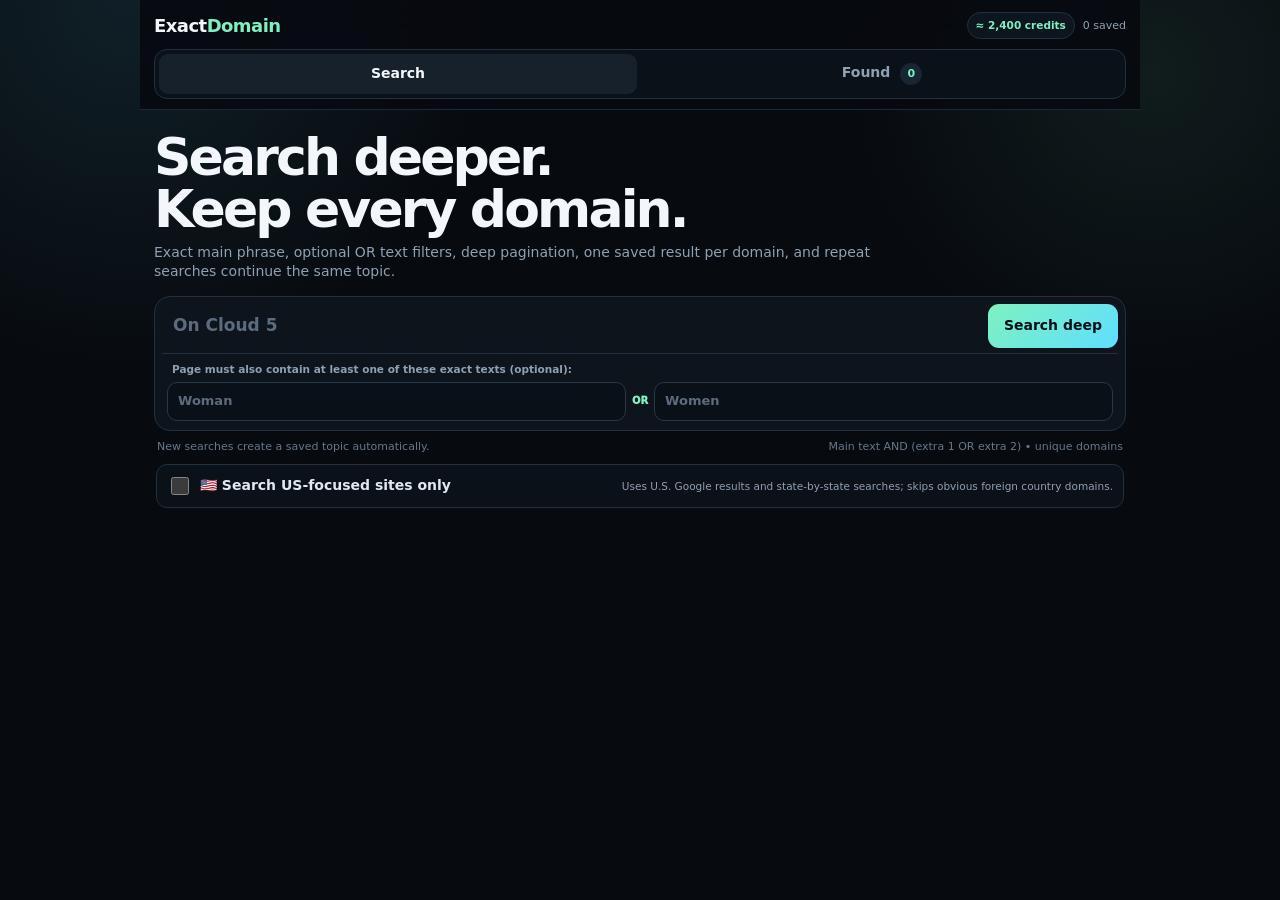
==== ExactDomain/index.html @ 281ec9a9 "Add per-domain workflow status and filters" ====
<!doctype html>
<html lang="en">
<head>
<meta charset="utf-8">
<meta name="viewport" content="width=device-width,initial-scale=1,viewport-fit=cover">
<meta name="color-scheme" content="dark">
<title>Exact Domain Search</title>
<style>
:root{
  --bg:#070a0f;--panel:#0d141c;--panel2:#101923;--line:#223140;
  --text:#f3f7fb;--muted:#8fa0b2;--muted2:#66788b;--mint:#7ff1c0;
  --cyan:#5edfff;--danger:#ff8797;--warn:#ffd37a;--radius:16px
}
*{box-sizing:border-box}
html{background:var(--bg)}
body{margin:0;min-height:100vh;color:var(--text);background:
  radial-gradient(circle at 10% 0,rgba(94,223,255,.10),transparent 26%),
  radial-gradient(circle at 90% 8%,rgba(127,241,192,.08),transparent 22%),var(--bg);
  font:14px/1.4 Inter,ui-sans-serif,system-ui,-apple-system,BlinkMacSystemFont,"Segoe UI",sans-serif}
button,input{font:inherit}
button{cursor:pointer}
.app{width:min(1000px,100%);margin:auto;min-height:100vh;padding-bottom:70px}
.topbar{position:sticky;top:0;z-index:30;background:rgba(7,10,15,.88);backdrop-filter:blur(16px);border-bottom:1px solid rgba(34,49,64,.8);padding:12px 14px 10px}
.brandrow{display:flex;align-items:center;justify-content:space-between;gap:12px;margin-bottom:10px}
.brand{font-weight:900;letter-spacing:-.03em;font-size:18px}.brand b{color:var(--mint)}
.nav{display:grid;grid-template-columns:1fr 1fr;gap:6px;background:#0b1118;border:1px solid var(--line);padding:4px;border-radius:13px}
.nav button{border:0;background:transparent;color:var(--muted);font-weight:800;padding:9px;border-radius:9px}
.nav button.active{background:#16212c;color:var(--text)}
.badge{display:inline-grid;place-items:center;min-width:22px;height:22px;padding:0 6px;border-radius:999px;background:#172632;color:var(--mint);font-size:11px;margin-left:5px}
.main{padding:16px 14px}
.panel{display:none}.panel.active{display:block}
.hero{margin:5px 0 14px}.hero h1{font-size:clamp(31px,8vw,52px);letter-spacing:-.055em;line-height:1;margin:0 0 8px}.hero p{color:var(--muted);margin:0;max-width:720px}
.searchbox{padding:7px;background:var(--panel);border:1px solid var(--line);border-radius:16px}
.mainSearchRow{display:grid;grid-template-columns:minmax(0,1fr) auto;gap:7px}
.searchbox input{border:0;outline:0;background:transparent;color:var(--text);min-width:0;padding:10px 11px;font-size:17px;font-weight:750}
.searchbox input::placeholder{color:#5c6c7e}
.orSearch{border-top:1px solid var(--line);margin-top:5px;padding:8px 5px 2px}
.orLabel{color:var(--muted);font-size:10.5px;font-weight:800;margin:0 5px 6px}
.orGrid{display:grid;grid-template-columns:minmax(0,1fr) auto minmax(0,1fr);gap:6px;align-items:center}
.orGrid input{background:#0a1017;border:1px solid #263848;border-radius:10px;padding:9px 10px;font-size:13px;font-weight:750}
.orWord{color:var(--mint);font-size:10px;font-weight:950;text-align:center}
.criteria{color:var(--mint);font-size:10.5px;font-weight:800;margin-top:2px;white-space:nowrap;overflow:hidden;text-overflow:ellipsis}
.primary{border:0;border-radius:11px;background:linear-gradient(135deg,var(--mint),var(--cyan));color:#061016;font-weight:900;padding:0 16px;min-height:43px}
.secondary{border:1px solid #2c4051;border-radius:10px;background:#101923;color:#dce7ef;font-weight:800;padding:9px 12px}
.danger{border-color:#5b3139;color:#ffb5c0}
.searchhint{display:flex;justify-content:space-between;gap:8px;align-items:center;color:var(--muted2);font-size:11px;padding:8px 3px 0;flex-wrap:wrap}
.countrySearch{display:flex;align-items:center;justify-content:space-between;gap:10px;flex-wrap:wrap;margin:10px 2px 0;padding:9px 10px;border:1px solid var(--line);background:rgba(13,20,28,.72);border-radius:11px}.countrySearch label{display:flex;align-items:center;gap:8px;font-weight:850;color:#dfe9f2}.countrySearch input{width:18px;height:18px;accent-color:var(--mint)}.countrySearch small{color:var(--muted);font-size:10.5px}
.filterbar{display:flex;align-items:center;justify-content:flex-end;gap:8px;margin:7px 0 9px;flex-wrap:wrap}.filterbar label{color:var(--muted);font-size:11px;font-weight:800}.filterbar select{border:1px solid #2c4051;background:#101923;color:#e7f0f7;border-radius:9px;padding:7px 28px 7px 9px;font-weight:850;max-width:210px}
.filterCheck{display:flex;align-items:center;gap:7px;border:1px solid #2c4051;background:#101923;color:#dfe9f2;border-radius:9px;padding:7px 9px;font-weight:850;font-size:11px}.filterCheck input{width:16px;height:16px;accent-color:var(--mint)}
.reviewBtns{display:flex;gap:4px;align-items:center}.reviewBtn{width:31px;height:31px;border:1px solid #294151;background:#0d151e;border-radius:8px;display:grid;place-items:center;font-size:15px;line-height:1;padding:0}.reviewBtn.good.active{background:#123527;border-color:#2b8f64}.reviewBtn.bad.active{background:#3a1820;border-color:#9b4556}.reviewBtn.clear{font-size:13px;color:var(--muted)}.articleMark{color:var(--warn);font-size:9px;font-weight:900;margin-left:5px}
.ratingRow{display:flex;gap:5px;align-items:center;margin-top:6px;min-width:0;flex-wrap:wrap}.ratingRow select{min-width:0;max-width:145px;border:1px solid #294151;background:#0a1118;color:#dce7ef;border-radius:8px;padding:5px 24px 5px 7px;font-size:10.5px;font-weight:800}.ratingRow select[data-outcome-domain]{max-width:118px}.ratingRow select[data-status-domain]{max-width:178px}.seedMark{color:var(--cyan);font-size:8.5px;font-weight:900;margin-left:5px}.manualMark{color:var(--warn);font-size:8.5px;font-weight:900;margin-left:5px}
.existing{color:var(--mint);font-weight:800}
.status{display:none;margin:14px 0 10px;border:1px solid var(--line);background:rgba(13,20,28,.88);border-radius:13px;padding:11px 12px}
.status.show{display:block}.statusline{display:flex;gap:9px;align-items:center;justify-content:space-between}.status strong{font-size:13px}.meta{color:var(--muted);font-size:11px;margin-top:4px}.spinner{width:13px;height:13px;border:2px solid #334758;border-top-color:var(--mint);border-radius:50%;animation:spin .8s linear infinite;display:inline-block;vertical-align:-2px;margin-right:6px}@keyframes spin{to{transform:rotate(360deg)}}
.toolbar{display:flex;gap:7px;align-items:center;justify-content:space-between;flex-wrap:wrap;margin:13px 0 8px}.topicTitle{min-width:0}.topicTitle strong{display:block;font-size:18px;white-space:nowrap;overflow:hidden;text-overflow:ellipsis;max-width:70vw}.topicTitle span{color:var(--muted);font-size:11px}.toolbuttons{display:flex;gap:6px}
.pager{display:flex;align-items:center;justify-content:space-between;gap:8px;margin:8px 0}.pager span{font-size:11px;color:var(--muted)}.pager button{border:1px solid var(--line);background:#0e1620;color:var(--text);border-radius:9px;padding:7px 10px;font-weight:800}.pager button:disabled{opacity:.35}
.results{display:grid;gap:6px}
.result{display:grid;grid-template-columns:31px minmax(0,1fr) auto;gap:9px;align-items:center;border:1px solid var(--line);background:linear-gradient(180deg,#101923,#0c131b);border-radius:12px;padding:8px 9px;min-height:58px}
.rank{width:29px;height:29px;border:1px solid #294151;border-radius:9px;display:grid;place-items:center;color:var(--mint);font-weight:900;font-size:11px;font-variant-numeric:tabular-nums}.resultMain{min-width:0}.domain{font-weight:900;color:#e5eef6;white-space:nowrap;overflow:hidden;text-overflow:ellipsis;font-size:13px}.rtitle{color:#94a7b8;white-space:nowrap;overflow:hidden;text-overflow:ellipsis;font-size:11.5px;margin-top:2px}.open{width:34px;height:34px;display:grid;place-items:center;border:1px solid #294151;border-radius:9px;color:var(--cyan);text-decoration:none;font-size:16px;font-weight:900}.newmark{color:var(--mint);font-size:9px;font-weight:900;margin-left:5px}
.empty{border:1px dashed var(--line);border-radius:13px;color:var(--muted);padding:25px;text-align:center;margin-top:10px}
.err{display:none;border:1px solid #593039;background:#1a1015;color:#ffc2cb;padding:12px;border-radius:12px;margin:10px 0}.err.show{display:block}
.foundHead{display:flex;justify-content:space-between;align-items:end;gap:12px;margin:5px 0 12px}.foundHead h2{font-size:29px;letter-spacing:-.04em;margin:0}.foundHead p{color:var(--muted);margin:3px 0 0;font-size:12px}
.topicList{display:grid;gap:7px;margin-bottom:16px}.topicRow{display:grid;grid-template-columns:minmax(0,1fr) auto;gap:10px;align-items:center;border:1px solid var(--line);background:var(--panel);border-radius:12px;padding:10px 11px}.topicQuery{font-weight:900;white-space:nowrap;overflow:hidden;text-overflow:ellipsis}.topicMeta{font-size:10.5px;color:var(--muted);margin-top:2px}.topicActions{display:flex;gap:6px}.topicActions button{border:1px solid #294151;background:#111b25;color:#dfe9f2;border-radius:9px;padding:7px 10px;font-weight:800}.topicActions .count{color:var(--mint);font-size:12px;min-width:34px;text-align:center;padding-top:8px;font-weight:900}
.foundViewer{border-top:1px solid var(--line);padding-top:11px}.foundViewer.hidden{display:none}
.storageNote{color:var(--muted2);font-size:10.5px;margin:18px 2px 0}.storageActions{display:flex;gap:6px;flex-wrap:wrap;margin-top:10px}.storageActions input{display:none}
.toast{position:fixed;left:50%;bottom:22px;transform:translateX(-50%) translateY(20px);opacity:0;pointer-events:none;background:#17232e;border:1px solid #2a4051;color:#eef6fb;padding:9px 13px;border-radius:999px;font-weight:800;font-size:11px;transition:.18s;z-index:99}.toast.show{opacity:1;transform:translateX(-50%) translateY(0)}
@media(max-width:640px){
  .main{padding:13px 10px}.topbar{padding:10px}.hero h1{font-size:35px}.hero p{font-size:12px}.mainSearchRow{grid-template-columns:1fr}.primary{width:100%}.orGrid{grid-template-columns:1fr auto 1fr}.orGrid input{min-width:0}.toolbar{align-items:flex-end}.toolbuttons{width:100%}.toolbuttons button{flex:1}.result{min-height:54px;padding:7px 8px}.foundHead{align-items:flex-start;flex-direction:column}.topicRow{padding:9px}.topicActions button{padding:6px 9px}.countrySearch{align-items:flex-start;flex-direction:column}.filterbar{justify-content:space-between}.filterbar select{flex:1;max-width:none}
}
</style>
</head>
<body>
<div class="app">
  <header class="topbar">
    <div class="brandrow"><div class="brand">Exact<b>Domain</b></div><div style="display:flex;align-items:center;gap:8px"><button id="creditCounter" type="button" title="Tap to adjust estimated Serper credits" style="border:1px solid var(--line);background:#0d151e;color:var(--mint);border-radius:999px;padding:5px 8px;font-size:10.5px;font-weight:900">≈ 2,400 credits</button><div id="globalCount" style="color:var(--muted);font-size:11px">0 saved</div></div></div>
    <nav class="nav">
      <button id="tabSearch" class="active" type="button">Search</button>
      <button id="tabFound" type="button">Found <span id="topicBadge" class="badge">0</span></button>
    </nav>
  </header>

  <main class="main">
    <section id="searchPanel" class="panel active">
      <div class="hero">
        <h1>Search deeper.<br>Keep every domain.</h1>
        <p>Exact main phrase, optional OR text filters, deep pagination, one saved result per domain, and repeat searches continue the same topic.</p>
      </div>

      <form id="searchForm" class="searchbox">
        <div class="mainSearchRow">
          <input id="query" type="text" autocomplete="off" spellcheck="false" placeholder="On Cloud 5" aria-label="Main exact text">
          <button id="searchBtn" class="primary" type="submit">Search deep</button>
        </div>
        <div class="orSearch">
          <div class="orLabel">Page must also contain at least one of these exact texts (optional):</div>
          <div class="orGrid">
            <input id="anyText1" type="text" autocomplete="off" spellcheck="false" placeholder="Woman" aria-label="Additional exact text 1">
            <span class="orWord">OR</span>
            <input id="anyText2" type="text" autocomplete="off" spellcheck="false" placeholder="Women" aria-label="Additional exact text 2">
          </div>
        </div>
      </form>
      <div class="searchhint">
        <span id="existingHint">New searches create a saved topic automatically.</span>
        <span>Main text AND (extra 1 OR extra 2) • unique domains</span>
      </div>
      <div class="countrySearch">
        <label><input id="usSearchOnly" type="checkbox"> 🇺🇸 Search US-focused sites only</label>
        <small>Uses U.S. Google results and state-by-state searches; skips obvious foreign country domains.</small>
      </div>

      <div id="status" class="status" aria-live="polite">
        <div class="statusline"><strong id="statusMain"><span class="spinner"></span>Searching…</strong><button id="stopBtn" class="secondary" type="button">Stop</button></div>
        <div id="statusMeta" class="meta"></div>
      </div>
      <div id="errorBox" class="err"></div>

      <div id="searchViewer" style="display:none">
        <div class="toolbar">
          <div class="topicTitle"><strong id="searchTopicTitle"></strong><span id="searchTopicMeta"></span></div>
          <div class="toolbuttons"><button id="searchPrev" class="secondary" type="button">← Prev</button><button id="searchNext" class="secondary" type="button">Next →</button></div>
        </div>
        <div class="pager"><span id="searchPageInfo"></span><span id="searchRunInfo"></span></div>
        <div class="filterbar">
          <label class="filterCheck"><input id="searchHideArticles" type="checkbox"> Hide article/blog pages</label>
          <label for="searchReviewFilter">Review</label><select id="searchReviewFilter"><option value="all">All</option><option value="green">✅ Green</option><option value="red">❌ Red</option><option value="unmarked">Unmarked</option></select>
          <label for="searchOutcomeFilter">Outcome</label><select id="searchOutcomeFilter"><option value="all">All outcomes</option><option value="approved">✅ Approved/refunded</option><option value="rejected">❌ Rejected/denied</option><option value="unrated">Unrated</option></select>
          <label for="searchDifficultyFilter">Rating</label><select id="searchDifficultyFilter"><option value="all">All ratings</option><option value="very_easy">Very Easy</option><option value="easy">Easy</option><option value="medium">Medium</option><option value="hard">Hard</option><option value="very_hard">Very Hard</option><option value="unrated">Unrated approved</option></select>
          <label for="searchStatusFilter">Status</label><select id="searchStatusFilter"><option value="all">All statuses</option><option value="waiting_refund">💸 Waiting for refund</option><option value="waiting_reply">💬 Waiting for reply</option><option value="waiting_delivery">📦 Waiting for delivery</option><option value="none">No status</option></select>
          <label for="searchCountryFilter">Country</label><select id="searchCountryFilter"><option value="all">All countries</option><option value="us">🇺🇸 US-focused</option><option value="us-tld">🇺🇸 .us only (strict)</option></select>
        </div>
        <div id="searchResults" class="results"></div>
      </div>
      <div id="searchEmpty" class="empty" style="display:none">No domains saved for this topic yet.</div>
    </section>

    <section id="foundPanel" class="panel">
      <div class="foundHead">
        <div><h2>Found</h2><p>Saved by search topic on this phone/browser.</p></div>
        <div class="storageActions">
          <button id="exportLinksBtn" class="secondary" type="button">Export all links CSV</button>
          <button id="exportBtn" class="secondary" type="button">Export backup</button>
          <label class="secondary" for="importFile" style="cursor:pointer">Import backup</label>
          <input id="importFile" type="file" accept="application/json,.json">
        </div>
      </div>
      <div id="topicList" class="topicList"></div>
      <div id="foundViewer" class="foundViewer hidden">
        <div class="toolbar">
          <div class="topicTitle"><strong id="foundTopicTitle"></strong><span id="foundTopicMeta"></span></div>
          <div class="toolbuttons"><button id="continueBtn" class="secondary" type="button">Continue search</button><button id="exportTopicBtn" class="secondary" type="button">Export CSV</button><button id="deleteTopicBtn" class="secondary danger" type="button">Delete</button></div>
        </div>
        <div class="filterbar">
          <label class="filterCheck"><input id="foundHideArticles" type="checkbox"> Hide article/blog pages</label>
          <label for="foundReviewFilter">Review</label><select id="foundReviewFilter"><option value="all">All</option><option value="green">✅ Green</option><option value="red">❌ Red</option><option value="unmarked">Unmarked</option></select>
          <label for="foundOutcomeFilter">Outcome</label><select id="foundOutcomeFilter"><option value="all">All outcomes</option><option value="approved">✅ Approved/refunded</option><option value="rejected">❌ Rejected/denied</option><option value="unrated">Unrated</option></select>
          <label for="foundDifficultyFilter">Rating</label><select id="foundDifficultyFilter"><option value="all">All ratings</option><option value="very_easy">Very Easy</option><option value="easy">Easy</option><option value="medium">Medium</option><option value="hard">Hard</option><option value="very_hard">Very Hard</option><option value="unrated">Unrated approved</option></select>
          <label for="foundStatusFilter">Status</label><select id="foundStatusFilter"><option value="all">All statuses</option><option value="waiting_refund">💸 Waiting for refund</option><option value="waiting_reply">💬 Waiting for reply</option><option value="waiting_delivery">📦 Waiting for delivery</option><option value="none">No status</option></select>
          <label for="foundCountryFilter">Country</label><select id="foundCountryFilter"><option value="all">All countries</option><option value="us">🇺🇸 US-focused</option><option value="us-tld">🇺🇸 .us only (strict)</option></select>
        </div>
        <div class="pager"><button id="foundPrev" type="button">← Prev</button><span id="foundPageInfo"></span><button id="foundNext" type="button">Next →</button></div>
        <div id="foundResults" class="results"></div>
      </div>
      <div class="storageNote">Your saved topics live in browser storage. “Export all links CSV” gives you a simple spreadsheet with each domain and its direct page link. Export a backup before clearing browser data or moving devices.</div>
    </section>
  </main>
</div>
<div id="toast" class="toast"></div>

<script>
(() => {
'use strict';

const API_KEY_STORAGE = 'exactDomainSearch.serperKey';
function getApiKey(){
  let key = (localStorage.getItem(API_KEY_STORAGE) || '').trim();
  if(!key){
    key = (prompt('Enter your Serper API key. It will be saved only in this browser.') || '').trim();
    if(!key) throw new Error('A Serper API key is required to search.');
    localStorage.setItem(API_KEY_STORAGE, key);
  }
  return key;
}
const SEARCH_URL = 'https://google.serper.dev/search';
const STORAGE_KEY = 'exactDomainSearch.v4';
const RESULTS_PER_VIEW = 100;
const REQUESTS_PER_RUN = 100;
const MAX_EMPTY_CALLS = 25;
const MAX_QUERY_LENGTH = 1200;
const COUNTRY_LANES = ['us','gb','ca','au','nz','ie','de','fr','nl','be','ch','at','se','no','dk','fi','es','it','pt','pl','cz','ro','gr','tr','ae','za','in','sg','my','ph','hk','tw','jp','kr','mx','br','ar','cl'];
const TLD_LANES = ['com','net','org','co','us','ca','uk','au','de','fr','nl','ie','nz','in','jp','sg','za','mx','br','es','it','se','no','dk','ch','at','be','pl','cz','pt','tr','ae','ph','my','hk','tw','kr','shop','store','io','ai','dev','app','me','biz','info'];
const US_STATES = ['Alabama','Alaska','Arizona','Arkansas','California','Colorado','Connecticut','Delaware','Florida','Georgia','Hawaii','Idaho','Illinois','Indiana','Iowa','Kansas','Kentucky','Louisiana','Maine','Maryland','Massachusetts','Michigan','Minnesota','Mississippi','Missouri','Montana','Nebraska','Nevada','New Hampshire','New Jersey','New Mexico','New York','North Carolina','North Dakota','Ohio','Oklahoma','Oregon','Pennsylvania','Rhode Island','South Carolina','South Dakota','Tennessee','Texas','Utah','Vermont','Virginia','Washington','West Virginia','Wisconsin','Wyoming','District of Columbia'];
const FOREIGN_CC = new Set(['ca','uk','au','nz','de','fr','nl','be','ch','at','se','no','dk','fi','es','it','pt','pl','cz','ro','gr','tr','ae','za','in','sg','my','ph','hk','tw','jp','kr','mx','br','ar','cl','cn','ru','ua','ie','is','il','sa','pk','bd','lk','vn','th','id','ng','gh','ke','ug']);

const $ = id => document.getElementById(id);
const els = {
  tabSearch:$('tabSearch'),tabFound:$('tabFound'),searchPanel:$('searchPanel'),foundPanel:$('foundPanel'),
  form:$('searchForm'),query:$('query'),anyText1:$('anyText1'),anyText2:$('anyText2'),searchBtn:$('searchBtn'),stopBtn:$('stopBtn'),status:$('status'),statusMain:$('statusMain'),statusMeta:$('statusMeta'),errorBox:$('errorBox'),existingHint:$('existingHint'),usSearchOnly:$('usSearchOnly'),
  searchViewer:$('searchViewer'),searchTopicTitle:$('searchTopicTitle'),searchTopicMeta:$('searchTopicMeta'),searchPageInfo:$('searchPageInfo'),searchRunInfo:$('searchRunInfo'),searchResults:$('searchResults'),searchPrev:$('searchPrev'),searchNext:$('searchNext'),searchEmpty:$('searchEmpty'),searchCountryFilter:$('searchCountryFilter'),searchHideArticles:$('searchHideArticles'),searchReviewFilter:$('searchReviewFilter'),searchOutcomeFilter:$('searchOutcomeFilter'),searchDifficultyFilter:$('searchDifficultyFilter'),searchStatusFilter:$('searchStatusFilter'),
  topicList:$('topicList'),topicBadge:$('topicBadge'),globalCount:$('globalCount'),foundViewer:$('foundViewer'),foundTopicTitle:$('foundTopicTitle'),foundTopicMeta:$('foundTopicMeta'),foundPageInfo:$('foundPageInfo'),foundResults:$('foundResults'),foundPrev:$('foundPrev'),foundNext:$('foundNext'),continueBtn:$('continueBtn'),exportTopicBtn:$('exportTopicBtn'),deleteTopicBtn:$('deleteTopicBtn'),foundCountryFilter:$('foundCountryFilter'),foundHideArticles:$('foundHideArticles'),foundReviewFilter:$('foundReviewFilter'),foundOutcomeFilter:$('foundOutcomeFilter'),foundDifficultyFilter:$('foundDifficultyFilter'),foundStatusFilter:$('foundStatusFilter'),
  exportLinksBtn:$('exportLinksBtn'),exportBtn:$('exportBtn'),importFile:$('importFile'),toast:$('toast'),creditCounter:$('creditCounter')
};

let db = loadDB();
let controller = null;
let stopped = false;
let currentTopicId = null;
let foundTopicId = null;
let searchPage = 1;
let foundPage = 1;
let newDomainsThisRun = new Set();
let countryFilter = db.settings?.countryFilter || 'all';
let hideArticles = !!db.settings?.hideArticles;
let reviewFilter = db.settings?.reviewFilter || 'all';
let outcomeFilter = db.settings?.outcomeFilter || 'all';
let difficultyFilter = db.settings?.difficultyFilter || 'all';
let statusFilter = db.settings?.statusFilter || 'all';

function emptyDB(){ return {version:4, topics:{}, settings:{countryFilter:'all',usSearchOnly:false,estimatedCredits:2400,hideArticles:false,reviewFilter:'all',reviews:{},outcomeFilter:'all',difficultyFilter:'all',domainRatings:{},domainStatuses:{},statusFilter:'all',notesSeedVersion:0,manualKnownSeedVersion:0}}; }
function loadDB(){
  try {
    const raw = localStorage.getItem(STORAGE_KEY);
    if (!raw) return emptyDB();
    const parsed = JSON.parse(raw);
    if (!parsed || typeof parsed !== 'object' || !parsed.topics) return emptyDB();
    parsed.settings = parsed.settings || {countryFilter:'all',usSearchOnly:false,estimatedCredits:2400};
    if(typeof parsed.settings.estimatedCredits!=='number' || !Number.isFinite(parsed.settings.estimatedCredits)) parsed.settings.estimatedCredits=2400;
    if(typeof parsed.settings.hideArticles!=='boolean') parsed.settings.hideArticles=false;
    if(!['all','green','red','unmarked'].includes(parsed.settings.reviewFilter)) parsed.settings.reviewFilter='all';
    if(!parsed.settings.reviews || typeof parsed.settings.reviews!=='object') parsed.settings.reviews={};
    if(!['all','approved','rejected','unrated'].includes(parsed.settings.outcomeFilter)) parsed.settings.outcomeFilter='all';
    if(!['all','very_easy','easy','medium','hard','very_hard','unrated'].includes(parsed.settings.difficultyFilter)) parsed.settings.difficultyFilter='all';
    if(!parsed.settings.domainRatings || typeof parsed.settings.domainRatings!=='object') parsed.settings.domainRatings={};
    if(!parsed.settings.domainStatuses || typeof parsed.settings.domainStatuses!=='object') parsed.settings.domainStatuses={};
    if(!['all','waiting_refund','waiting_reply','waiting_delivery','none'].includes(parsed.settings.statusFilter)) parsed.settings.statusFilter='all';
    for(const v of Object.values(parsed.settings.domainRatings)){ if(v?.difficulty==='super_easy') v.difficulty='very_easy'; }
    if(typeof parsed.settings.notesSeedVersion!=='number') parsed.settings.notesSeedVersion=0;
    if(typeof parsed.settings.manualKnownSeedVersion!=='number') parsed.settings.manualKnownSeedVersion=0;
    if(!['all','us','us-tld'].includes(parsed.settings.countryFilter)) parsed.settings.countryFilter='all';
    for (const t of Object.values(parsed.topics)) {
      if(t && !Array.isArray(t.anyTerms)) t.anyTerms=[];
      if(t && !t.state) t.state={cursor:0,usCursor:0,totalCalls:0,totalRuns:0,lastStrategy:'',lastPage:0,operatorRestricted:false};
      if(t?.state && typeof t.state.usCursor!=='number') t.state.usCursor=0;
    }
    return parsed;
  } catch { return emptyDB(); }
}
function updateCreditCounter(){
  db.settings=db.settings||{};
  if(typeof db.settings.estimatedCredits!=='number' || !Number.isFinite(db.settings.estimatedCredits)) db.settings.estimatedCredits=2400;
  const n=Math.max(0,Math.floor(db.settings.estimatedCredits));
  if(els.creditCounter) els.creditCounter.textContent=`≈ ${n.toLocaleString()} credits`;
}
function spendCredit(){
  db.settings=db.settings||{};
  if(typeof db.settings.estimatedCredits!=='number' || !Number.isFinite(db.settings.estimatedCredits)) db.settings.estimatedCredits=2400;
  db.settings.estimatedCredits=Math.max(0,db.settings.estimatedCredits-1);
  updateCreditCounter();
}
function saveDB(){
  try { localStorage.setItem(STORAGE_KEY, JSON.stringify(db)); }
  catch (e) { showError('Browser storage is full or unavailable. Export a backup, then remove old topics if needed.'); }
  updateGlobalCounts();
}
function normalizeQuery(q){ return q.trim().replace(/^['"]+|['"]+$/g,'').replace(/\s+/g,' ').toLocaleLowerCase(); }
function cleanTerm(v){ return String(v||'').trim().replace(/^['"]+|['"]+$/g,'').replace(/\s+/g,' '); }
function normalizeAnyTerms(terms=[]){ return [...new Set(terms.map(cleanTerm).filter(Boolean).map(v=>v.toLocaleLowerCase()))].sort(); }
function displayAnyTerms(topic){ return Array.isArray(topic?.anyTerms)?topic.anyTerms.filter(Boolean):[]; }
function topicIdFrom(q, terms=[]){
  const n = normalizeQuery(q);
  const extras = normalizeAnyTerms(terms);
  const key = extras.length ? `${n}\nOR:${extras.join('|')}` : n;
  let h = 2166136261;
  for (let i=0;i<key.length;i++){ h ^= key.charCodeAt(i); h = Math.imul(h,16777619); }
  return 't'+(h>>>0).toString(36);
}
function ensureTopic(query, anyTerms=[]){
  const clean = cleanTerm(query);
  const cleanedTerms=[]; const seenTerms=new Set(); for(const raw of anyTerms){ const v=cleanTerm(raw); const k=v.toLocaleLowerCase(); if(v&&!seenTerms.has(k)){seenTerms.add(k);cleanedTerms.push(v);} }
  const id = topicIdFrom(clean, cleanedTerms);
  if (!db.topics[id]) {
    db.topics[id] = {
      id, query:clean, normalized:normalizeQuery(clean), anyTerms:cleanedTerms, createdAt:Date.now(), updatedAt:Date.now(),
      results:[], state:{cursor:0,usCursor:0,totalCalls:0,totalRuns:0,lastStrategy:'',lastPage:0,operatorRestricted:false}
    };
    saveDB();
  } else if(!Array.isArray(db.topics[id].anyTerms)) {
    db.topics[id].anyTerms=cleanedTerms;
  }
  return db.topics[id];
}
function allTopics(){ return Object.values(db.topics).sort((a,b)=>(b.updatedAt||0)-(a.updatedAt||0)); }
function esc(v=''){ return String(v).replace(/[&<>'"]/g,c=>({'&':'&amp;','<':'&lt;','>':'&gt;',"'":'&#39;','"':'&quot;'}[c])); }
function fmtDate(ts){ if(!ts)return ''; try{return new Date(ts).toLocaleString([], {month:'short',day:'numeric',hour:'numeric',minute:'2-digit'});}catch{return '';} }
function toast(msg){ els.toast.textContent=msg; els.toast.classList.add('show'); clearTimeout(toast.t); toast.t=setTimeout(()=>els.toast.classList.remove('show'),1800); }
function showError(msg){ els.errorBox.textContent=msg; els.errorBox.classList.add('show'); }
function clearError(){ els.errorBox.classList.remove('show'); els.errorBox.textContent=''; }

const secondLevel = new Set([
  'co.uk','org.uk','me.uk','ac.uk','gov.uk','net.uk','sch.uk','ltd.uk','plc.uk',
  'com.au','net.au','org.au','edu.au','gov.au','asn.au','id.au',
  'co.nz','net.nz','org.nz','govt.nz','ac.nz','school.nz',
  'co.jp','ne.jp','or.jp','ac.jp','go.jp','co.kr','or.kr','go.kr','ac.kr',
  'com.br','net.br','org.br','com.mx','com.ar','com.tr','com.sg','com.my','com.hk','com.tw','com.cn','com.ph','com.pk',
  'co.in','firm.in','net.in','org.in','gen.in','ind.in','co.za','org.za','net.za','web.za','com.ng','com.gh','co.ke','co.ug',
  'com.ua','com.pl','com.de','com.fr','com.es','com.it','com.nl','co.il','com.sa','com.ae'
]);
function domainOf(url){
  try {
    let host = new URL(url).hostname.toLowerCase().replace(/^www\d*\./,'');
    if (!host) return '';
    if (/^\d+\.\d+\.\d+\.\d+$/.test(host) || host==='localhost') return host;
    const p=host.split('.').filter(Boolean); if(p.length<=2)return host;
    const l2=p.slice(-2).join('.'); if(secondLevel.has(l2)&&p.length>=3)return p.slice(-3).join('.');
    return p.slice(-2).join('.');
  } catch { return ''; }
}
function tldOf(domain){ const p=String(domain||'').toLowerCase().split('.').filter(Boolean); return p.length?p[p.length-1]:''; }
function isUSFocusedDomain(domain){
  const tld=tldOf(domain);
  if(!tld) return false;
  if(tld==='us') return true;
  // Keep generic/global domains (.com, .org, .net, .co, .io, etc.) and remove obvious foreign country-code domains.
  return !FOREIGN_CC.has(tld);
}
const DIFFICULTY_LABELS={super_easy:'Very Easy',very_easy:'Very Easy',easy:'Easy',medium:'Medium',hard:'Hard',very_hard:'Very Hard'};
const NOTE_SEED_RULES=[
  {a:['newbalance'],o:'rejected'},
  {a:['nordstrom'],o:'approved'},
  {a:['academy','academysports'],o:'rejected'},
  {a:['vivobarefoot'],o:'approved',d:'easy'},
  {a:['frontrunnerathletics'],o:'rejected'},
  {a:['dickssportinggoods'],o:'approved'},
  {a:['zappos'],o:'approved',d:'very_easy'},
  {a:['timberland'],o:'approved',d:'very_easy'},
  {a:['sunandski'],o:'approved',d:'easy'},
  {a:['adidas'],o:'approved'},
  {a:['amberjack'],o:'approved',d:'medium'},
  {a:['shiekh'],o:'approved',d:'hard'},
  {a:['champssports','champs'],o:'approved'},
  {a:['jdsports'],o:'approved'},
  {a:['nike'],o:'approved'},
  {a:['finishline'],o:'approved'},
  {a:['marathonsports'],o:'approved',d:'medium'},
  {a:['highcountryoutfitters'],o:'approved',d:'hard'},
  {x:['als.com'],o:'approved'},
  {a:['runninglab'],o:'rejected'},
  {a:['tylers'],o:'approved',d:'easy'},
  {a:['desmoinesshoes'],o:'approved',d:'hard'},
  {a:['footlocker'],o:'rejected'},
  {a:['scheels'],o:'approved',d:'medium'},
  {a:['shopbop'],o:'approved',d:'easy'},
  {a:['fleetfeet'],o:'approved',d:'medium'},
  {x:['on.com'],o:'rejected'},
  {a:['holabirdsports'],o:'approved',d:'easy'},
  {a:['backcountry'],o:'approved',d:'easy'},
  {a:['bloomingdales'],o:'approved',d:'very_easy'},
  {a:['halfmoonoutfitters','halfmoon'],o:'approved',d:'hard'},
  {a:['wholeearthprovision'],o:'rejected'},
  {a:['peterglenn'],o:'approved',d:'medium'},
  {a:['roadrunnersports'],o:'approved',d:'easy'},
  {a:['tradehome'],o:'rejected'},
  {a:['saintbernard'],o:'rejected'},
  {a:['englinsfinefootwear','englins'],o:'rejected'},
  {a:['peltzshoes'],o:'approved',d:'hard'},
  {a:['mastgeneralstore'],o:'approved',d:'easy'},
  {a:['backpackeroutdoors'],o:'rejected'},
  {a:['fwrd'],o:'approved',d:'very_easy'},
  {a:['lebos'],o:'approved',d:'medium'},
  {a:['shoptheshark'],o:'approved',d:'very_easy'},
  {a:['lukeslocker'],o:'approved',d:'very_easy'},
  {a:['freepeople'],o:'approved',d:'easy'}
];
function canonicalHost(domain){return String(domain||'').toLowerCase().replace(/^www\./,'').replace(/\.$/,'');}
function flatHost(domain){return canonicalHost(domain).replace(/[^a-z0-9]/g,'');}
function seedForDomain(domain){
  const host=canonicalHost(domain),flat=flatHost(domain);
  for(const r of NOTE_SEED_RULES){
    if(r.x?.includes(host)) return r;
    if(r.a?.some(a=>flat.includes(String(a).replace(/[^a-z0-9]/g,'')))) return r;
  }
  return null;
}
function domainRating(domain){
  db.settings=db.settings||{}; db.settings.domainRatings=db.settings.domainRatings||{};
  return db.settings.domainRatings[canonicalHost(domain)] || {outcome:'',difficulty:'',source:''};
}
function ensureSeedRatingForDomain(domain){
  db.settings=db.settings||{}; db.settings.domainRatings=db.settings.domainRatings||{};
  const key=canonicalHost(domain);
  if(Object.prototype.hasOwnProperty.call(db.settings.domainRatings,key)) return false;
  const seed=seedForDomain(domain); if(!seed)return false;
  db.settings.domainRatings[key]={outcome:seed.o||'',difficulty:seed.o==='approved'?(seed.d||''):'',source:'notes'};
  return true;
}
function applySeedRatings(){
  let n=0;
  for(const t of Object.values(db.topics||{})) for(const r of (t.results||[])) if(r?.domain&&ensureSeedRatingForDomain(r.domain))n++;
  if(n){db.settings.notesSeedVersion=1;saveDB();}
  return n;
}
function setDomainOutcome(domain,outcome){
  db.settings=db.settings||{}; db.settings.domainRatings=db.settings.domainRatings||{};
  const key=canonicalHost(domain),old=domainRating(domain);
  const valid=['','approved','rejected'].includes(outcome)?outcome:'';
  db.settings.domainRatings[key]={outcome:valid,difficulty:valid==='approved'?(old.difficulty||''):'',source:'manual'};
  saveDB();renderSearchTopic();renderFoundViewer();
}
function setDomainDifficulty(domain,difficulty){
  db.settings=db.settings||{}; db.settings.domainRatings=db.settings.domainRatings||{};
  const normalized=difficulty==='super_easy'?'very_easy':difficulty;
  const valid=['','very_easy','easy','medium','hard','very_hard'].includes(normalized)?normalized:'';
  const key=canonicalHost(domain),old=domainRating(domain);
  db.settings.domainRatings[key]={outcome:valid?'approved':(old.outcome||''),difficulty:valid,source:'manual'};
  saveDB();renderSearchTopic();renderFoundViewer();
}
const MANUAL_KNOWN_DOMAINS=[
  {domain:'timberland.com',url:'https://www.timberland.com/',name:'Timberland',outcome:'approved',difficulty:'very_easy'},
  {domain:'shoptheshark.com',url:'https://shoptheshark.com/',name:'ShopTheShark',outcome:'approved',difficulty:'very_easy'},
  {domain:'lukeslocker.com',url:'https://lukeslocker.com/',name:"Luke's Locker",outcome:'approved',difficulty:'very_easy'},
  {domain:'vivobarefoot.com',url:'https://www.vivobarefoot.com/us/',name:'Vivobarefoot',outcome:'approved',difficulty:'easy'},
  {domain:'sunandski.com',url:'https://www.sunandski.com/',name:'Sun & Ski Sports',outcome:'approved',difficulty:'easy'},
  {domain:'tylerstx.com',url:'https://www.tylerstx.com/',name:"TYLER'S",outcome:'approved',difficulty:'easy'},
  {domain:'backcountry.com',url:'https://www.backcountry.com/',name:'Backcountry',outcome:'approved',difficulty:'easy'},
  {domain:'mastgeneralstore.com',url:'https://www.mastgeneralstore.com/',name:'Mast General Store',outcome:'approved',difficulty:'easy'},
  {domain:'freepeople.com',url:'https://www.freepeople.com/',name:'Free People',outcome:'approved',difficulty:'easy'},
  {domain:'amberjack.shop',url:'https://www.amberjack.shop/',name:'Amberjack',outcome:'approved',difficulty:'medium'},
  {domain:'lebos.com',url:'https://lebos.com/',name:"Lebo's",outcome:'approved',difficulty:'medium'},
  {domain:'shiekh.com',url:'https://www.shiekh.com/',name:'Shiekh',outcome:'approved',difficulty:'hard'},
  {domain:'highcountryoutfitters.com',url:'https://highcountryoutfitters.com/',name:'High Country Outfitters',outcome:'approved',difficulty:'hard'},
  {domain:'peltzshoes.com',url:'https://www.peltzshoes.com/',name:'Peltz Shoes',outcome:'approved',difficulty:'hard'},
  {domain:'adidas.com',url:'https://www.adidas.com/us/',name:'Adidas',outcome:'approved',difficulty:''},
  {domain:'champssports.com',url:'https://www.champssports.com/',name:'Champs Sports',outcome:'approved',difficulty:''},
  {domain:'nike.com',url:'https://www.nike.com/',name:'Nike',outcome:'approved',difficulty:''},
  {domain:'newbalance.com',url:'https://www.newbalance.com/',name:'New Balance',outcome:'rejected',difficulty:''},
  {domain:'academy.com',url:'https://www.academy.com/',name:'Academy Sports + Outdoors',outcome:'rejected',difficulty:''},
  {domain:'frontrunnerathletics.com',url:'https://frontrunnerathletics.com/',name:'Front Runner Athletics',outcome:'rejected',difficulty:''},
  {domain:'runninglabstore.com',url:'https://runninglabstore.com/',name:'Running Lab',outcome:'rejected',difficulty:''},
  {domain:'wholeearthprovision.com',url:'https://www.wholeearthprovision.com/',name:'Whole Earth Provision',outcome:'rejected',difficulty:''},
  {domain:'saintbernard.com',url:'https://www.saintbernard.com/',name:'Saint Bernard',outcome:'rejected',difficulty:''},
  {domain:'backpackeroutdoors.com',url:'https://backpackeroutdoors.com/',name:'Backpacker Outdoors',outcome:'rejected',difficulty:''}
];
function injectManualKnownDomains(){
  let added=0;
  for(const topic of Object.values(db.topics||{})){
    if(normalizeQuery(topic?.query||'')!=='on cloud 6') continue;
    topic.results=Array.isArray(topic.results)?topic.results:[];
    const byDomain=new Map(topic.results.map(r=>[canonicalHost(r.domain),r]));
    for(const item of MANUAL_KNOWN_DOMAINS){
      const key=canonicalHost(item.domain);
      if(!byDomain.has(key)){
        const row={domain:key,url:item.url,title:item.name+' — manually added from notes',snippet:'Known domain from your notes. Search has not surfaced a matching page yet.',foundAt:Date.now(),sourceGl:'manual',usFocused:true,manualKnown:true};
        topic.results.push(row);byDomain.set(key,row);added++;
      }
      db.settings=db.settings||{};db.settings.domainRatings=db.settings.domainRatings||{};
      db.settings.domainRatings[key]={outcome:item.outcome||'',difficulty:item.outcome==='approved'?(item.difficulty||''):'',source:'notes'};
    }
    topic.updatedAt=Date.now();
  }
  db.settings=db.settings||{};db.settings.manualKnownSeedVersion=1;saveDB();return added;
}
function domainStatus(domain){
  db.settings=db.settings||{};db.settings.domainStatuses=db.settings.domainStatuses||{};
  return db.settings.domainStatuses[canonicalHost(domain)]||'';
}
function setDomainStatus(domain,status){
  db.settings=db.settings||{};db.settings.domainStatuses=db.settings.domainStatuses||{};
  const valid=['','waiting_refund','waiting_reply','waiting_delivery'].includes(status)?status:'';
  const key=canonicalHost(domain);
  if(valid) db.settings.domainStatuses[key]=valid; else delete db.settings.domainStatuses[key];
  saveDB();renderSearchTopic();renderFoundViewer();
}
function isArticleLike(r){
  const url=String(r?.url||'').toLowerCase();
  const title=String(r?.title||'').toLowerCase();
  const snippet=String(r?.snippet||'').toLowerCase();
  const pathSignals=[
    '/blog/','/blogs/','/news/','/article/','/articles/','/story/','/stories/','/magazine/',
    '/journal/','/editorial/','/press/','/features/','/feature/','/learn/','/guides/','/guide/',
    '/reviews/','/review/','/insights/','/advice/','/tips/'
  ];
  if(pathSignals.some(s=>url.includes(s))) return true;
  if(/\/20\d{2}\/(0?[1-9]|1[0-2])\//.test(url)) return true;
  const text=title+' '+snippet;
  const phraseSignals=[
    'how to ','what is ','why ','guide to ','buying guide','review:',' review ','reviews of ',
    'best ','top 10','top 5','news','article','story','editorial','we tested','our picks',
    'everything you need to know','explained'
  ];
  return phraseSignals.some(s=>text.includes(s));
}
function reviewStatus(domain){ return db.settings?.reviews?.[domain] || ''; }
function setReviewStatus(domain,status){
  db.settings=db.settings||{}; db.settings.reviews=db.settings.reviews||{};
  if(status) db.settings.reviews[domain]=status; else delete db.settings.reviews[domain];
  saveDB(); renderSearchTopic(); renderFoundViewer();
}
function filteredResults(topic){
  let rows=[...(topic?.results||[])];
  if(countryFilter==='us-tld') rows=rows.filter(r=>tldOf(r.domain)==='us');
  else if(countryFilter==='us') rows=rows.filter(r=>r.usFocused===true || (r.usFocused!==false && isUSFocusedDomain(r.domain)));
  if(hideArticles) rows=rows.filter(r=>!isArticleLike(r));
  if(reviewFilter==='green') rows=rows.filter(r=>reviewStatus(r.domain)==='green');
  else if(reviewFilter==='red') rows=rows.filter(r=>reviewStatus(r.domain)==='red');
  else if(reviewFilter==='unmarked') rows=rows.filter(r=>!reviewStatus(r.domain));
  if(outcomeFilter==='approved') rows=rows.filter(r=>domainRating(r.domain).outcome==='approved');
  else if(outcomeFilter==='rejected') rows=rows.filter(r=>domainRating(r.domain).outcome==='rejected');
  else if(outcomeFilter==='unrated') rows=rows.filter(r=>!domainRating(r.domain).outcome);
  if(difficultyFilter!=='all'){
    rows=rows.filter(r=>{
      const x=domainRating(r.domain);
      if(x.outcome!=='approved')return false;
      if(difficultyFilter==='unrated') return !x.difficulty;
      if(difficultyFilter==='very_easy') return x.difficulty==='very_easy'||x.difficulty==='super_easy';
      return x.difficulty===difficultyFilter;
    });
  }
  if(statusFilter==='waiting_refund') rows=rows.filter(r=>domainStatus(r.domain)==='waiting_refund');
  else if(statusFilter==='waiting_reply') rows=rows.filter(r=>domainStatus(r.domain)==='waiting_reply');
  else if(statusFilter==='waiting_delivery') rows=rows.filter(r=>domainStatus(r.domain)==='waiting_delivery');
  else if(statusFilter==='none') rows=rows.filter(r=>!domainStatus(r.domain));
  return rows;
}
function quoted(q){ return `"${q.replace(/"/g,'')}"`; }
function criteriaText(topic){ const terms=displayAnyTerms(topic); return terms.length ? `${terms.map(t=>`"${t}"`).join(' OR ')}` : ''; }
function queryBaseFor(topic, rawCursor=0){
  const terms=displayAnyTerms(topic);
  if(!terms.length) return {base:quoted(topic.query), term:'', laneCursor:rawCursor};
  const term=terms[rawCursor % terms.length];
  const laneCursor=Math.floor(rawCursor / terms.length);
  return {base:`${quoted(topic.query)} ${quoted(term)}`, term, laneCursor};
}
function exclusionSlice(topic, seed, maxDomains=10, maxChars=650){
  const domains = topic.results.map(r=>r.domain).filter(Boolean);
  if (!domains.length) return '';
  const chosen=[]; let chars=0;
  const start = seed % domains.length;
  for(let i=0;i<domains.length && chosen.length<maxDomains;i++){
    const d=domains[(start+i)%domains.length];
    const token=` -site:${d}`;
    if(chars+token.length>maxChars)break;
    chosen.push(token); chars+=token.length;
  }
  return chosen.join('');
}
function buildPlan(topic, usOnly=false){
  const rawCursor = usOnly ? (topic.state.usCursor || 0) : (topic.state.cursor || 0);
  const qb=queryBaseFor(topic, rawCursor);
  const c = qb.laneCursor;
  const base = qb.base;
  const termSuffix = qb.term ? ` • ${qb.term}` : '';
  const operatorRestricted = !!topic.state.operatorRestricted;

  if(usOnly){
    // First exhaust deep U.S. Google pages, then fan out state-by-state without foreign country lanes.
    if(c < 30) return {q:base,page:c+1,gl:'us',label:`US exact page ${c+1}${termSuffix}`,usesOperators:false,usFocused:true};
    const n=c-30;
    const state=US_STATES[Math.floor(n/5)%US_STATES.length];
    const page=1+(n%5);
    return {q:`${base} "${state}"`,page,gl:'us',label:`US • ${state} • page ${page}${termSuffix}`,usesOperators:false,usFocused:true};
  }

  // First 20 calls are straightforward Google pages for the quoted phrase.
  if (c < 20) return {q:base,page:c+1,gl:'us',label:`US exact page ${c+1}${termSuffix}`,usesOperators:false};

  const n = c - 20;
  const mode = n % 4;
  const cycle = Math.floor(n / 4);
  const gl = COUNTRY_LANES[cycle % COUNTRY_LANES.length];
  const depth = 1 + (Math.floor(cycle / COUNTRY_LANES.length) % 10);

  // Different Google country indexes surface different corners of the web.
  if (mode === 0 || operatorRestricted) {
    return {q:base,page:depth,gl,label:`${gl.toUpperCase()} exact page ${depth}${termSuffix}`,usesOperators:false};
  }

  // TLD lanes help surface sites that are buried behind the same large domains.
  if (mode === 1) {
    const tld = TLD_LANES[cycle % TLD_LANES.length];
    const tldDepth = 1 + (Math.floor(cycle / TLD_LANES.length) % 8);
    return {q:`${base} site:.${tld}`,page:tldDepth,gl,label:`.${tld} page ${tldDepth}${termSuffix}`,usesOperators:true};
  }

  // Re-query while excluding a rotating handful of domains we already saved.
  if (mode === 2 && topic.results.length) {
    const ex = exclusionSlice(topic, cycle*13, 10, 650);
    let q = base + ex;
    if(q.length > MAX_QUERY_LENGTH) q = base;
    return {q,page:1 + (cycle % 3),gl,label:`new-domain sweep ${cycle+1}${termSuffix}`,usesOperators:!!ex};
  }

  // A second locale pass keeps progress moving even if operators are limited.
  const gl2 = COUNTRY_LANES[(cycle*7 + 3) % COUNTRY_LANES.length];
  return {q:base,page:1 + ((cycle*3) % 10),gl:gl2,label:`${gl2.toUpperCase()} alternate page${termSuffix}`,usesOperators:false};
}

async function searchAPI(body, signal){
  let res;
  try {
    res = await fetch(SEARCH_URL,{method:'POST',mode:'cors',headers:{'X-API-KEY':getApiKey(),'Content-Type':'application/json'},body:JSON.stringify(body),signal});
  } catch(e){ if(e.name==='AbortError')throw e; throw new Error('Your browser could not reach Serper. Check internet access and try again.'); }
  const txt=await res.text(); let data={}; try{data=txt?JSON.parse(txt):{};}catch{data={raw:txt};}
  if(!res.ok) throw new Error(data.message||data.error||data.raw||`Serper HTTP ${res.status}`);
  spendCredit();
  return data;
}

function addOrganic(topic, organic, plan, usOnly=false){
  const known = new Set(topic.results.map(r=>r.domain));
  let added=0;
  for(const item of organic){
    if(!item || !item.link)continue;
    const domain=domainOf(item.link); if(!domain)continue;
    if(known.has(domain)){
      const existing=topic.results.find(r=>r.domain===domain);
      if(existing?.manualKnown){
        existing.url=item.link;existing.title=item.title||existing.title||'';existing.snippet=item.snippet||existing.snippet||'';
        existing.sourceGl=plan?.gl||existing.sourceGl||'';existing.usFocused=isUSFocusedDomain(domain);
        existing.manualKnown=false;existing.foundAt=Date.now();topic.updatedAt=Date.now();
      }
      continue;
    }
    const usFocused=isUSFocusedDomain(domain);
    if(usOnly && !usFocused) continue;
    known.add(domain);
    topic.results.push({domain,url:item.link,title:item.title||'',snippet:item.snippet||'',foundAt:Date.now(),sourceGl:plan?.gl||'',usFocused});
    ensureSeedRatingForDomain(domain);
    newDomainsThisRun.add(domain); added++;
  }
  if(added){ topic.updatedAt=Date.now(); }
  return added;
}

async function runSearch(query, anyTerms=[]){
  clearError();
  const topic=ensureTopic(query, anyTerms); currentTopicId=topic.id; foundTopicId=topic.id; searchPage=1; newDomainsThisRun=new Set();
  els.query.value=topic.query; els.anyText1.value=topic.anyTerms?.[0]||''; els.anyText2.value=topic.anyTerms?.[1]||''; renderSearchTopic(); renderTopics(); updateExistingHint();
  if(controller)controller.abort(); controller=new AbortController(); stopped=false;
  topic.state.totalRuns=(topic.state.totalRuns||0)+1; saveDB();
  els.status.classList.add('show'); els.searchBtn.disabled=true; els.searchBtn.textContent='Searching…'; els.statusMain.innerHTML='<span class="spinner"></span>Deep searching';
  const usOnly=!!els.usSearchOnly.checked;
  db.settings=db.settings||{}; db.settings.usSearchOnly=usOnly; saveDB();
  let emptyCalls=0, calls=0, addedTotal=0, skippedPatterns=0;
  try {
    while(!stopped && calls<REQUESTS_PER_RUN && emptyCalls<MAX_EMPTY_CALLS){
      const plan=buildPlan(topic,usOnly);
      els.statusMeta.textContent=`${topic.results.length} domains saved • request ${calls+1}/${REQUESTS_PER_RUN} • ${plan.label}`;
      let data;
      try {
        // Serper free accounts reject many operator-style queries when num > 10.
        // Keep num at 10 and omit unsupported "verbatim" tbs flags.
        data=await searchAPI({q:plan.q,gl:plan.gl||'us',hl:'en',num:10,page:plan.page,autocorrect:false},controller.signal);
      } catch(e) {
        const msg=String(e.message||e);
        if(plan.usesOperators && /query pattern not allowed/i.test(msg)){
          topic.state.operatorRestricted=true;
          if(usOnly) topic.state.usCursor=(topic.state.usCursor||0)+1; else topic.state.cursor=(topic.state.cursor||0)+1;
          skippedPatterns++;
          saveDB();
          continue;
        }
        throw e;
      }
      calls++; topic.state.totalCalls=(topic.state.totalCalls||0)+1; topic.state.lastStrategy=plan.label; topic.state.lastPage=plan.page; if(usOnly) topic.state.usCursor=(topic.state.usCursor||0)+1; else topic.state.cursor=(topic.state.cursor||0)+1;
      const organic=Array.isArray(data.organic)?data.organic:[];
      const added=addOrganic(topic,organic,plan,usOnly); addedTotal+=added;
      emptyCalls = organic.length===0 ? emptyCalls+1 : 0;
      topic.updatedAt=Date.now(); saveDB(); renderSearchTopic(); renderTopics();
      els.statusMeta.textContent=`${topic.results.length} domains saved • +${addedTotal} this run • ${calls}/${REQUESTS_PER_RUN} requests${usOnly?' • 🇺🇸 US-focused':''}${skippedPatterns?` • ${skippedPatterns} restricted patterns skipped`:''}`;
      await new Promise(r=>setTimeout(r,110));
    }
    if(stopped) els.statusMain.textContent='Stopped';
    else if(calls>=REQUESTS_PER_RUN) els.statusMain.textContent='Search pass finished — run again to go deeper';
    else if(emptyCalls>=MAX_EMPTY_CALLS) els.statusMain.textContent='Paused after many empty pages — run again to continue';
    else els.statusMain.textContent='Search pass finished';
    els.statusMeta.textContent=`${topic.results.length} unique domains saved • +${addedTotal} new • ${calls} Serper request${calls===1?'':'s'} this pass`;
    if(addedTotal) toast(`+${addedTotal} new domain${addedTotal===1?'':'s'}`);
  } catch(e){
    if(e.name==='AbortError' && stopped){ els.statusMain.textContent='Stopped'; }
    else if(e.name!=='AbortError'){
      els.statusMain.textContent='Search error';
      let msg=e.message||String(e);
      if(/query pattern not allowed/i.test(msg)) msg='Serper rejected this query pattern on the free account. This fixed version uses 10 results per request; try the search again.';
      showError(msg);
    }
  } finally {
    els.searchBtn.disabled=false; els.searchBtn.textContent=topic.results.length?'Search 100 more pages':'Search deep'; saveDB(); renderSearchTopic(); renderTopics();
  }
}

function renderResultList(container, topic, page, pageInfoEl, prevBtn, nextBtn){
  container.innerHTML='';
  if(!topic || !topic.results.length){ pageInfoEl.textContent='0 results'; prevBtn.disabled=true; nextBtn.disabled=true; return 1; }
  const rows=filteredResults(topic);
  if(!rows.length){
    pageInfoEl.textContent=`0 matching results • ${topic.results.length} total`; prevBtn.disabled=true; nextBtn.disabled=true;
    container.innerHTML='<div class="empty">No domains match the current filters.</div>'; return 1;
  }
  const pages=Math.max(1,Math.ceil(rows.length/RESULTS_PER_VIEW)); page=Math.min(Math.max(1,page),pages);
  const start=(page-1)*RESULTS_PER_VIEW, slice=rows.slice(start,start+RESULTS_PER_VIEW);
  container.innerHTML=slice.map((r,i)=>{ const review=reviewStatus(r.domain); const article=isArticleLike(r); return `<article class="result">
    <div class="rank">${start+i+1}</div>
    <div class="resultMain"><div class="domain">${esc(r.domain)}${newDomainsThisRun.has(r.domain)?'<span class="newmark">NEW</span>':''}${article?'<span class="articleMark">ARTICLE?</span>':''}${domainRating(r.domain).source==='notes'?'<span class="seedMark">FROM NOTES</span>':''}${r.manualKnown?'<span class="manualMark">MANUAL</span>':''}</div><div class="rtitle">${esc(r.title||r.url)}</div>
      <div class="ratingRow">
        <select data-outcome-domain="${esc(r.domain)}" aria-label="Outcome for ${esc(r.domain)}">
          <option value="" ${domainRating(r.domain).outcome===''?'selected':''}>— Outcome</option>
          <option value="approved" ${domainRating(r.domain).outcome==='approved'?'selected':''}>✅ Approved</option>
          <option value="rejected" ${domainRating(r.domain).outcome==='rejected'?'selected':''}>❌ Rejected</option>
        </select>
        <select data-difficulty-domain="${esc(r.domain)}" aria-label="Difficulty rating for ${esc(r.domain)}">
          <option value="" ${domainRating(r.domain).difficulty===''?'selected':''}>— Rating</option>
          <option value="very_easy" ${['very_easy','super_easy'].includes(domainRating(r.domain).difficulty)?'selected':''}>Very Easy</option>
          <option value="easy" ${domainRating(r.domain).difficulty==='easy'?'selected':''}>Easy</option>
          <option value="medium" ${domainRating(r.domain).difficulty==='medium'?'selected':''}>Medium</option>
          <option value="hard" ${domainRating(r.domain).difficulty==='hard'?'selected':''}>Hard</option>
          <option value="very_hard" ${domainRating(r.domain).difficulty==='very_hard'?'selected':''}>Very Hard</option>
        </select>
        <select data-status-domain="${esc(r.domain)}" aria-label="Current status for ${esc(r.domain)}">
          <option value="" ${domainStatus(r.domain)===''?'selected':''}>— Status</option>
          <option value="waiting_refund" ${domainStatus(r.domain)==='waiting_refund'?'selected':''}>💸 Waiting refund</option>
          <option value="waiting_reply" ${domainStatus(r.domain)==='waiting_reply'?'selected':''}>💬 Waiting reply</option>
          <option value="waiting_delivery" ${domainStatus(r.domain)==='waiting_delivery'?'selected':''}>📦 Waiting delivery</option>
        </select>
      </div>
    </div>
    <div class="reviewBtns">
      <button type="button" class="reviewBtn good ${review==='green'?'active':''}" data-review="green" data-domain="${esc(r.domain)}" title="Mark good">✓</button>
      <button type="button" class="reviewBtn bad ${review==='red'?'active':''}" data-review="red" data-domain="${esc(r.domain)}" title="Mark bad">✕</button>
      <button type="button" class="reviewBtn clear" data-review="" data-domain="${esc(r.domain)}" title="Clear mark">•</button>
      <a class="open" href="${esc(r.url)}" target="_blank" rel="noopener noreferrer" aria-label="Open ${esc(r.domain)}">↗</a>
    </div>
  </article>`;}).join('');
  container.querySelectorAll('[data-review]').forEach(btn=>btn.addEventListener('click',()=>setReviewStatus(btn.dataset.domain,btn.dataset.review)));
  container.querySelectorAll('[data-outcome-domain]').forEach(sel=>sel.addEventListener('change',()=>setDomainOutcome(sel.dataset.outcomeDomain,sel.value)));
  container.querySelectorAll('[data-difficulty-domain]').forEach(sel=>sel.addEventListener('change',()=>setDomainDifficulty(sel.dataset.difficultyDomain,sel.value)));
  container.querySelectorAll('[data-status-domain]').forEach(sel=>sel.addEventListener('change',()=>setDomainStatus(sel.dataset.statusDomain,sel.value)));
  const anyFilter=countryFilter!=='all'||hideArticles||reviewFilter!=='all'||outcomeFilter!=='all'||difficultyFilter!=='all'||statusFilter!=='all';
  const suffix=anyFilter?` • ${topic.results.length} total`:'';
  pageInfoEl.textContent=`${start+1}–${Math.min(start+RESULTS_PER_VIEW,rows.length)} of ${rows.length}${suffix} • page ${page}/${pages}`;
  prevBtn.disabled=page<=1; nextBtn.disabled=page>=pages; return page;
}
function renderSearchTopic(){
  const topic=db.topics[currentTopicId];
  if(!topic){els.searchViewer.style.display='none';els.searchEmpty.style.display='none';return;}
  els.searchViewer.style.display='block'; els.searchEmpty.style.display=topic.results.length?'none':'block';
  const shown=filteredResults(topic).length;
  els.searchTopicTitle.textContent=topic.query; const cText=criteriaText(topic); els.searchTopicMeta.textContent=(cText?`Must also contain: ${cText} • `:'')+`${countryFilter==='all'?topic.results.length:`${shown} shown • ${topic.results.length} total`} domains • ${topic.state.totalCalls||0} lifetime API requests • last ${fmtDate(topic.updatedAt)}`;
  els.searchRunInfo.textContent=newDomainsThisRun.size?`+${newDomainsThisRun.size} new this run`:'';
  searchPage=renderResultList(els.searchResults,topic,searchPage,els.searchPageInfo,els.searchPrev,els.searchNext);
  els.searchBtn.textContent=topic.results.length?'Search 100 more pages':'Search deep';
}
function renderFoundViewer(){
  const topic=db.topics[foundTopicId];
  if(!topic){els.foundViewer.classList.add('hidden');return;}
  const shown=filteredResults(topic).length;
  els.foundViewer.classList.remove('hidden'); els.foundTopicTitle.textContent=topic.query; const cText=criteriaText(topic); els.foundTopicMeta.textContent=(cText?`Must also contain: ${cText} • `:'')+`${countryFilter==='all'?topic.results.length:`${shown} shown • ${topic.results.length} total`} domains • ${topic.state.totalCalls||0} API requests • updated ${fmtDate(topic.updatedAt)}`;
  foundPage=renderResultList(els.foundResults,topic,foundPage,els.foundPageInfo,els.foundPrev,els.foundNext);
}
function renderTopics(){
  const topics=allTopics();
  if(!topics.length){ els.topicList.innerHTML='<div class="empty">Your saved search topics will appear here.</div>'; els.foundViewer.classList.add('hidden'); updateGlobalCounts(); return; }
  els.topicList.innerHTML=topics.map(t=>{ const c=criteriaText(t); return `<div class="topicRow" data-id="${esc(t.id)}">
    <div><div class="topicQuery">${esc(t.query)}</div>${c?`<div class="criteria">+ ${esc(c)}</div>`:''}<div class="topicMeta">${t.results.length} domains • ${t.state.totalCalls||0} searches • ${fmtDate(t.updatedAt)}</div></div>
    <div class="topicActions"><span class="count">${t.results.length}</span><button type="button" data-open="${esc(t.id)}">Open</button></div>
  </div>`;}).join('');
  els.topicList.querySelectorAll('[data-open]').forEach(b=>b.addEventListener('click',()=>{foundTopicId=b.dataset.open;foundPage=1;renderFoundViewer();}));
  if(!foundTopicId || !db.topics[foundTopicId]) foundTopicId=topics[0].id;
  renderFoundViewer(); updateGlobalCounts();
}
function updateGlobalCounts(){
  const topics=allTopics(); const total=topics.reduce((s,t)=>s+t.results.length,0);
  els.topicBadge.textContent=topics.length; els.globalCount.textContent=`${total} saved`;
}
function updateExistingHint(){
  const q=els.query.value.trim(); if(!q){els.existingHint.textContent='New searches create a saved topic automatically.';els.existingHint.className='';return;}
  const terms=[els.anyText1.value,els.anyText2.value].map(cleanTerm).filter(Boolean);
  const id=topicIdFrom(q,terms); const t=db.topics[id];
  if(t){ els.existingHint.textContent=`Saved topic: ${t.results.length} domains. Searching again will continue it.`; els.existingHint.className='existing'; }
  else { els.existingHint.textContent=terms.length?'New filtered topic. Results must match the main text AND at least one OR field.':'New topic. Results will be saved automatically.'; els.existingHint.className=''; }
}
function switchTab(which){
  const search=which==='search'; els.tabSearch.classList.toggle('active',search);els.tabFound.classList.toggle('active',!search);els.searchPanel.classList.toggle('active',search);els.foundPanel.classList.toggle('active',!search); if(!search)renderTopics();
}

els.tabSearch.addEventListener('click',()=>switchTab('search'));
els.tabFound.addEventListener('click',()=>switchTab('found'));
els.query.addEventListener('input',updateExistingHint);
els.anyText1.addEventListener('input',updateExistingHint);
els.anyText2.addEventListener('input',updateExistingHint);
els.form.addEventListener('submit',e=>{e.preventDefault();const q=els.query.value.trim();if(!q){els.query.focus();return;}const terms=[els.anyText1.value,els.anyText2.value].map(cleanTerm).filter(Boolean);runSearch(q,terms);});
els.stopBtn.addEventListener('click',()=>{stopped=true;if(controller)controller.abort();});
els.searchPrev.addEventListener('click',()=>{searchPage--;renderSearchTopic();scrollTo({top:0,behavior:'smooth'});});
els.searchNext.addEventListener('click',()=>{searchPage++;renderSearchTopic();scrollTo({top:0,behavior:'smooth'});});
els.foundPrev.addEventListener('click',()=>{foundPage--;renderFoundViewer();});
els.foundNext.addEventListener('click',()=>{foundPage++;renderFoundViewer();});
els.continueBtn.addEventListener('click',()=>{const t=db.topics[foundTopicId];if(!t)return;els.query.value=t.query;els.anyText1.value=t.anyTerms?.[0]||'';els.anyText2.value=t.anyTerms?.[1]||'';currentTopicId=t.id;searchPage=1;switchTab('search');updateExistingHint();renderSearchTopic();runSearch(t.query,t.anyTerms||[]);});
els.deleteTopicBtn.addEventListener('click',()=>{const t=db.topics[foundTopicId];if(!t)return;if(!confirm(`Delete saved topic “${t.query}” and all ${t.results.length} domains?`))return;delete db.topics[foundTopicId];if(currentTopicId===foundTopicId)currentTopicId=null;foundTopicId=null;saveDB();renderTopics();renderSearchTopic();toast('Topic deleted');});

function setCountryFilter(value){
  countryFilter=['all','us','us-tld'].includes(value)?value:'all';
  db.settings=db.settings||{}; db.settings.countryFilter=countryFilter; saveDB();
  els.searchCountryFilter.value=countryFilter; els.foundCountryFilter.value=countryFilter;
  searchPage=1; foundPage=1; renderSearchTopic(); renderFoundViewer();
}
els.searchCountryFilter.addEventListener('change',()=>setCountryFilter(els.searchCountryFilter.value));
els.foundCountryFilter.addEventListener('change',()=>setCountryFilter(els.foundCountryFilter.value));
function setArticleFilter(v){
  hideArticles=!!v; db.settings=db.settings||{}; db.settings.hideArticles=hideArticles; saveDB();
  els.searchHideArticles.checked=hideArticles; els.foundHideArticles.checked=hideArticles;
  searchPage=1; foundPage=1; renderSearchTopic(); renderFoundViewer();
}
function setReviewFilter(v){
  reviewFilter=['all','green','red','unmarked'].includes(v)?v:'all';
  db.settings=db.settings||{}; db.settings.reviewFilter=reviewFilter; saveDB();
  els.searchReviewFilter.value=reviewFilter; els.foundReviewFilter.value=reviewFilter;
  searchPage=1; foundPage=1; renderSearchTopic(); renderFoundViewer();
}
els.searchHideArticles.addEventListener('change',()=>setArticleFilter(els.searchHideArticles.checked));
els.foundHideArticles.addEventListener('change',()=>setArticleFilter(els.foundHideArticles.checked));
els.searchReviewFilter.addEventListener('change',()=>setReviewFilter(els.searchReviewFilter.value));
els.foundReviewFilter.addEventListener('change',()=>setReviewFilter(els.foundReviewFilter.value));
function setOutcomeFilter(v){
  outcomeFilter=['all','approved','rejected','unrated'].includes(v)?v:'all';
  db.settings=db.settings||{};db.settings.outcomeFilter=outcomeFilter;saveDB();
  els.searchOutcomeFilter.value=outcomeFilter;els.foundOutcomeFilter.value=outcomeFilter;
  searchPage=1;foundPage=1;renderSearchTopic();renderFoundViewer();
}
function setDifficultyFilter(v){
  difficultyFilter=['all','very_easy','easy','medium','hard','very_hard','unrated'].includes(v)?v:'all';
  db.settings=db.settings||{};db.settings.difficultyFilter=difficultyFilter;saveDB();
  els.searchDifficultyFilter.value=difficultyFilter;els.foundDifficultyFilter.value=difficultyFilter;
  searchPage=1;foundPage=1;renderSearchTopic();renderFoundViewer();
}
els.searchOutcomeFilter.addEventListener('change',()=>setOutcomeFilter(els.searchOutcomeFilter.value));
els.foundOutcomeFilter.addEventListener('change',()=>setOutcomeFilter(els.foundOutcomeFilter.value));
els.searchDifficultyFilter.addEventListener('change',()=>setDifficultyFilter(els.searchDifficultyFilter.value));
els.foundDifficultyFilter.addEventListener('change',()=>setDifficultyFilter(els.foundDifficultyFilter.value));
function setStatusFilter(v){
  statusFilter=['all','waiting_refund','waiting_reply','waiting_delivery','none'].includes(v)?v:'all';
  db.settings=db.settings||{};db.settings.statusFilter=statusFilter;saveDB();
  els.searchStatusFilter.value=statusFilter;els.foundStatusFilter.value=statusFilter;
  searchPage=1;foundPage=1;renderSearchTopic();renderFoundViewer();
}
els.searchStatusFilter.addEventListener('change',()=>setStatusFilter(els.searchStatusFilter.value));
els.foundStatusFilter.addEventListener('change',()=>setStatusFilter(els.foundStatusFilter.value));
els.usSearchOnly.addEventListener('change',()=>{db.settings=db.settings||{};db.settings.usSearchOnly=els.usSearchOnly.checked;saveDB();});
els.creditCounter.addEventListener('click',()=>{
  const current=Math.max(0,Math.floor(db.settings?.estimatedCredits ?? 2400));
  const raw=prompt('Estimated Serper credits remaining. Enter a new number if you checked your Serper dashboard:', String(current));
  if(raw===null)return;
  const n=Number(raw.replace(/,/g,'').trim());
  if(!Number.isFinite(n)||n<0){alert('Enter a valid number of credits.');return;}
  db.settings=db.settings||{};db.settings.estimatedCredits=Math.floor(n);saveDB();updateCreditCounter();toast('Credit estimate updated');
});

function csvCell(v){ const s=String(v??''); return /[",\n\r]/.test(s)?`"${s.replace(/"/g,'""')}"`:s; }
function safeFilePart(v){ return String(v||'search').toLowerCase().replace(/[^a-z0-9]+/g,'-').replace(/^-+|-+$/g,'').slice(0,50)||'search'; }
function exportLinksCSV(topics, filename){
  const lines=[['Search topic','Must also contain (OR)','Domain','Review','Outcome','Rating','Status','Article-like','Direct page link'].map(csvCell).join(',')];
  for(const t of topics){
    const crit=displayAnyTerms(t).join(' OR ');
    for(const r of (t.results||[])){const dr=domainRating(r.domain);lines.push([t.query,crit,r.domain,reviewStatus(r.domain)||'',dr.outcome||'',DIFFICULTY_LABELS[dr.difficulty]||'',domainStatus(r.domain)||'',isArticleLike(r)?'yes':'',r.url].map(csvCell).join(','));}
  }
  const bom='\ufeff'; const blob=new Blob([bom+lines.join('\r\n')],{type:'text/csv;charset=utf-8'});
  const url=URL.createObjectURL(blob),a=document.createElement('a');a.href=url;a.download=filename;document.body.appendChild(a);a.click();a.remove();setTimeout(()=>URL.revokeObjectURL(url),1200);
}
els.exportLinksBtn.addEventListener('click',()=>{ const topics=allTopics(); if(!topics.length){toast('No saved domains to export');return;} exportLinksCSV(topics,`exact-domain-all-links-${new Date().toISOString().slice(0,10)}.csv`); });
els.exportTopicBtn.addEventListener('click',()=>{ const t=db.topics[foundTopicId]; if(!t){toast('Open a topic first');return;} exportLinksCSV([t],`exact-domain-${safeFilePart(t.query)}-links.csv`); });

els.exportBtn.addEventListener('click',()=>{
  const blob=new Blob([JSON.stringify(db,null,2)],{type:'application/json'});const url=URL.createObjectURL(blob);const a=document.createElement('a');a.href=url;a.download=`exact-domain-search-backup-${new Date().toISOString().slice(0,10)}.json`;document.body.appendChild(a);a.click();a.remove();setTimeout(()=>URL.revokeObjectURL(url),1000);
});
els.importFile.addEventListener('change',async()=>{
  const f=els.importFile.files?.[0];if(!f)return;
  try{
    const incoming=JSON.parse(await f.text());if(!incoming?.topics)throw new Error('Invalid backup');
    for(const t of Object.values(incoming.topics)){
      if(!t?.query)continue;const local=ensureTopic(t.query,t.anyTerms||[]);const known=new Set(local.results.map(r=>r.domain));
      for(const r of (t.results||[])){if(r?.domain&&!known.has(r.domain)){local.results.push(r);known.add(r.domain);}}
      local.updatedAt=Math.max(local.updatedAt||0,t.updatedAt||0,Date.now());local.state.totalCalls=Math.max(local.state.totalCalls||0,t.state?.totalCalls||0);local.state.cursor=Math.max(local.state.cursor||0,t.state?.cursor||0);local.state.usCursor=Math.max(local.state.usCursor||0,t.state?.usCursor||0);
    }
    saveDB();renderTopics();toast('Backup imported');
  }catch(e){alert('Could not import that backup: '+(e.message||e));}
  els.importFile.value='';
});

try{navigator.storage?.persist?.();}catch{}
els.searchCountryFilter.value=countryFilter; els.foundCountryFilter.value=countryFilter; els.usSearchOnly.checked=!!db.settings?.usSearchOnly;
els.searchHideArticles.checked=hideArticles; els.foundHideArticles.checked=hideArticles; els.searchReviewFilter.value=reviewFilter; els.foundReviewFilter.value=reviewFilter;
els.searchOutcomeFilter.value=outcomeFilter; els.foundOutcomeFilter.value=outcomeFilter; els.searchDifficultyFilter.value=difficultyFilter; els.foundDifficultyFilter.value=difficultyFilter; els.searchStatusFilter.value=statusFilter; els.foundStatusFilter.value=statusFilter;
applySeedRatings();
injectManualKnownDomains();
saveDB();
renderTopics();updateGlobalCounts();updateExistingHint();updateCreditCounter();
})();
</script>
</body>
</html>
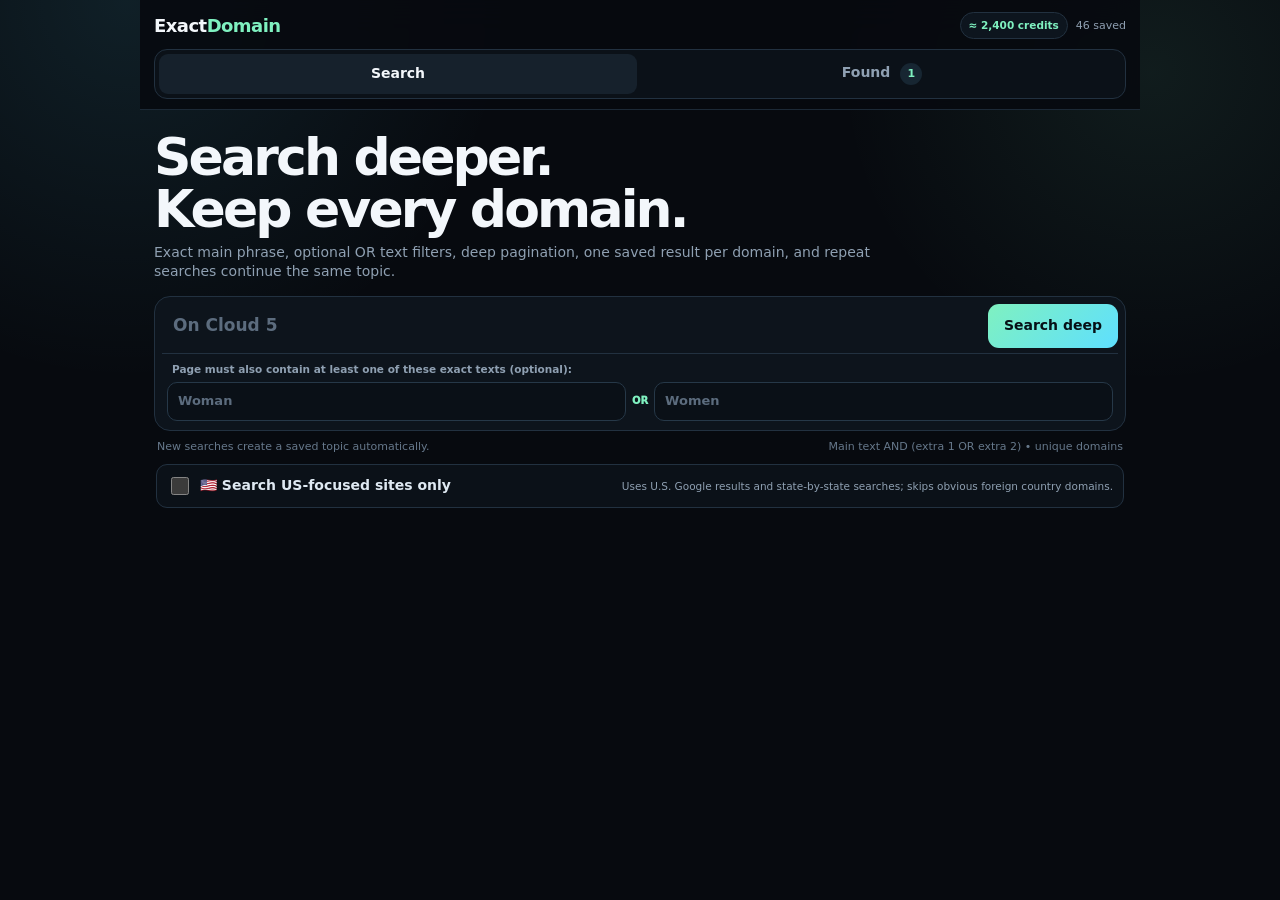
==== commit 3a00d453: "Restore historical order notes and recovery data" ====
--- a/ExactDomain/index.html
+++ b/ExactDomain/index.html
@@ -48,7 +48,8 @@
 .filterbar{display:flex;align-items:center;justify-content:flex-end;gap:8px;margin:7px 0 9px;flex-wrap:wrap}.filterbar label{color:var(--muted);font-size:11px;font-weight:800}.filterbar select{border:1px solid #2c4051;background:#101923;color:#e7f0f7;border-radius:9px;padding:7px 28px 7px 9px;font-weight:850;max-width:210px}
 .filterCheck{display:flex;align-items:center;gap:7px;border:1px solid #2c4051;background:#101923;color:#dfe9f2;border-radius:9px;padding:7px 9px;font-weight:850;font-size:11px}.filterCheck input{width:16px;height:16px;accent-color:var(--mint)}
 .reviewBtns{display:flex;gap:4px;align-items:center}.reviewBtn{width:31px;height:31px;border:1px solid #294151;background:#0d151e;border-radius:8px;display:grid;place-items:center;font-size:15px;line-height:1;padding:0}.reviewBtn.good.active{background:#123527;border-color:#2b8f64}.reviewBtn.bad.active{background:#3a1820;border-color:#9b4556}.reviewBtn.clear{font-size:13px;color:var(--muted)}.articleMark{color:var(--warn);font-size:9px;font-weight:900;margin-left:5px}
-.ratingRow{display:flex;gap:5px;align-items:center;margin-top:6px;min-width:0;flex-wrap:wrap}.ratingRow select{min-width:0;max-width:145px;border:1px solid #294151;background:#0a1118;color:#dce7ef;border-radius:8px;padding:5px 24px 5px 7px;font-size:10.5px;font-weight:800}.ratingRow select[data-outcome-domain]{max-width:118px}.ratingRow select[data-status-domain]{max-width:178px}.seedMark{color:var(--cyan);font-size:8.5px;font-weight:900;margin-left:5px}.manualMark{color:var(--warn);font-size:8.5px;font-weight:900;margin-left:5px}
+.ratingRow{display:flex;gap:5px;align-items:center;margin-top:6px;min-width:0;flex-wrap:wrap}.ratingRow select{min-width:0;max-width:145px;border:1px solid #294151;background:#0a1118;color:#dce7ef;border-radius:8px;padding:5px 24px 5px 7px;font-size:10.5px;font-weight:800}.ratingRow select[data-outcome-domain]{max-width:118px}.ratingRow select[data-status-domain]{max-width:190px}.seedMark{color:var(--cyan);font-size:8.5px;font-weight:900;margin-left:5px}.manualMark{color:var(--warn);font-size:8.5px;font-weight:900;margin-left:5px}
+.purchaseDetails{display:grid;grid-template-columns:minmax(0,1fr) minmax(0,.8fr);gap:5px;margin-top:5px}.purchaseDetails.hidden{display:none}.purchaseDetails input,.purchaseDetails textarea{width:100%;border:1px solid #294151;background:#081018;color:#e7f0f7;border-radius:8px;padding:6px 7px;font-size:10.5px;font-weight:750;outline:none}.purchaseDetails input:focus,.purchaseDetails textarea:focus{border-color:var(--cyan)}.purchaseDetails textarea{grid-column:1/-1;min-height:54px;resize:vertical;font-family:inherit;line-height:1.35}.purchaseDetails input::placeholder,.purchaseDetails textarea::placeholder{color:#637689}
 .existing{color:var(--mint);font-weight:800}
 .status{display:none;margin:14px 0 10px;border:1px solid var(--line);background:rgba(13,20,28,.88);border-radius:13px;padding:11px 12px}
 .status.show{display:block}.statusline{display:flex;gap:9px;align-items:center;justify-content:space-between}.status strong{font-size:13px}.meta{color:var(--muted);font-size:11px;margin-top:4px}.spinner{width:13px;height:13px;border:2px solid #334758;border-top-color:var(--mint);border-radius:50%;animation:spin .8s linear infinite;display:inline-block;vertical-align:-2px;margin-right:6px}@keyframes spin{to{transform:rotate(360deg)}}
@@ -126,7 +127,7 @@
           <label for="searchReviewFilter">Review</label><select id="searchReviewFilter"><option value="all">All</option><option value="green">✅ Green</option><option value="red">❌ Red</option><option value="unmarked">Unmarked</option></select>
           <label for="searchOutcomeFilter">Outcome</label><select id="searchOutcomeFilter"><option value="all">All outcomes</option><option value="approved">✅ Approved/refunded</option><option value="rejected">❌ Rejected/denied</option><option value="unrated">Unrated</option></select>
           <label for="searchDifficultyFilter">Rating</label><select id="searchDifficultyFilter"><option value="all">All ratings</option><option value="very_easy">Very Easy</option><option value="easy">Easy</option><option value="medium">Medium</option><option value="hard">Hard</option><option value="very_hard">Very Hard</option><option value="unrated">Unrated approved</option></select>
-          <label for="searchStatusFilter">Status</label><select id="searchStatusFilter"><option value="all">All statuses</option><option value="waiting_refund">💸 Waiting for refund</option><option value="waiting_reply">💬 Waiting for reply</option><option value="waiting_delivery">📦 Waiting for delivery</option><option value="none">No status</option></select>
+          <label for="searchStatusFilter">Status</label><select id="searchStatusFilter"><option value="all">All statuses</option><option value="waiting_refund">💸 Waiting for refund</option><option value="waiting_reply">💬 Waiting for reply</option><option value="waiting_delivery">📦 Purchased / waiting delivery</option><option value="none">No status</option></select>
           <label for="searchCountryFilter">Country</label><select id="searchCountryFilter"><option value="all">All countries</option><option value="us">🇺🇸 US-focused</option><option value="us-tld">🇺🇸 .us only (strict)</option></select>
         </div>
         <div id="searchResults" class="results"></div>
@@ -155,7 +156,7 @@
           <label for="foundReviewFilter">Review</label><select id="foundReviewFilter"><option value="all">All</option><option value="green">✅ Green</option><option value="red">❌ Red</option><option value="unmarked">Unmarked</option></select>
           <label for="foundOutcomeFilter">Outcome</label><select id="foundOutcomeFilter"><option value="all">All outcomes</option><option value="approved">✅ Approved/refunded</option><option value="rejected">❌ Rejected/denied</option><option value="unrated">Unrated</option></select>
           <label for="foundDifficultyFilter">Rating</label><select id="foundDifficultyFilter"><option value="all">All ratings</option><option value="very_easy">Very Easy</option><option value="easy">Easy</option><option value="medium">Medium</option><option value="hard">Hard</option><option value="very_hard">Very Hard</option><option value="unrated">Unrated approved</option></select>
-          <label for="foundStatusFilter">Status</label><select id="foundStatusFilter"><option value="all">All statuses</option><option value="waiting_refund">💸 Waiting for refund</option><option value="waiting_reply">💬 Waiting for reply</option><option value="waiting_delivery">📦 Waiting for delivery</option><option value="none">No status</option></select>
+          <label for="foundStatusFilter">Status</label><select id="foundStatusFilter"><option value="all">All statuses</option><option value="waiting_refund">💸 Waiting for refund</option><option value="waiting_reply">💬 Waiting for reply</option><option value="waiting_delivery">📦 Purchased / waiting delivery</option><option value="none">No status</option></select>
           <label for="foundCountryFilter">Country</label><select id="foundCountryFilter"><option value="all">All countries</option><option value="us">🇺🇸 US-focused</option><option value="us-tld">🇺🇸 .us only (strict)</option></select>
         </div>
         <div class="pager"><button id="foundPrev" type="button">← Prev</button><span id="foundPageInfo"></span><button id="foundNext" type="button">Next →</button></div>
@@ -216,7 +217,7 @@
 let difficultyFilter = db.settings?.difficultyFilter || 'all';
 let statusFilter = db.settings?.statusFilter || 'all';
 
-function emptyDB(){ return {version:4, topics:{}, settings:{countryFilter:'all',usSearchOnly:false,estimatedCredits:2400,hideArticles:false,reviewFilter:'all',reviews:{},outcomeFilter:'all',difficultyFilter:'all',domainRatings:{},domainStatuses:{},statusFilter:'all',notesSeedVersion:0,manualKnownSeedVersion:0}}; }
+function emptyDB(){ return {version:4, topics:{}, settings:{countryFilter:'all',usSearchOnly:false,estimatedCredits:2400,hideArticles:false,reviewFilter:'all',reviews:{},outcomeFilter:'all',difficultyFilter:'all',domainRatings:{},domainStatuses:{},domainDetails:{},statusFilter:'all',notesSeedVersion:0,manualKnownSeedVersion:0,notesRecoveryVersion:0}}; }
 function loadDB(){
   try {
     const raw = localStorage.getItem(STORAGE_KEY);
@@ -232,10 +233,12 @@
     if(!['all','very_easy','easy','medium','hard','very_hard','unrated'].includes(parsed.settings.difficultyFilter)) parsed.settings.difficultyFilter='all';
     if(!parsed.settings.domainRatings || typeof parsed.settings.domainRatings!=='object') parsed.settings.domainRatings={};
     if(!parsed.settings.domainStatuses || typeof parsed.settings.domainStatuses!=='object') parsed.settings.domainStatuses={};
+    if(!parsed.settings.domainDetails || typeof parsed.settings.domainDetails!=='object') parsed.settings.domainDetails={};
     if(!['all','waiting_refund','waiting_reply','waiting_delivery','none'].includes(parsed.settings.statusFilter)) parsed.settings.statusFilter='all';
     for(const v of Object.values(parsed.settings.domainRatings)){ if(v?.difficulty==='super_easy') v.difficulty='very_easy'; }
     if(typeof parsed.settings.notesSeedVersion!=='number') parsed.settings.notesSeedVersion=0;
     if(typeof parsed.settings.manualKnownSeedVersion!=='number') parsed.settings.manualKnownSeedVersion=0;
+    if(typeof parsed.settings.notesRecoveryVersion!=='number') parsed.settings.notesRecoveryVersion=0;
     if(!['all','us','us-tld'].includes(parsed.settings.countryFilter)) parsed.settings.countryFilter='all';
     for (const t of Object.values(parsed.topics)) {
       if(t && !Array.isArray(t.anyTerms)) t.anyTerms=[];
@@ -414,6 +417,40 @@
   db.settings.domainRatings[key]={outcome:valid?'approved':(old.outcome||''),difficulty:valid,source:'manual'};
   saveDB();renderSearchTopic();renderFoundViewer();
 }
+const HISTORICAL_NOTE_SEEDS=[{"domain":"newbalance.com","name":"New Balance","orderNumber":"U10556132","price":"$153.64","outcome":"rejected","difficulty":"","notes":"DECLINED — need to return."},{"domain":"nordstrom.com","name":"Nordstrom","orderNumber":"533693331; 533589642","price":"$186.56","outcome":"approved","difficulty":"","notes":"Order 533693331: size 12.5. Check email for status. DECLINED / RETURNED.\nOrder 533589642: Cloud Monster, size 12. REFUNDED."},{"domain":"academy.com","name":"Academy Sports + Outdoors","orderNumber":"465108428","price":"$197.54","outcome":"rejected","difficulty":"","notes":"Used live chat. Asked to reach back out for refund; FedEx reference 250406-000407. Said trace could take up to 14 days. DECLINED / RETURNED."},{"domain":"vivobarefoot.com","name":"Vivobarefoot","orderNumber":"GE8466205591US","price":"$252.43","outcome":"approved","difficulty":"easy","notes":"Refunded. Easy."},{"domain":"frontrunnerathletics.com","name":"Front Runner Athletics","orderNumber":"S1907","price":"$196.65","outcome":"rejected","difficulty":"","notes":"No stock left. Canceled."},{"domain":"dickssportinggoods.com","name":"Dick's Sporting Goods","orderNumber":"20173413385","price":"$197.54; $164","outcome":"approved","difficulty":"","notes":"Ultraboost order 20173413385: canceled.\nOlder Dick's purchase: $164, refund."},{"domain":"zappos.com","name":"Zappos","orderNumber":"113-2959653-9513043; 111-1750181-0579455","price":"$197.50; $153.64","outcome":"approved","difficulty":"very_easy","notes":"Order 113-2959653-9513043: Ultraboost size 12.5, canceled due to billing issues.\nOrder 111-1750181-0579455: Cloud 5 Women's White/Pearl, refunded. Very easy."},{"domain":"timberland.com","name":"Timberland","orderNumber":"4182384801_TBL-US","price":"$224.99","outcome":"approved","difficulty":"very_easy","notes":"Refunded. Very easy."},{"domain":"sunandski.com","name":"Sun & Ski Sports","orderNumber":"3522416","price":"$164.63","outcome":"approved","difficulty":"easy","notes":"Cloud 6. Trace started. Refunded. Easy."},{"domain":"adidas.com","name":"Adidas","orderNumber":"AD941084782","price":"$203.03","outcome":"approved","difficulty":"","notes":"Ultraboost. Initially denied, later refunded."},{"domain":"amberjack.shop","name":"Amberjack","orderNumber":"1340907","price":"$206.82","outcome":"approved","difficulty":"medium","notes":"Refund. Medium. Notes said reach back out May 17 and get return label by May 22 if needed."},{"domain":"shiekh.com","name":"Shiekh","orderNumber":"3002856258","price":"$196.64","outcome":"approved","difficulty":"hard","notes":"Jordan order. Lost claim opened; second claim noted. Refund. Hard."},{"domain":"champssports.com","name":"Champs Sports","orderNumber":"","price":"$164","outcome":"approved","difficulty":"","notes":"Paid. Refund."},{"domain":"jdsports.com","name":"JD Sports","orderNumber":"","price":"$186","outcome":"approved","difficulty":"","notes":"Refunded. Notes also say DENIED."},{"domain":"nike.com","name":"Nike","orderNumber":"C01358891631","price":"$192","outcome":"approved","difficulty":"","notes":"Paid. Refund."},{"domain":"finishline.com","name":"Finish Line","orderNumber":"","price":"$186","outcome":"approved","difficulty":"","notes":"Refund. Kept."},{"domain":"marathonsports.com","name":"Marathon Sports","orderNumber":"E5G88EWKY","price":"$153.60","outcome":"approved","difficulty":"medium","notes":"Medium. Contacted store/boss; email follow-up required. Refund recorded."},{"domain":"highcountryoutfitters.com","name":"High Country Outfitters","orderNumber":"57987","price":"$169.99","outcome":"approved","difficulty":"hard","notes":"Carrier investigation. Owner described as very thorough; waited on UPS. Refund. Hard."},{"domain":"als.com","name":"AL's","orderNumber":"1444008748507-01","price":"$153.60","outcome":"approved","difficulty":"","notes":"Refund recorded after carrier follow-up."},{"domain":"runninglabstore.com","name":"Running Lab","orderNumber":"INV26078","price":"$170","outcome":"rejected","difficulty":"","notes":"Cloud 5. Claim/follow-up process. Returned."},{"domain":"tylerstx.com","name":"TYLER'S","orderNumber":"199896","price":"$169.99","outcome":"approved","difficulty":"easy","notes":"Cloud 5. Easy. Flagged for refund; refund recorded."},{"domain":"desmoinesshoes.com","name":"Des Moines Shoes","orderNumber":"14-25036","price":"$139.99","outcome":"approved","difficulty":"hard","notes":"Cloud 5. Long UPS follow-up. Refund sent to PayPal. Hard."},{"domain":"footlocker.com","name":"Foot Locker","orderNumber":"P7158640715470213120","price":"$164.63","outcome":"rejected","difficulty":"","notes":"Cloud X 3. Return label issued. DENIED."},{"domain":"scheels.com","name":"SCHEELS","orderNumber":"248403577","price":"$164.61","outcome":"approved","difficulty":"medium","notes":"Cloud X 3. Medium. Refund recorded."},{"domain":"shopbop.com","name":"Shopbop","orderNumber":"126424059","price":"$164.61","outcome":"approved","difficulty":"easy","notes":"Cloud X 3. Easy. Refund recorded."},{"domain":"fleetfeet.com","name":"Fleet Feet","orderNumber":"151925735","price":"$186.58","outcome":"approved","difficulty":"medium","notes":"On Cloud 5 Waterproof. More steps than hoped for. Refund. Medium."},{"domain":"on.com","name":"On","orderNumber":"R659494081","price":"$186.56","outcome":"rejected","difficulty":"","notes":"Cloud 5 Waterproof. Return label issued; hard process. DENIED."},{"domain":"holabirdsports.com","name":"Holabird Sports","orderNumber":"647227S","price":"$169.99","outcome":"approved","difficulty":"easy","notes":"On Cloudmonster Men's. Refund. Easy."},{"domain":"backcountry.com","name":"Backcountry","orderNumber":"b4406439869","price":"$186.52","outcome":"approved","difficulty":"easy","notes":"Cloud 5 Waterproof Women's. Refund. Easy."},{"domain":"bloomingdales.com","name":"Bloomingdale's","orderNumber":"638702760","price":"$178.88","outcome":"approved","difficulty":"very_easy","notes":"Cloud X3 AD Women's. Refund. Very easy."},{"domain":"halfmoonoutfitters.com","name":"Half-Moon Outfitters","orderNumber":"83925","price":"$140","outcome":"approved","difficulty":"hard","notes":"Cloud 5 Women's. Investigation required; eventually refunded. Hard."},{"domain":"wholeearthprovision.com","name":"Whole Earth Provision","orderNumber":"205817","price":"$149.95","outcome":"rejected","difficulty":"","notes":"Cloud X3 Women's. Returned. DENIED."},{"domain":"peterglenn.com","name":"Peter Glenn","orderNumber":"3447482","price":"$153.65","outcome":"approved","difficulty":"medium","notes":"Cloud 5 Women's. FedEx investigation. Refund. Medium."},{"domain":"roadrunnersports.com","name":"Road Runner Sports","orderNumber":"3858357342-NET","price":"$163.59","outcome":"approved","difficulty":"easy","notes":"Cloud 5 Women's. UPS investigation. Refund. Easy."},{"domain":"tradehome.com","name":"Tradehome","orderNumber":"31352","price":"$153.64","outcome":"rejected","difficulty":"","notes":"Cloud 5 Women's Black. Hard to get ahold of. DENIED. Return label received."},{"domain":"saintbernard.com","name":"Saint Bernard","orderNumber":"419329","price":"$139.99","outcome":"rejected","difficulty":"","notes":"Cloud 5 Women's Black. DENIED. Return label received."},{"domain":"englinsfinefootwear.com","name":"Englin's Fine Footwear","orderNumber":"251418","price":"$169.95","outcome":"rejected","difficulty":"","notes":"Cloud 5 Waterproof Women's Black. Returned. DENIED."},{"domain":"peltzshoes.com","name":"Peltz Shoes","orderNumber":"138740","price":"$153.60","outcome":"approved","difficulty":"hard","notes":"Cloud 5 Women's Black/White. Initially declined but kept fighting. GOT REFUND. Hard."},{"domain":"mastgeneralstore.com","name":"Mast General Store","orderNumber":"278626","price":"$153.64","outcome":"approved","difficulty":"easy","notes":"Cloud 5 Women's Blue. Refund. Easy."},{"domain":"backpackeroutdoors.com","name":"Backpacker Outdoors","orderNumber":"9521","price":"$169.99","outcome":"rejected","difficulty":"","notes":"Cloud 5 Waterproof Women's Rose. DENIED. Return label received."},{"domain":"fwrd.com","name":"FWRD","orderNumber":"251224421","price":"$153.65","outcome":"approved","difficulty":"very_easy","notes":"Cloud 5 Black Waterproof. Refund. Very easy."},{"domain":"lebos.com","name":"Lebo's","orderNumber":"1000132466","price":"$169.99","outcome":"approved","difficulty":"medium","notes":"Cloud 5 Black Waterproof. Refund. Medium."},{"domain":"shoptheshark.com","name":"ShopTheShark","orderNumber":"ORD03111","price":"$169.99","outcome":"approved","difficulty":"very_easy","notes":"Cloud 5 Women's Black. Refund. Very easy."},{"domain":"lukeslocker.com","name":"Luke's Locker","orderNumber":"7152","price":"$164.61","outcome":"approved","difficulty":"very_easy","notes":"CloudRunner 2. Refund. Very easy."},{"domain":"freepeople.com","name":"Free People","orderNumber":"FP18651489","price":"$186.58","outcome":"approved","difficulty":"easy","notes":"Refunded. Easy."},{"domain":"outandbackrunning.com","name":"Out & Back Running","orderNumber":"599559","price":"$150","outcome":"","difficulty":"","notes":"CloudRunner 2. Return information was saved in the original notes; no final outcome was recorded."}];
+function restoreHistoricalNotes(){
+  db.settings=db.settings||{};
+  db.settings.domainRatings=db.settings.domainRatings||{};
+  db.settings.domainDetails=db.settings.domainDetails||{};
+  const topic=Object.values(db.topics||{}).find(t=>normalizeQuery(t?.query||'')==='on cloud 6') || ensureTopic('On Cloud 6',['Woman','Women']);
+  topic.results=Array.isArray(topic.results)?topic.results:[];
+  const byDomain=new Map(topic.results.map(r=>[canonicalHost(r.domain),r]));
+  let added=0,detailsRestored=0,ratingsRestored=0;
+  for(const item of HISTORICAL_NOTE_SEEDS){
+    const key=canonicalHost(item.domain);
+    if(!byDomain.has(key)){
+      const row={domain:key,url:'https://'+key+'/',title:item.name+' — restored from notes',snippet:'Historical domain restored from your saved notes.',foundAt:Date.now(),sourceGl:'notes-recovery',usFocused:true,manualKnown:true};
+      topic.results.push(row);byDomain.set(key,row);added++;
+    }
+    const oldRating=db.settings.domainRatings[key]||{outcome:'',difficulty:'',source:''};
+    if(!oldRating.outcome && !oldRating.difficulty && item.outcome){
+      db.settings.domainRatings[key]={outcome:item.outcome,difficulty:item.outcome==='approved'?(item.difficulty||''):'',source:'notes'};
+      ratingsRestored++;
+    }
+    const oldDetails=db.settings.domainDetails[key]||{orderNumber:'',price:'',notes:''};
+    const merged={
+      orderNumber:oldDetails.orderNumber||item.orderNumber||'',
+      price:oldDetails.price||item.price||'',
+      notes:oldDetails.notes||item.notes||''
+    };
+    if((!oldDetails.orderNumber&&merged.orderNumber)||(!oldDetails.price&&merged.price)||(!oldDetails.notes&&merged.notes)) detailsRestored++;
+    db.settings.domainDetails[key]=merged;
+  }
+  topic.updatedAt=Date.now();
+  db.settings.notesRecoveryVersion=2;
+  saveDB();
+  return {added,detailsRestored,ratingsRestored};
+}
 const MANUAL_KNOWN_DOMAINS=[
   {domain:'timberland.com',url:'https://www.timberland.com/',name:'Timberland',outcome:'approved',difficulty:'very_easy'},
   {domain:'shoptheshark.com',url:'https://shoptheshark.com/',name:'ShopTheShark',outcome:'approved',difficulty:'very_easy'},
@@ -453,11 +490,26 @@
         topic.results.push(row);byDomain.set(key,row);added++;
       }
       db.settings=db.settings||{};db.settings.domainRatings=db.settings.domainRatings||{};
-      db.settings.domainRatings[key]={outcome:item.outcome||'',difficulty:item.outcome==='approved'?(item.difficulty||''):'',source:'notes'};
+      if(!db.settings.domainRatings[key]) db.settings.domainRatings[key]={outcome:item.outcome||'',difficulty:item.outcome==='approved'?(item.difficulty||''):'',source:'notes'};
     }
     topic.updatedAt=Date.now();
   }
   db.settings=db.settings||{};db.settings.manualKnownSeedVersion=1;saveDB();return added;
+}
+function domainDetails(domain){
+  db.settings=db.settings||{};db.settings.domainDetails=db.settings.domainDetails||{};
+  return db.settings.domainDetails[canonicalHost(domain)]||{orderNumber:'',price:'',notes:''};
+}
+function hasDomainDetails(domain){const d=domainDetails(domain);return !!(d.orderNumber||d.price||d.notes);}
+function saveDomainDetails(domain,patch){
+  db.settings=db.settings||{};db.settings.domainDetails=db.settings.domainDetails||{};
+  const key=canonicalHost(domain),old=domainDetails(domain);
+  db.settings.domainDetails[key]={
+    orderNumber:String(patch.orderNumber!==undefined?patch.orderNumber:old.orderNumber||'').trim(),
+    price:String(patch.price!==undefined?patch.price:old.price||'').trim(),
+    notes:String(patch.notes!==undefined?patch.notes:old.notes||'')
+  };
+  saveDB();
 }
 function domainStatus(domain){
   db.settings=db.settings||{};db.settings.domainStatuses=db.settings.domainStatuses||{};
@@ -719,8 +771,13 @@
           <option value="" ${domainStatus(r.domain)===''?'selected':''}>— Status</option>
           <option value="waiting_refund" ${domainStatus(r.domain)==='waiting_refund'?'selected':''}>💸 Waiting refund</option>
           <option value="waiting_reply" ${domainStatus(r.domain)==='waiting_reply'?'selected':''}>💬 Waiting reply</option>
-          <option value="waiting_delivery" ${domainStatus(r.domain)==='waiting_delivery'?'selected':''}>📦 Waiting delivery</option>
+          <option value="waiting_delivery" ${domainStatus(r.domain)==='waiting_delivery'?'selected':''}>📦 Purchased / waiting delivery</option>
         </select>
+      </div>
+      <div class="purchaseDetails ${(domainStatus(r.domain)==='waiting_delivery'||hasDomainDetails(r.domain))?'':'hidden'}" data-details-wrap="${esc(r.domain)}">
+        <input data-order-domain="${esc(r.domain)}" value="${esc(domainDetails(r.domain).orderNumber||'')}" placeholder="Order number" aria-label="Order number for ${esc(r.domain)}">
+        <input data-price-domain="${esc(r.domain)}" value="${esc(domainDetails(r.domain).price||'')}" placeholder="Price (e.g. $169.99)" aria-label="Price for ${esc(r.domain)}">
+        <textarea data-notes-domain="${esc(r.domain)}" placeholder="Notes…"${domainDetails(r.domain).notes?'':' spellcheck="true"'}>${esc(domainDetails(r.domain).notes||'')}</textarea>
       </div>
     </div>
     <div class="reviewBtns">
@@ -734,6 +791,13 @@
   container.querySelectorAll('[data-outcome-domain]').forEach(sel=>sel.addEventListener('change',()=>setDomainOutcome(sel.dataset.outcomeDomain,sel.value)));
   container.querySelectorAll('[data-difficulty-domain]').forEach(sel=>sel.addEventListener('change',()=>setDomainDifficulty(sel.dataset.difficultyDomain,sel.value)));
   container.querySelectorAll('[data-status-domain]').forEach(sel=>sel.addEventListener('change',()=>setDomainStatus(sel.dataset.statusDomain,sel.value)));
+  container.querySelectorAll('[data-order-domain]').forEach(inp=>inp.addEventListener('change',()=>saveDomainDetails(inp.dataset.orderDomain,{orderNumber:inp.value})));
+  container.querySelectorAll('[data-price-domain]').forEach(inp=>inp.addEventListener('change',()=>saveDomainDetails(inp.dataset.priceDomain,{price:inp.value})));
+  container.querySelectorAll('[data-notes-domain]').forEach(inp=>{
+    let timer;
+    inp.addEventListener('input',()=>{clearTimeout(timer);timer=setTimeout(()=>saveDomainDetails(inp.dataset.notesDomain,{notes:inp.value}),350);});
+    inp.addEventListener('change',()=>saveDomainDetails(inp.dataset.notesDomain,{notes:inp.value}));
+  });
   const anyFilter=countryFilter!=='all'||hideArticles||reviewFilter!=='all'||outcomeFilter!=='all'||difficultyFilter!=='all'||statusFilter!=='all';
   const suffix=anyFilter?` • ${topic.results.length} total`:'';
   pageInfoEl.textContent=`${start+1}–${Math.min(start+RESULTS_PER_VIEW,rows.length)} of ${rows.length}${suffix} • page ${page}/${pages}`;
@@ -856,10 +920,10 @@
 function csvCell(v){ const s=String(v??''); return /[",\n\r]/.test(s)?`"${s.replace(/"/g,'""')}"`:s; }
 function safeFilePart(v){ return String(v||'search').toLowerCase().replace(/[^a-z0-9]+/g,'-').replace(/^-+|-+$/g,'').slice(0,50)||'search'; }
 function exportLinksCSV(topics, filename){
-  const lines=[['Search topic','Must also contain (OR)','Domain','Review','Outcome','Rating','Status','Article-like','Direct page link'].map(csvCell).join(',')];
+  const lines=[['Search topic','Must also contain (OR)','Domain','Review','Outcome','Rating','Status','Order number','Price','Notes','Article-like','Direct page link'].map(csvCell).join(',')];
   for(const t of topics){
     const crit=displayAnyTerms(t).join(' OR ');
-    for(const r of (t.results||[])){const dr=domainRating(r.domain);lines.push([t.query,crit,r.domain,reviewStatus(r.domain)||'',dr.outcome||'',DIFFICULTY_LABELS[dr.difficulty]||'',domainStatus(r.domain)||'',isArticleLike(r)?'yes':'',r.url].map(csvCell).join(','));}
+    for(const r of (t.results||[])){const dr=domainRating(r.domain);const dd=domainDetails(r.domain);lines.push([t.query,crit,r.domain,reviewStatus(r.domain)||'',dr.outcome||'',DIFFICULTY_LABELS[dr.difficulty]||'',domainStatus(r.domain)||'',dd.orderNumber||'',dd.price||'',dd.notes||'',isArticleLike(r)?'yes':'',r.url].map(csvCell).join(','));}
   }
   const bom='\ufeff'; const blob=new Blob([bom+lines.join('\r\n')],{type:'text/csv;charset=utf-8'});
   const url=URL.createObjectURL(blob),a=document.createElement('a');a.href=url;a.download=filename;document.body.appendChild(a);a.click();a.remove();setTimeout(()=>URL.revokeObjectURL(url),1200);
@@ -879,7 +943,12 @@
       for(const r of (t.results||[])){if(r?.domain&&!known.has(r.domain)){local.results.push(r);known.add(r.domain);}}
       local.updatedAt=Math.max(local.updatedAt||0,t.updatedAt||0,Date.now());local.state.totalCalls=Math.max(local.state.totalCalls||0,t.state?.totalCalls||0);local.state.cursor=Math.max(local.state.cursor||0,t.state?.cursor||0);local.state.usCursor=Math.max(local.state.usCursor||0,t.state?.usCursor||0);
     }
-    saveDB();renderTopics();toast('Backup imported');
+    const incomingSettings=incoming.settings||{};
+    db.settings=db.settings||{};
+    for(const key of ['reviews','domainRatings','domainStatuses','domainDetails']){
+      if(incomingSettings[key]&&typeof incomingSettings[key]==='object') db.settings[key]={...(db.settings[key]||{}),...incomingSettings[key]};
+    }
+    saveDB();renderTopics();renderSearchTopic();toast('Backup imported');
   }catch(e){alert('Could not import that backup: '+(e.message||e));}
   els.importFile.value='';
 });
@@ -889,6 +958,7 @@
 els.searchHideArticles.checked=hideArticles; els.foundHideArticles.checked=hideArticles; els.searchReviewFilter.value=reviewFilter; els.foundReviewFilter.value=reviewFilter;
 els.searchOutcomeFilter.value=outcomeFilter; els.foundOutcomeFilter.value=outcomeFilter; els.searchDifficultyFilter.value=difficultyFilter; els.foundDifficultyFilter.value=difficultyFilter; els.searchStatusFilter.value=statusFilter; els.foundStatusFilter.value=statusFilter;
 applySeedRatings();
+if((db.settings?.notesRecoveryVersion||0)<2) restoreHistoricalNotes();
 injectManualKnownDomains();
 saveDB();
 renderTopics();updateGlobalCounts();updateExistingHint();updateCreditCounter();
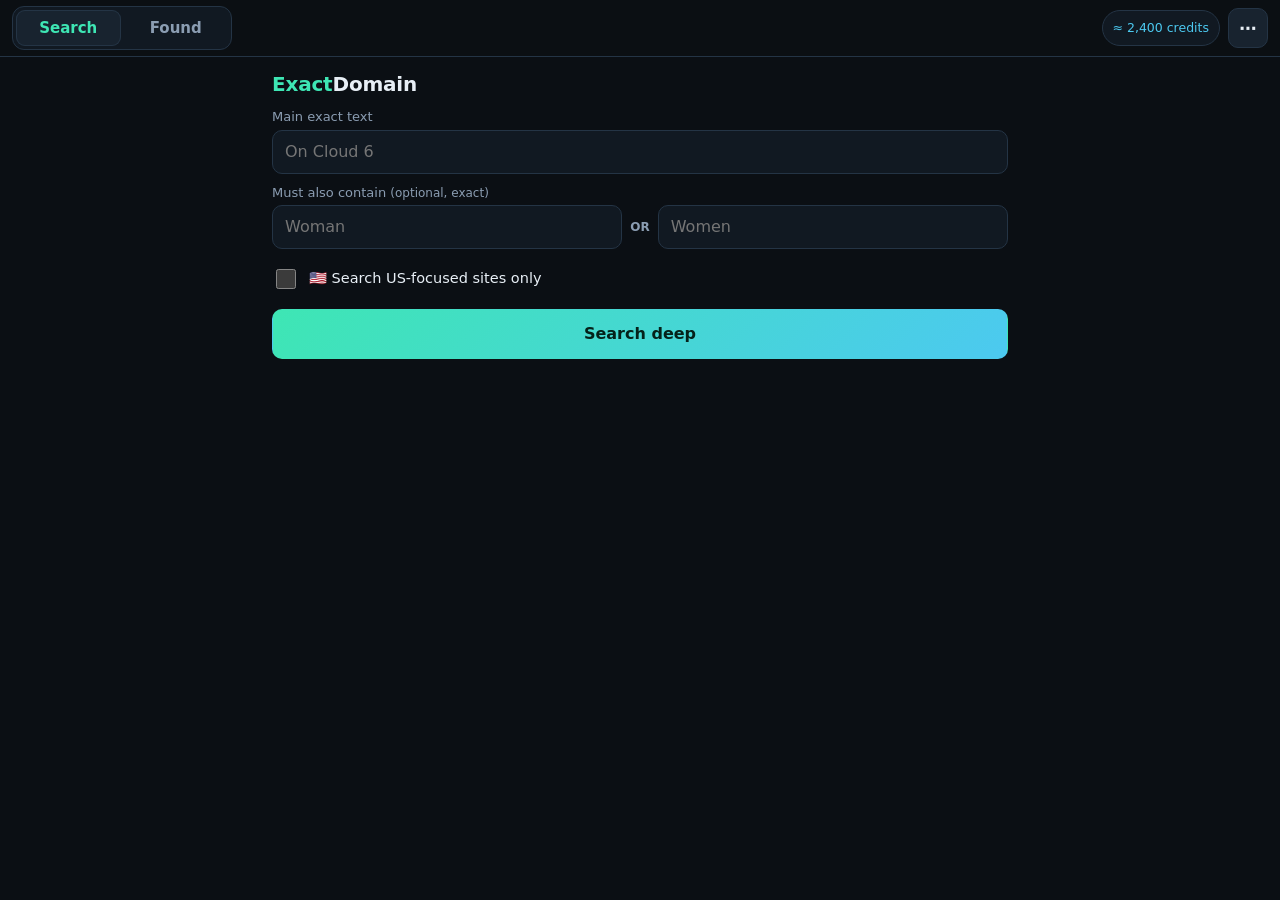
==== commit a2594340: "Replace ExactDomain with reviewed mobile-first rebuild" ====
--- a/ExactDomain/index.html
+++ b/ExactDomain/index.html
@@ -2,967 +2,1109 @@
 <html lang="en">
 <head>
 <meta charset="utf-8">
-<meta name="viewport" content="width=device-width,initial-scale=1,viewport-fit=cover">
+<title>ExactDomain</title>
+<meta name="viewport" content="width=device-width, initial-scale=1, viewport-fit=cover">
 <meta name="color-scheme" content="dark">
-<title>Exact Domain Search</title>
+<meta name="theme-color" content="#0b0f14">
+<meta name="description" content="Find and manage one result per domain for an exact search phrase.">
+<link rel="icon" href="data:image/svg+xml,%3Csvg xmlns='http://www.w3.org/2000/svg' viewBox='0 0 32 32'%3E%3Crect width='32' height='32' rx='8' fill='%230b0f14'/%3E%3Cpath d='M9 9h14M9 16h10M9 23h14' stroke='%233ee6b4' stroke-width='3' stroke-linecap='round'/%3E%3C/svg%3E">
 <style>
-:root{
-  --bg:#070a0f;--panel:#0d141c;--panel2:#101923;--line:#223140;
-  --text:#f3f7fb;--muted:#8fa0b2;--muted2:#66788b;--mint:#7ff1c0;
-  --cyan:#5edfff;--danger:#ff8797;--warn:#ffd37a;--radius:16px
-}
-*{box-sizing:border-box}
-html{background:var(--bg)}
-body{margin:0;min-height:100vh;color:var(--text);background:
-  radial-gradient(circle at 10% 0,rgba(94,223,255,.10),transparent 26%),
-  radial-gradient(circle at 90% 8%,rgba(127,241,192,.08),transparent 22%),var(--bg);
-  font:14px/1.4 Inter,ui-sans-serif,system-ui,-apple-system,BlinkMacSystemFont,"Segoe UI",sans-serif}
-button,input{font:inherit}
-button{cursor:pointer}
-.app{width:min(1000px,100%);margin:auto;min-height:100vh;padding-bottom:70px}
-.topbar{position:sticky;top:0;z-index:30;background:rgba(7,10,15,.88);backdrop-filter:blur(16px);border-bottom:1px solid rgba(34,49,64,.8);padding:12px 14px 10px}
-.brandrow{display:flex;align-items:center;justify-content:space-between;gap:12px;margin-bottom:10px}
-.brand{font-weight:900;letter-spacing:-.03em;font-size:18px}.brand b{color:var(--mint)}
-.nav{display:grid;grid-template-columns:1fr 1fr;gap:6px;background:#0b1118;border:1px solid var(--line);padding:4px;border-radius:13px}
-.nav button{border:0;background:transparent;color:var(--muted);font-weight:800;padding:9px;border-radius:9px}
-.nav button.active{background:#16212c;color:var(--text)}
-.badge{display:inline-grid;place-items:center;min-width:22px;height:22px;padding:0 6px;border-radius:999px;background:#172632;color:var(--mint);font-size:11px;margin-left:5px}
-.main{padding:16px 14px}
-.panel{display:none}.panel.active{display:block}
-.hero{margin:5px 0 14px}.hero h1{font-size:clamp(31px,8vw,52px);letter-spacing:-.055em;line-height:1;margin:0 0 8px}.hero p{color:var(--muted);margin:0;max-width:720px}
-.searchbox{padding:7px;background:var(--panel);border:1px solid var(--line);border-radius:16px}
-.mainSearchRow{display:grid;grid-template-columns:minmax(0,1fr) auto;gap:7px}
-.searchbox input{border:0;outline:0;background:transparent;color:var(--text);min-width:0;padding:10px 11px;font-size:17px;font-weight:750}
-.searchbox input::placeholder{color:#5c6c7e}
-.orSearch{border-top:1px solid var(--line);margin-top:5px;padding:8px 5px 2px}
-.orLabel{color:var(--muted);font-size:10.5px;font-weight:800;margin:0 5px 6px}
-.orGrid{display:grid;grid-template-columns:minmax(0,1fr) auto minmax(0,1fr);gap:6px;align-items:center}
-.orGrid input{background:#0a1017;border:1px solid #263848;border-radius:10px;padding:9px 10px;font-size:13px;font-weight:750}
-.orWord{color:var(--mint);font-size:10px;font-weight:950;text-align:center}
-.criteria{color:var(--mint);font-size:10.5px;font-weight:800;margin-top:2px;white-space:nowrap;overflow:hidden;text-overflow:ellipsis}
-.primary{border:0;border-radius:11px;background:linear-gradient(135deg,var(--mint),var(--cyan));color:#061016;font-weight:900;padding:0 16px;min-height:43px}
-.secondary{border:1px solid #2c4051;border-radius:10px;background:#101923;color:#dce7ef;font-weight:800;padding:9px 12px}
-.danger{border-color:#5b3139;color:#ffb5c0}
-.searchhint{display:flex;justify-content:space-between;gap:8px;align-items:center;color:var(--muted2);font-size:11px;padding:8px 3px 0;flex-wrap:wrap}
-.countrySearch{display:flex;align-items:center;justify-content:space-between;gap:10px;flex-wrap:wrap;margin:10px 2px 0;padding:9px 10px;border:1px solid var(--line);background:rgba(13,20,28,.72);border-radius:11px}.countrySearch label{display:flex;align-items:center;gap:8px;font-weight:850;color:#dfe9f2}.countrySearch input{width:18px;height:18px;accent-color:var(--mint)}.countrySearch small{color:var(--muted);font-size:10.5px}
-.filterbar{display:flex;align-items:center;justify-content:flex-end;gap:8px;margin:7px 0 9px;flex-wrap:wrap}.filterbar label{color:var(--muted);font-size:11px;font-weight:800}.filterbar select{border:1px solid #2c4051;background:#101923;color:#e7f0f7;border-radius:9px;padding:7px 28px 7px 9px;font-weight:850;max-width:210px}
-.filterCheck{display:flex;align-items:center;gap:7px;border:1px solid #2c4051;background:#101923;color:#dfe9f2;border-radius:9px;padding:7px 9px;font-weight:850;font-size:11px}.filterCheck input{width:16px;height:16px;accent-color:var(--mint)}
-.reviewBtns{display:flex;gap:4px;align-items:center}.reviewBtn{width:31px;height:31px;border:1px solid #294151;background:#0d151e;border-radius:8px;display:grid;place-items:center;font-size:15px;line-height:1;padding:0}.reviewBtn.good.active{background:#123527;border-color:#2b8f64}.reviewBtn.bad.active{background:#3a1820;border-color:#9b4556}.reviewBtn.clear{font-size:13px;color:var(--muted)}.articleMark{color:var(--warn);font-size:9px;font-weight:900;margin-left:5px}
-.ratingRow{display:flex;gap:5px;align-items:center;margin-top:6px;min-width:0;flex-wrap:wrap}.ratingRow select{min-width:0;max-width:145px;border:1px solid #294151;background:#0a1118;color:#dce7ef;border-radius:8px;padding:5px 24px 5px 7px;font-size:10.5px;font-weight:800}.ratingRow select[data-outcome-domain]{max-width:118px}.ratingRow select[data-status-domain]{max-width:190px}.seedMark{color:var(--cyan);font-size:8.5px;font-weight:900;margin-left:5px}.manualMark{color:var(--warn);font-size:8.5px;font-weight:900;margin-left:5px}
-.purchaseDetails{display:grid;grid-template-columns:minmax(0,1fr) minmax(0,.8fr);gap:5px;margin-top:5px}.purchaseDetails.hidden{display:none}.purchaseDetails input,.purchaseDetails textarea{width:100%;border:1px solid #294151;background:#081018;color:#e7f0f7;border-radius:8px;padding:6px 7px;font-size:10.5px;font-weight:750;outline:none}.purchaseDetails input:focus,.purchaseDetails textarea:focus{border-color:var(--cyan)}.purchaseDetails textarea{grid-column:1/-1;min-height:54px;resize:vertical;font-family:inherit;line-height:1.35}.purchaseDetails input::placeholder,.purchaseDetails textarea::placeholder{color:#637689}
-.existing{color:var(--mint);font-weight:800}
-.status{display:none;margin:14px 0 10px;border:1px solid var(--line);background:rgba(13,20,28,.88);border-radius:13px;padding:11px 12px}
-.status.show{display:block}.statusline{display:flex;gap:9px;align-items:center;justify-content:space-between}.status strong{font-size:13px}.meta{color:var(--muted);font-size:11px;margin-top:4px}.spinner{width:13px;height:13px;border:2px solid #334758;border-top-color:var(--mint);border-radius:50%;animation:spin .8s linear infinite;display:inline-block;vertical-align:-2px;margin-right:6px}@keyframes spin{to{transform:rotate(360deg)}}
-.toolbar{display:flex;gap:7px;align-items:center;justify-content:space-between;flex-wrap:wrap;margin:13px 0 8px}.topicTitle{min-width:0}.topicTitle strong{display:block;font-size:18px;white-space:nowrap;overflow:hidden;text-overflow:ellipsis;max-width:70vw}.topicTitle span{color:var(--muted);font-size:11px}.toolbuttons{display:flex;gap:6px}
-.pager{display:flex;align-items:center;justify-content:space-between;gap:8px;margin:8px 0}.pager span{font-size:11px;color:var(--muted)}.pager button{border:1px solid var(--line);background:#0e1620;color:var(--text);border-radius:9px;padding:7px 10px;font-weight:800}.pager button:disabled{opacity:.35}
-.results{display:grid;gap:6px}
-.result{display:grid;grid-template-columns:31px minmax(0,1fr) auto;gap:9px;align-items:center;border:1px solid var(--line);background:linear-gradient(180deg,#101923,#0c131b);border-radius:12px;padding:8px 9px;min-height:58px}
-.rank{width:29px;height:29px;border:1px solid #294151;border-radius:9px;display:grid;place-items:center;color:var(--mint);font-weight:900;font-size:11px;font-variant-numeric:tabular-nums}.resultMain{min-width:0}.domain{font-weight:900;color:#e5eef6;white-space:nowrap;overflow:hidden;text-overflow:ellipsis;font-size:13px}.rtitle{color:#94a7b8;white-space:nowrap;overflow:hidden;text-overflow:ellipsis;font-size:11.5px;margin-top:2px}.open{width:34px;height:34px;display:grid;place-items:center;border:1px solid #294151;border-radius:9px;color:var(--cyan);text-decoration:none;font-size:16px;font-weight:900}.newmark{color:var(--mint);font-size:9px;font-weight:900;margin-left:5px}
-.empty{border:1px dashed var(--line);border-radius:13px;color:var(--muted);padding:25px;text-align:center;margin-top:10px}
-.err{display:none;border:1px solid #593039;background:#1a1015;color:#ffc2cb;padding:12px;border-radius:12px;margin:10px 0}.err.show{display:block}
-.foundHead{display:flex;justify-content:space-between;align-items:end;gap:12px;margin:5px 0 12px}.foundHead h2{font-size:29px;letter-spacing:-.04em;margin:0}.foundHead p{color:var(--muted);margin:3px 0 0;font-size:12px}
-.topicList{display:grid;gap:7px;margin-bottom:16px}.topicRow{display:grid;grid-template-columns:minmax(0,1fr) auto;gap:10px;align-items:center;border:1px solid var(--line);background:var(--panel);border-radius:12px;padding:10px 11px}.topicQuery{font-weight:900;white-space:nowrap;overflow:hidden;text-overflow:ellipsis}.topicMeta{font-size:10.5px;color:var(--muted);margin-top:2px}.topicActions{display:flex;gap:6px}.topicActions button{border:1px solid #294151;background:#111b25;color:#dfe9f2;border-radius:9px;padding:7px 10px;font-weight:800}.topicActions .count{color:var(--mint);font-size:12px;min-width:34px;text-align:center;padding-top:8px;font-weight:900}
-.foundViewer{border-top:1px solid var(--line);padding-top:11px}.foundViewer.hidden{display:none}
-.storageNote{color:var(--muted2);font-size:10.5px;margin:18px 2px 0}.storageActions{display:flex;gap:6px;flex-wrap:wrap;margin-top:10px}.storageActions input{display:none}
-.toast{position:fixed;left:50%;bottom:22px;transform:translateX(-50%) translateY(20px);opacity:0;pointer-events:none;background:#17232e;border:1px solid #2a4051;color:#eef6fb;padding:9px 13px;border-radius:999px;font-weight:800;font-size:11px;transition:.18s;z-index:99}.toast.show{opacity:1;transform:translateX(-50%) translateY(0)}
-@media(max-width:640px){
-  .main{padding:13px 10px}.topbar{padding:10px}.hero h1{font-size:35px}.hero p{font-size:12px}.mainSearchRow{grid-template-columns:1fr}.primary{width:100%}.orGrid{grid-template-columns:1fr auto 1fr}.orGrid input{min-width:0}.toolbar{align-items:flex-end}.toolbuttons{width:100%}.toolbuttons button{flex:1}.result{min-height:54px;padding:7px 8px}.foundHead{align-items:flex-start;flex-direction:column}.topicRow{padding:9px}.topicActions button{padding:6px 9px}.countrySearch{align-items:flex-start;flex-direction:column}.filterbar{justify-content:space-between}.filterbar select{flex:1;max-width:none}
-}
+:root{--bg:#0b0f14;--panel:#111922;--panel2:#18232f;--line:#243445;--text:#e8eff6;--muted:#8b9db2;--mint:#3ee6b4;--cyan:#4cc9f0;--green:#34d27b;--red:#ff6472;--amber:#f2b94b}
+*{box-sizing:border-box;-webkit-tap-highlight-color:transparent}
+html{background:var(--bg);color-scheme:dark;-webkit-text-size-adjust:100%}
+body{margin:0;background:var(--bg);color:var(--text);font:15px/1.35 system-ui,-apple-system,"Segoe UI",Roboto,sans-serif}
+button,input,select,textarea{font:inherit;color:inherit}
+button{touch-action:manipulation;cursor:pointer}
+a{color:var(--cyan)}
+[hidden]{display:none!important}
+small,.muted{color:var(--muted)}
+b{font-weight:650}
+.bar{position:sticky;top:0;z-index:20;display:flex;align-items:center;gap:8px;padding:6px 12px;padding-top:calc(6px + env(safe-area-inset-top));background:#0b0f14f2;border-bottom:1px solid var(--line)}
+.tabs{display:flex;flex:1;max-width:220px;gap:3px;padding:3px;background:var(--panel);border:1px solid var(--line);border-radius:12px}
+.tabs button{flex:1;min-height:36px;border:0;border-radius:9px;background:none;color:var(--muted);font-weight:600}
+.tabs button.on{background:var(--panel2);color:var(--mint);box-shadow:inset 0 0 0 1px var(--line)}
+.chip{margin-left:auto;min-height:36px;padding:0 10px;border:1px solid var(--line);border-radius:99px;background:var(--panel);color:var(--cyan);font-size:12.5px;white-space:nowrap}
+.btn{min-height:44px;padding:0 14px;border:1px solid var(--line);border-radius:10px;background:var(--panel2);color:var(--text);font-weight:600;display:inline-flex;align-items:center;justify-content:center;gap:6px;text-decoration:none}
+.btn.sm{min-height:38px;padding:0 12px;font-size:14px}
+.btn.pri{background:linear-gradient(135deg,var(--mint),var(--cyan));border-color:transparent;color:#05221a}
+.btn.danger{background:#3a1d24;border-color:#6a2a35;color:#ffb3bb}
+.btn.big{flex:1;min-height:50px;font-size:16px}
+.btn.ico{width:40px;min-height:40px;padding:0;font-size:17px}
+.btn:disabled{opacity:.5}
+.lnk{background:none;border:0;padding:8px 0;color:var(--cyan);text-align:left;font-size:13.5px}
+main{max-width:760px;margin:0 auto;padding:12px 12px 90px}
+.brand{margin:2px 0 10px;font-size:20px;font-weight:750;letter-spacing:-.01em}
+.brand span{color:var(--mint)}
+.card{background:var(--panel);border:1px solid var(--line);border-radius:12px;padding:10px 12px;margin:0 0 10px}
+label{display:block;margin:10px 0 4px;color:var(--muted);font-size:13px}
+label small{font-size:12px}
+input[type=text],input:not([type]),input[type=search],select,textarea{width:100%;min-height:44px;padding:9px 12px;background:var(--panel);border:1px solid var(--line);border-radius:10px;font-size:16px}
+select{font-size:14.5px;min-height:42px;padding:6px 8px}
+textarea{min-height:56px;resize:vertical;font-size:15px}
+input:focus,select:focus,textarea:focus{outline:2px solid var(--mint);outline-offset:-1px}
+.or{display:grid;grid-template-columns:1fr auto 1fr;gap:8px;align-items:center}
+.or span{color:var(--muted);font-size:12px;font-weight:700}
+.check{display:flex;align-items:center;gap:10px;margin:12px 0;color:var(--text);font-size:14.5px;min-height:36px}
+.check input{width:20px;height:20px;accent-color:var(--mint);flex:none}
+.line{display:flex;gap:8px;align-items:stretch}
+#info{margin:10px 2px;font-size:13px}
+#run .rl{margin-bottom:8px}
+.grid4{display:grid;grid-template-columns:repeat(4,1fr);gap:6px;text-align:center;font-size:11px;color:var(--muted)}
+.grid4 span{display:block;font-size:17px;font-weight:700;color:var(--text)}
+.lane{margin-top:8px;font-size:12.5px;word-break:break-word}
+.menu{display:grid;grid-template-columns:1fr 1fr;gap:8px;padding:10px 12px;background:var(--panel);border-bottom:1px solid var(--line)}
+.menu .note{grid-column:1/-1;margin:2px 0 0;font-size:12px;color:var(--muted)}
+.warn{padding:8px 12px;background:#3a2a10;color:#ffd58a;font-size:13px}
+.topic{display:flex;align-items:center;gap:10px}
+.tmain{flex:1;min-width:0}
+.tq{font-weight:700;overflow-wrap:anywhere}
+.tor{font-size:13px;color:var(--mint)}
+.tor i{font-style:normal;color:var(--muted);font-size:11px}
+.tmeta{font-size:12.5px;color:var(--muted);margin-top:2px}
+.thead{display:flex;align-items:center;gap:10px;margin-bottom:6px}
+.tt{min-width:0;overflow-wrap:anywhere}
+.tools{display:flex;gap:8px;margin:8px 0}
+.fbar{display:flex;align-items:center;justify-content:space-between;gap:8px}
+.fbar .check{margin:6px 0}
+.filters{display:grid;grid-template-columns:1fr 1fr;gap:0 8px;padding:0 0 8px}
+.filters label{margin:6px 0 2px;font-size:12px}
+.filters .wide{grid-column:1/-1}
+#count{margin:4px 2px 6px;font-size:13px;color:var(--muted)}
+details.add{margin:0 0 8px}
+details.add summary{padding:8px 2px;color:var(--cyan);font-size:13.5px;cursor:pointer}
+.rows{border:1px solid var(--line);border-radius:12px;overflow:hidden;background:var(--panel)}
+.row{display:grid;grid-template-columns:minmax(0,1fr) auto;align-items:center;gap:0 6px;padding:5px 6px 5px 8px;border-top:1px solid var(--line)}
+.row:first-child{border-top:0}
+.row.open{background:#14202c}
+.row.fade{opacity:.45}
+.main-r{display:flex;gap:8px;min-width:0;padding:4px 0;cursor:pointer}
+.num{flex:none;width:26px;text-align:right;color:var(--muted);font-size:11px;padding-top:3px}
+.mid{min-width:0;flex:1}
+.dom{font-weight:650;white-space:nowrap;overflow:hidden;text-overflow:ellipsis}
+.ttl{color:var(--muted);font-size:12.5px;white-space:nowrap;overflow:hidden;text-overflow:ellipsis}
+.tags{display:flex;flex-wrap:wrap;gap:4px;margin-top:3px}
+.tag{font-size:10.5px;line-height:1.5;padding:0 7px;border-radius:99px;border:1px solid var(--line);color:var(--muted)}
+.tag.ok{color:var(--green);border-color:#1e5b3b}
+.tag.no{color:var(--red);border-color:#6a2b34}
+.tag.st{color:var(--amber);border-color:#5e4a1e}
+.bdg{font-size:9.5px;line-height:1.6;font-weight:700;letter-spacing:.04em;padding:0 6px;border-radius:5px;background:#1b2a38;color:var(--cyan)}
+.bdg.art{color:var(--amber);background:#2e2512}
+.acts{display:flex;gap:4px}
+.gr,.rd{opacity:.5;filter:grayscale(1)}
+.gr.on{opacity:1;filter:none;background:#143826;border-color:var(--green)}
+.rd.on{opacity:1;filter:none;background:#3a1a20;border-color:var(--red)}
+.more{grid-column:1/-1;display:grid;gap:6px;padding:4px 2px 8px 0}
+.seg{display:flex;gap:4px}
+.seg button{flex:1;min-height:40px;padding:0 6px;border:1px solid var(--line);border-radius:9px;background:var(--panel);color:var(--muted);font-size:13px;font-weight:600}
+.seg button.on{color:var(--text);background:var(--panel2);border-color:var(--mint)}
+.seg button.on.approved{color:var(--green);border-color:var(--green)}
+.seg button.on.rejected{color:var(--red);border-color:var(--red)}
+.two,.det{display:grid;grid-template-columns:1fr 1fr;gap:0 8px}
+.two label,.det label{margin:2px 0;font-size:12px}
+.det .wide{grid-column:1/-1}
+.snip{margin:2px 0 0;font-size:12.5px;color:var(--muted);overflow-wrap:anywhere}
+.pad{padding:14px}
+#more-wrap{margin:10px 0}
+#more-wrap .btn{width:100%}
+#toast{position:fixed;left:50%;bottom:calc(18px + env(safe-area-inset-bottom));transform:translateX(-50%);max-width:92vw;padding:10px 14px;border-radius:10px;background:#223344;border:1px solid var(--line);color:var(--text);font-size:14px;z-index:50;text-align:center}
+@media (max-width:380px){.grid4{grid-template-columns:repeat(2,1fr)}.seg button{font-size:12px;padding:0 3px}}
+@media (max-width:320px){.menu{grid-template-columns:1fr}}
 </style>
 </head>
 <body>
-<div class="app">
-  <header class="topbar">
-    <div class="brandrow"><div class="brand">Exact<b>Domain</b></div><div style="display:flex;align-items:center;gap:8px"><button id="creditCounter" type="button" title="Tap to adjust estimated Serper credits" style="border:1px solid var(--line);background:#0d151e;color:var(--mint);border-radius:999px;padding:5px 8px;font-size:10.5px;font-weight:900">≈ 2,400 credits</button><div id="globalCount" style="color:var(--muted);font-size:11px">0 saved</div></div></div>
-    <nav class="nav">
-      <button id="tabSearch" class="active" type="button">Search</button>
-      <button id="tabFound" type="button">Found <span id="topicBadge" class="badge">0</span></button>
-    </nav>
-  </header>
-
-  <main class="main">
-    <section id="searchPanel" class="panel active">
-      <div class="hero">
-        <h1>Search deeper.<br>Keep every domain.</h1>
-        <p>Exact main phrase, optional OR text filters, deep pagination, one saved result per domain, and repeat searches continue the same topic.</p>
+<header class="bar">
+  <nav class="tabs" role="tablist" aria-label="Sections">
+    <button role="tab" data-act="tab" data-tab="search" class="on">Search</button>
+    <button role="tab" data-act="tab" data-tab="found">Found</button>
+  </nav>
+  <button id="credits" class="chip" data-act="credits" aria-label="Estimated Serper credits. Tap to correct.">≈ 0 credits</button>
+  <button id="menuBtn" class="btn ico" data-act="menu" aria-label="Backup and key menu" aria-expanded="false">⋯</button>
+</header>
+<div id="warn" class="warn" role="alert" hidden></div>
+<section id="menu" class="menu" hidden>
+  <button class="btn sm" data-act="exportJson">Export backup (JSON)</button>
+  <button class="btn sm" data-act="importJson">Import backup</button>
+  <button class="btn sm" data-act="exportAllCsv">All topics CSV</button>
+  <button class="btn sm" data-act="apiKey">Serper API key…</button>
+  <button class="btn sm" id="snapBtn" data-act="restoreSnap" hidden>Restore snapshot</button>
+  <button class="btn sm" id="preBtn" data-act="exportPre" hidden>Pre-migration copy</button>
+  <p class="note" id="storageNote"></p>
+</section>
+<main>
+  <section id="tab-search">
+    <h1 class="brand"><span>Exact</span>Domain</h1>
+    <div id="keyBox" class="card" hidden>
+      <label for="keyInput" style="margin-top:0">Serper API key <small>(kept only in this browser)</small></label>
+      <div class="line">
+        <input id="keyInput" type="text" autocomplete="off" autocapitalize="off" autocorrect="off" spellcheck="false" placeholder="Paste key">
+        <button class="btn pri" data-act="saveKey">Save</button>
+        <button class="btn" id="keyClear" data-act="clearKey" hidden>Clear</button>
       </div>
-
-      <form id="searchForm" class="searchbox">
-        <div class="mainSearchRow">
-          <input id="query" type="text" autocomplete="off" spellcheck="false" placeholder="On Cloud 5" aria-label="Main exact text">
-          <button id="searchBtn" class="primary" type="submit">Search deep</button>
-        </div>
-        <div class="orSearch">
-          <div class="orLabel">Page must also contain at least one of these exact texts (optional):</div>
-          <div class="orGrid">
-            <input id="anyText1" type="text" autocomplete="off" spellcheck="false" placeholder="Woman" aria-label="Additional exact text 1">
-            <span class="orWord">OR</span>
-            <input id="anyText2" type="text" autocomplete="off" spellcheck="false" placeholder="Women" aria-label="Additional exact text 2">
-          </div>
-        </div>
-      </form>
-      <div class="searchhint">
-        <span id="existingHint">New searches create a saved topic automatically.</span>
-        <span>Main text AND (extra 1 OR extra 2) • unique domains</span>
+    </div>
+    <form id="form" autocomplete="off">
+      <label for="q" style="margin-top:0">Main exact text</label>
+      <input id="q" type="text" placeholder="On Cloud 6" enterkeyhint="search" autocapitalize="off" spellcheck="false">
+      <label>Must also contain <small>(optional, exact)</small></label>
+      <div class="or"><input id="e1" type="text" placeholder="Woman" aria-label="Optional exact text 1" autocapitalize="off" spellcheck="false"><span>OR</span><input id="e2" type="text" placeholder="Women" aria-label="Optional exact text 2" autocapitalize="off" spellcheck="false"></div>
+      <label class="check"><input type="checkbox" id="usOnly"> 🇺🇸 Search US-focused sites only</label>
+      <div class="line">
+        <button type="submit" id="go" class="btn pri big">Search deep</button>
+        <button type="button" id="stop" class="btn danger big" data-act="stop" hidden>Stop</button>
       </div>
-      <div class="countrySearch">
-        <label><input id="usSearchOnly" type="checkbox"> 🇺🇸 Search US-focused sites only</label>
-        <small>Uses U.S. Google results and state-by-state searches; skips obvious foreign country domains.</small>
-      </div>
-
-      <div id="status" class="status" aria-live="polite">
-        <div class="statusline"><strong id="statusMain"><span class="spinner"></span>Searching…</strong><button id="stopBtn" class="secondary" type="button">Stop</button></div>
-        <div id="statusMeta" class="meta"></div>
-      </div>
-      <div id="errorBox" class="err"></div>
-
-      <div id="searchViewer" style="display:none">
-        <div class="toolbar">
-          <div class="topicTitle"><strong id="searchTopicTitle"></strong><span id="searchTopicMeta"></span></div>
-          <div class="toolbuttons"><button id="searchPrev" class="secondary" type="button">← Prev</button><button id="searchNext" class="secondary" type="button">Next →</button></div>
-        </div>
-        <div class="pager"><span id="searchPageInfo"></span><span id="searchRunInfo"></span></div>
-        <div class="filterbar">
-          <label class="filterCheck"><input id="searchHideArticles" type="checkbox"> Hide article/blog pages</label>
-          <label for="searchReviewFilter">Review</label><select id="searchReviewFilter"><option value="all">All</option><option value="green">✅ Green</option><option value="red">❌ Red</option><option value="unmarked">Unmarked</option></select>
-          <label for="searchOutcomeFilter">Outcome</label><select id="searchOutcomeFilter"><option value="all">All outcomes</option><option value="approved">✅ Approved/refunded</option><option value="rejected">❌ Rejected/denied</option><option value="unrated">Unrated</option></select>
-          <label for="searchDifficultyFilter">Rating</label><select id="searchDifficultyFilter"><option value="all">All ratings</option><option value="very_easy">Very Easy</option><option value="easy">Easy</option><option value="medium">Medium</option><option value="hard">Hard</option><option value="very_hard">Very Hard</option><option value="unrated">Unrated approved</option></select>
-          <label for="searchStatusFilter">Status</label><select id="searchStatusFilter"><option value="all">All statuses</option><option value="waiting_refund">💸 Waiting for refund</option><option value="waiting_reply">💬 Waiting for reply</option><option value="waiting_delivery">📦 Purchased / waiting delivery</option><option value="none">No status</option></select>
-          <label for="searchCountryFilter">Country</label><select id="searchCountryFilter"><option value="all">All countries</option><option value="us">🇺🇸 US-focused</option><option value="us-tld">🇺🇸 .us only (strict)</option></select>
-        </div>
-        <div id="searchResults" class="results"></div>
-      </div>
-      <div id="searchEmpty" class="empty" style="display:none">No domains saved for this topic yet.</div>
-    </section>
-
-    <section id="foundPanel" class="panel">
-      <div class="foundHead">
-        <div><h2>Found</h2><p>Saved by search topic on this phone/browser.</p></div>
-        <div class="storageActions">
-          <button id="exportLinksBtn" class="secondary" type="button">Export all links CSV</button>
-          <button id="exportBtn" class="secondary" type="button">Export backup</button>
-          <label class="secondary" for="importFile" style="cursor:pointer">Import backup</label>
-          <input id="importFile" type="file" accept="application/json,.json">
-        </div>
-      </div>
-      <div id="topicList" class="topicList"></div>
-      <div id="foundViewer" class="foundViewer hidden">
-        <div class="toolbar">
-          <div class="topicTitle"><strong id="foundTopicTitle"></strong><span id="foundTopicMeta"></span></div>
-          <div class="toolbuttons"><button id="continueBtn" class="secondary" type="button">Continue search</button><button id="exportTopicBtn" class="secondary" type="button">Export CSV</button><button id="deleteTopicBtn" class="secondary danger" type="button">Delete</button></div>
-        </div>
-        <div class="filterbar">
-          <label class="filterCheck"><input id="foundHideArticles" type="checkbox"> Hide article/blog pages</label>
-          <label for="foundReviewFilter">Review</label><select id="foundReviewFilter"><option value="all">All</option><option value="green">✅ Green</option><option value="red">❌ Red</option><option value="unmarked">Unmarked</option></select>
-          <label for="foundOutcomeFilter">Outcome</label><select id="foundOutcomeFilter"><option value="all">All outcomes</option><option value="approved">✅ Approved/refunded</option><option value="rejected">❌ Rejected/denied</option><option value="unrated">Unrated</option></select>
-          <label for="foundDifficultyFilter">Rating</label><select id="foundDifficultyFilter"><option value="all">All ratings</option><option value="very_easy">Very Easy</option><option value="easy">Easy</option><option value="medium">Medium</option><option value="hard">Hard</option><option value="very_hard">Very Hard</option><option value="unrated">Unrated approved</option></select>
-          <label for="foundStatusFilter">Status</label><select id="foundStatusFilter"><option value="all">All statuses</option><option value="waiting_refund">💸 Waiting for refund</option><option value="waiting_reply">💬 Waiting for reply</option><option value="waiting_delivery">📦 Purchased / waiting delivery</option><option value="none">No status</option></select>
-          <label for="foundCountryFilter">Country</label><select id="foundCountryFilter"><option value="all">All countries</option><option value="us">🇺🇸 US-focused</option><option value="us-tld">🇺🇸 .us only (strict)</option></select>
-        </div>
-        <div class="pager"><button id="foundPrev" type="button">← Prev</button><span id="foundPageInfo"></span><button id="foundNext" type="button">Next →</button></div>
-        <div id="foundResults" class="results"></div>
-      </div>
-      <div class="storageNote">Your saved topics live in browser storage. “Export all links CSV” gives you a simple spreadsheet with each domain and its direct page link. Export a backup before clearing browser data or moving devices.</div>
-    </section>
-  </main>
-</div>
-<div id="toast" class="toast"></div>
-
+    </form>
+    <div id="info"></div>
+    <div id="run" class="card" hidden></div>
+  </section>
+  <section id="tab-found" hidden>
+    <div id="topics"></div>
+    <div id="topicView" hidden></div>
+  </section>
+</main>
+<div id="toast" role="status" aria-live="polite" hidden></div>
+<input type="file" id="importFile" accept=".json,application/json" hidden>
 <script>
 (() => {
 'use strict';
 
-const API_KEY_STORAGE = 'exactDomainSearch.serperKey';
-function getApiKey(){
-  let key = (localStorage.getItem(API_KEY_STORAGE) || '').trim();
-  if(!key){
-    key = (prompt('Enter your Serper API key. It will be saved only in this browser.') || '').trim();
-    if(!key) throw new Error('A Serper API key is required to search.');
-    localStorage.setItem(API_KEY_STORAGE, key);
+/* ================= constants ================= */
+const KEY_DB = 'exactDomainSearch.v4';
+const KEY_API = 'exactDomainSearch.serperKey';
+const KEY_SNAP = 'exactDomainSearch.v4.snapshot';
+const KEY_SNAP_AT = 'exactDomainSearch.v4.snapshotAt';
+const KEY_PRE = 'exactDomainSearch.v4.premigrate';
+const SCHEMA = 2, SEED_VERSION = 1;
+const ENDPOINT = 'https://google.serper.dev/search';
+const MAX_CALLS = 100, MAX_EMPTY = 25, CHUNK = 60, SNAP_EVERY = 10 * 60 * 1000, DEFAULT_CREDITS = 2400;
+
+const OUT_LABEL = { approved: 'Approved / refunded', rejected: 'Rejected', '': 'Unrated' };
+const DIFF_LABEL = { veryEasy: 'Very Easy', easy: 'Easy', medium: 'Medium', hard: 'Hard', veryHard: 'Very Hard' };
+const STATUS_PLAIN = { refund: 'Waiting for refund', reply: 'Waiting for reply', delivery: 'Purchased / waiting for delivery' };
+const STATUS_LABEL = { refund: '💸 ' + STATUS_PLAIN.refund, reply: '💬 ' + STATUS_PLAIN.reply, delivery: '📦 ' + STATUS_PLAIN.delivery };
+const STATUS_SHORT = { refund: '💸 Refund', reply: '💬 Reply', delivery: '📦 Delivery' };
+
+/* ================= historical recovery seed =================
+   Fill-only: applied once per browser (meta.seedVersion), never overwrites existing values.
+   Anything hard-coded here is publicly visible once the page is hosted. */
+const SEED_TOPIC = { query: 'On Cloud 6', anyTerms: ['Woman', 'Women'] };
+// [domain, retailer, order number(s), price(s), outcome, difficulty, historical notes]
+const SEED = [
+  ['newbalance.com', 'New Balance', 'U10556132', '$153.64', 'rejected', '', 'DECLINED, need to return'],
+  ['nordstrom.com', 'Nordstrom', '533693331; 533589642', '$186.56', 'approved', '', 'One order declined/returned; Cloud Monster order refunded'],
+  ['academy.com', 'Academy Sports + Outdoors', '465108428', '$197.54', 'rejected', '', 'Live chat, FedEx trace ref 250406-000407, declined/returned'],
+  ['vivobarefoot.com', 'Vivobarefoot', 'GE8466205591US', '$252.43', 'approved', 'easy', 'Refunded'],
+  ['frontrunnerathletics.com', 'Front Runner Athletics', 'S1907', '$196.65', 'rejected', '', 'No stock left, canceled'],
+  ['dickssportinggoods.com', "Dick's Sporting Goods", '20173413385', '$197.54; $164', 'approved', '', 'Ultraboost attempt canceled; older purchase refunded'],
+  ['zappos.com', 'Zappos', '113-2959653-9513043; 111-1750181-0579455', '$197.50; $153.64', 'approved', 'veryEasy', 'One billing cancellation; later Cloud 5 order refunded'],
+  ['timberland.com', 'Timberland', '4182384801_TBL-US', '$224.99', 'approved', 'veryEasy', 'Refunded'],
+  ['sunandski.com', 'Sun & Ski Sports', '3522416', '$164.63', 'approved', 'easy', 'Cloud 6, trace started, refunded'],
+  ['adidas.com', 'Adidas', 'AD941084782', '$203.03', 'approved', '', 'Initially denied, later refunded'],
+  ['amberjack.shop', 'Amberjack', '1340907', '$206.82', 'approved', 'medium', 'Refund'],
+  ['shiekh.com', 'Shiekh', '3002856258', '$196.64', 'approved', 'hard', 'Lost claim / second claim, refunded'],
+  ['champssports.com', 'Champs Sports', '', '$164', 'approved', '', 'Paid, refund'],
+  ['jdsports.com', 'JD Sports', '', '$186', 'approved', '', 'Refunded; notes also said denied'],
+  ['nike.com', 'Nike', 'C01358891631', '$192', 'approved', '', 'Paid, refund'],
+  ['finishline.com', 'Finish Line', '', '$186', 'approved', '', 'Refund, kept'],
+  ['marathonsports.com', 'Marathon Sports', 'E5G88EWKY', '$153.60', 'approved', 'medium', 'Follow-up required, refund'],
+  ['highcountryoutfitters.com', 'High Country Outfitters', '57987', '$169.99', 'approved', 'hard', 'Carrier investigation, refund'],
+  ['als.com', "AL's", '1444008748507-01', '$153.60', 'approved', '', 'Refund after carrier follow-up'],
+  ['runninglabstore.com', 'Running Lab', 'INV26078', '$170', 'rejected', '', 'Claim/follow-up, returned'],
+  ['tylerstx.com', "TYLER'S", '199896', '$169.99', 'approved', 'easy', 'Refund'],
+  ['desmoinesshoes.com', 'Des Moines Shoes', '14-25036', '$139.99', 'approved', 'hard', 'Long UPS follow-up, refund to PayPal'],
+  ['footlocker.com', 'Foot Locker', 'P7158640715470213120', '$164.63', 'rejected', '', 'Return label, denied'],
+  ['scheels.com', 'SCHEELS', '248403577', '$164.61', 'approved', 'medium', 'Refund'],
+  ['shopbop.com', 'Shopbop', '126424059', '$164.61', 'approved', 'easy', 'Refund'],
+  ['fleetfeet.com', 'Fleet Feet', '151925735', '$186.58', 'approved', 'medium', 'More steps than hoped for, refund'],
+  ['on.com', 'On', 'R659494081', '$186.56', 'rejected', '', 'Hard process, return label, denied'],
+  ['holabirdsports.com', 'Holabird Sports', '647227S', '$169.99', 'approved', 'easy', 'Refund'],
+  ['backcountry.com', 'Backcountry', 'b4406439869', '$186.52', 'approved', 'easy', 'Refund'],
+  ['bloomingdales.com', "Bloomingdale's", '638702760', '$178.88', 'approved', 'veryEasy', 'Refund'],
+  ['halfmoonoutfitters.com', 'Half-Moon Outfitters', '83925', '$140', 'approved', 'hard', 'Investigation required, eventually refunded'],
+  ['wholeearthprovision.com', 'Whole Earth Provision', '205817', '$149.95', 'rejected', '', 'Returned, denied'],
+  ['peterglenn.com', 'Peter Glenn', '3447482', '$153.65', 'approved', 'medium', 'FedEx investigation, refund'],
+  ['roadrunnersports.com', 'Road Runner Sports', '3858357342-NET', '$163.59', 'approved', 'easy', 'UPS investigation, refund'],
+  ['tradehome.com', 'Tradehome', '31352', '$153.64', 'rejected', '', 'Hard to reach, denied, return label'],
+  ['saintbernard.com', 'Saint Bernard', '419329', '$139.99', 'rejected', '', 'Denied, return label'],
+  ['englinsfinefootwear.com', "Englin's Fine Footwear", '251418', '$169.95', 'rejected', '', 'Returned, denied'],
+  ['peltzshoes.com', 'Peltz Shoes', '138740', '$153.60', 'approved', 'hard', 'Initially declined, later got refund'],
+  ['mastgeneralstore.com', 'Mast General Store', '278626', '$153.64', 'approved', 'easy', 'Refund'],
+  ['backpackeroutdoors.com', 'Backpacker Outdoors', '9521', '$169.99', 'rejected', '', 'Denied, return label'],
+  ['fwrd.com', 'FWRD', '251224421', '$153.65', 'approved', 'veryEasy', 'Refund'],
+  ['lebos.com', "Lebo's", '1000132466', '$169.99', 'approved', 'medium', 'Refund'],
+  ['shoptheshark.com', 'ShopTheShark', 'ORD03111', '$169.99', 'approved', 'veryEasy', 'Refund'],
+  ['lukeslocker.com', "Luke's Locker", '7152', '$164.61', 'approved', 'veryEasy', 'CloudRunner 2, refund'],
+  ['freepeople.com', 'Free People', 'FP18651489', '$186.58', 'approved', 'easy', 'Refunded'],
+  ['outandbackrunning.com', 'Out & Back Running', '599559', '$150', '', '', 'CloudRunner 2; return info present, no final outcome recorded']
+];
+// Candidates from notes: no outcome or rating is invented. store.noc ("30 Days") and tworiverstreads ("21 Days")
+// are deliberately left out until their canonical domains are verified.
+const SEED_CANDIDATES = [
+  ['outdoorsports.com', 'Outdoor Sports'], ['journeys.com', 'Journeys'], ['bstn.com', 'BSTN'], ['cncpts.com', 'Concepts / CNCPTS'],
+  ['feature.com', 'FEATURE'], ['flightclub.com', 'Flight Club'], ['stockx.com', 'StockX'], ['hibbett.com', 'Hibbett'],
+  ['danmcvey.com', 'Dan McVey'], ['dtlr.com', 'DTLR'], ['snipesusa.com', 'SNIPES USA'], ['sneakersnstuff.com', 'Sneakersnstuff'],
+  ['mytheresa.com', 'Mytheresa'], ['harrods.com', 'Harrods', 'Need to verify'], ['mrporter.com', 'MR PORTER', 'Need to verify'],
+  ['revolve.com', 'REVOLVE', 'Need to verify']
+];
+
+/* ================= helpers ================= */
+const $ = (s, r = document) => r.querySelector(s);
+const now = () => Date.now();
+const str = v => Array.isArray(v) ? v.join('; ') : String(v ?? '');
+const esc = s => String(s ?? '').replace(/[&<>"']/g, c => ({ '&': '&amp;', '<': '&lt;', '>': '&gt;', '"': '&quot;', "'": '&#39;' }[c]));
+const cleanTerm = s => String(s ?? '').replace(/["“”„‟]/g, ' ').replace(/\s+/g, ' ').trim();
+const norm = s => cleanTerm(s).toLowerCase();
+const num = (v, d = 0) => (v !== '' && v !== null && v !== undefined && Number.isFinite(+v)) ? +v : d;
+const fmt = n => Number(n || 0).toLocaleString('en-US');
+const sleep = ms => new Promise(r => setTimeout(r, ms));
+const uniq = list => { const seen = new Set(); return list.map(cleanTerm).filter(x => { const k = x.toLowerCase(); if (!x || seen.has(k)) return false; seen.add(k); return true; }); };
+function hash(s) { let h = 5381; for (let i = 0; i < s.length; i++) h = ((h << 5) + h + s.charCodeAt(i)) | 0; return (h >>> 0).toString(36); }
+function topicKey(q, terms) { return norm(q) + '|' + [...new Set((terms || []).map(norm).filter(Boolean))].sort().join('|'); }
+function domainOf(u) {
+  try {
+    const s = String(u || '').trim();
+    return new URL(/^[a-z][a-z0-9+.-]*:\/\//i.test(s) ? s : 'https://' + s).hostname.toLowerCase().replace(/^www\./, '').replace(/\.$/, '');
+  } catch (e) { return ''; }
+}
+const safeUrl = u => /^https?:\/\//i.test(String(u || '')) ? String(u) : '';
+const GENERIC_CC = new Set(['us', 'co', 'io', 'me', 'tv', 'ai', 'fm', 'cc', 'ly', 'sh', 'to', 'ws']);
+function isForeign(d) { const t = d.slice(d.lastIndexOf('.') + 1); return t.length === 2 && !GENERIC_CC.has(t); }
+function ago(t) {
+  if (!t) return 'never';
+  const s = (now() - t) / 1000;
+  if (s < 60) return 'just now';
+  if (s < 3600) return Math.floor(s / 60) + 'm ago';
+  if (s < 86400) return Math.floor(s / 3600) + 'h ago';
+  if (s < 86400 * 30) return Math.floor(s / 86400) + 'd ago';
+  return new Date(t).toLocaleDateString();
+}
+const artCache = new WeakMap();
+const idxCache = new WeakMap();
+
+/* ================= normalizers (also migrate older saves) ================= */
+function normReview(v) {
+  v = String(v ?? '').trim().toLowerCase();
+  if (!v) return '';
+  if (v.includes('green') || ['g', 'good', 'yes', 'y', 'ok', '✅', 'check', 'keep', 'true', '1'].includes(v)) return 'green';
+  if (v.includes('red') || ['r', 'bad', 'no', 'n', '❌', 'x', 'false', '-1'].includes(v)) return 'red';
+  return '';
+}
+function normOutcome(v) {
+  v = String(v ?? '').toLowerCase();
+  if (/reject|denied|declin|refus|unsuccess/.test(v)) return 'rejected';
+  if (/approv|refund|success/.test(v)) return 'approved';
+  return '';
+}
+// Super Easy / Very VERY easy / EASY EASY all collapse into Very Easy.
+function normDiff(v) {
+  v = String(v ?? '').toLowerCase().replace(/[^a-z]+/g, ' ').trim();
+  if (!v) return '';
+  if (/(super|very)\s*((very|super)\s*)*easy|^easy easy$/.test(v)) return 'veryEasy';
+  if (/(super|very)\s*((very|super)\s*)*hard|^hard hard$/.test(v)) return 'veryHard';
+  if (/easy/.test(v)) return 'easy';
+  if (/medium|moderate|^med$/.test(v)) return 'medium';
+  if (/hard|difficult/.test(v)) return 'hard';
+  return '';
+}
+function parseRating(v) {
+  if (v && typeof v === 'object') return { outcome: normOutcome(v.outcome ?? v.result), diff: normDiff(v.difficulty ?? v.rating ?? v.level) };
+  const diff = normDiff(v);
+  return { outcome: normOutcome(v) || (diff ? 'approved' : ''), diff };
+}
+function normStatus(v) {
+  v = String(v ?? '').toLowerCase();
+  if (/refund|💸/.test(v)) return 'refund';
+  if (/repl|💬/.test(v)) return 'reply';
+  if (/deliver|purchas|📦/.test(v)) return 'delivery';
+  return '';
+}
+function normDetail(d) {
+  if (!d || typeof d !== 'object') return null;
+  return { ...d, orderNumber: str(d.orderNumber ?? d.order ?? d.orderNo ?? ''), price: str(d.price ?? ''), notes: str(d.notes ?? d.note ?? '') };
+}
+const pick = (v, allowed) => allowed.find(a => a.toLowerCase() === String(v ?? '').toLowerCase()) || 'all';
+function normCountry(v) {
+  v = String(v ?? '').toLowerCase();
+  if (!v || v === 'all') return 'all';
+  if (v === 'us-tld' || v === 'usonly' || /strict|only|\.us|dot/.test(v)) return 'usOnly';
+  return /us/.test(v) ? 'us' : 'all';
+}
+function normDifficultyFilter(v) {
+  v = String(v ?? '').trim();
+  const low = v.toLowerCase();
+  if (!v || low === 'all') return 'all';
+  if (low === 'unrated' || low === 'unratedapproved' || low === 'unrated_approved') return 'unratedApproved';
+  const d = normDiff(v);
+  return d || 'all';
+}
+function normStatusFilter(v) {
+  v = String(v ?? '').trim();
+  const low = v.toLowerCase();
+  if (!v || low === 'all') return 'all';
+  if (low === 'none' || low === 'no status') return 'none';
+  return normStatus(v) || 'all';
+}
+function eachEntry(obj, fn) {
+  if (!obj || typeof obj !== 'object') return;
+  Object.entries(obj).forEach(([k, v]) => { const d = domainOf(k) || String(k).toLowerCase(); if (d) fn(d, v); });
+}
+
+/* ================= model ================= */
+const defSettings = () => ({
+  countryFilter: 'all', usSearchOnly: false, estimatedCredits: DEFAULT_CREDITS, hideArticles: false,
+  reviewFilter: 'all', reviews: {}, outcomeFilter: 'all', difficultyFilter: 'all', domainRatings: {},
+  statusFilter: 'all', domainStatuses: {}, domainDetails: {}, domainOutcomes: {}, lastForm: { q: '', e1: '', e2: '' }
+});
+const newDB = () => ({ version: 4, topics: {}, settings: defSettings(), meta: { schema: SCHEMA, rev: 0, createdAt: now(), seedVersion: 0 } });
+
+function newTopic(q, terms) {
+  const query = cleanTerm(q), anyTerms = uniq(terms || []), t = now();
+  return {
+    id: 't_' + hash(topicKey(query, anyTerms)), query, anyTerms, results: [],
+    state: { cursor: 0, usCursor: 0, totalCalls: 0, totalRuns: 0, lastStrategy: '', lastPage: 0, operatorRestricted: false },
+    createdAt: t, updatedAt: t
+  };
+}
+const findTopicByKey = (db, key) => Object.values(db.topics).find(t => topicKey(t.query, t.anyTerms) === key);
+
+function domainIndex(topic) {
+  let c = idxCache.get(topic);
+  if (!c || c.n !== topic.results.length) { c = { n: topic.results.length, m: new Map(topic.results.map(r => [r.domain, r])) }; idxCache.set(topic, c); }
+  return c.m;
+}
+const findResult = (topic, domain) => domainIndex(topic).get(domain);
+function pushResult(topic, r) {
+  const m = domainIndex(topic);
+  topic.results.push(r); m.set(r.domain, r); idxCache.get(topic).n = topic.results.length;
+}
+// A real search hit replaces a manual/seed placeholder; otherwise only gaps are filled.
+function fillResult(ex, inc) {
+  if (ex.manualKnown && !inc.manualKnown) {
+    Object.assign(ex, { url: inc.url, title: inc.title, snippet: inc.snippet, foundAt: inc.foundAt || now(), sourceGl: inc.sourceGl, manualKnown: false });
+    artCache.delete(ex);
+    ex.usFocused = !!(ex.usFocused || inc.usFocused);
+    return 'upgraded';
   }
-  return key;
-}
-const SEARCH_URL = 'https://google.serper.dev/search';
-const STORAGE_KEY = 'exactDomainSearch.v4';
-const RESULTS_PER_VIEW = 100;
-const REQUESTS_PER_RUN = 100;
-const MAX_EMPTY_CALLS = 25;
-const MAX_QUERY_LENGTH = 1200;
-const COUNTRY_LANES = ['us','gb','ca','au','nz','ie','de','fr','nl','be','ch','at','se','no','dk','fi','es','it','pt','pl','cz','ro','gr','tr','ae','za','in','sg','my','ph','hk','tw','jp','kr','mx','br','ar','cl'];
-const TLD_LANES = ['com','net','org','co','us','ca','uk','au','de','fr','nl','ie','nz','in','jp','sg','za','mx','br','es','it','se','no','dk','ch','at','be','pl','cz','pt','tr','ae','ph','my','hk','tw','kr','shop','store','io','ai','dev','app','me','biz','info'];
-const US_STATES = ['Alabama','Alaska','Arizona','Arkansas','California','Colorado','Connecticut','Delaware','Florida','Georgia','Hawaii','Idaho','Illinois','Indiana','Iowa','Kansas','Kentucky','Louisiana','Maine','Maryland','Massachusetts','Michigan','Minnesota','Mississippi','Missouri','Montana','Nebraska','Nevada','New Hampshire','New Jersey','New Mexico','New York','North Carolina','North Dakota','Ohio','Oklahoma','Oregon','Pennsylvania','Rhode Island','South Carolina','South Dakota','Tennessee','Texas','Utah','Vermont','Virginia','Washington','West Virginia','Wisconsin','Wyoming','District of Columbia'];
-const FOREIGN_CC = new Set(['ca','uk','au','nz','de','fr','nl','be','ch','at','se','no','dk','fi','es','it','pt','pl','cz','ro','gr','tr','ae','za','in','sg','my','ph','hk','tw','jp','kr','mx','br','ar','cl','cn','ru','ua','ie','is','il','sa','pk','bd','lk','vn','th','id','ng','gh','ke','ug']);
-
-const $ = id => document.getElementById(id);
-const els = {
-  tabSearch:$('tabSearch'),tabFound:$('tabFound'),searchPanel:$('searchPanel'),foundPanel:$('foundPanel'),
-  form:$('searchForm'),query:$('query'),anyText1:$('anyText1'),anyText2:$('anyText2'),searchBtn:$('searchBtn'),stopBtn:$('stopBtn'),status:$('status'),statusMain:$('statusMain'),statusMeta:$('statusMeta'),errorBox:$('errorBox'),existingHint:$('existingHint'),usSearchOnly:$('usSearchOnly'),
-  searchViewer:$('searchViewer'),searchTopicTitle:$('searchTopicTitle'),searchTopicMeta:$('searchTopicMeta'),searchPageInfo:$('searchPageInfo'),searchRunInfo:$('searchRunInfo'),searchResults:$('searchResults'),searchPrev:$('searchPrev'),searchNext:$('searchNext'),searchEmpty:$('searchEmpty'),searchCountryFilter:$('searchCountryFilter'),searchHideArticles:$('searchHideArticles'),searchReviewFilter:$('searchReviewFilter'),searchOutcomeFilter:$('searchOutcomeFilter'),searchDifficultyFilter:$('searchDifficultyFilter'),searchStatusFilter:$('searchStatusFilter'),
-  topicList:$('topicList'),topicBadge:$('topicBadge'),globalCount:$('globalCount'),foundViewer:$('foundViewer'),foundTopicTitle:$('foundTopicTitle'),foundTopicMeta:$('foundTopicMeta'),foundPageInfo:$('foundPageInfo'),foundResults:$('foundResults'),foundPrev:$('foundPrev'),foundNext:$('foundNext'),continueBtn:$('continueBtn'),exportTopicBtn:$('exportTopicBtn'),deleteTopicBtn:$('deleteTopicBtn'),foundCountryFilter:$('foundCountryFilter'),foundHideArticles:$('foundHideArticles'),foundReviewFilter:$('foundReviewFilter'),foundOutcomeFilter:$('foundOutcomeFilter'),foundDifficultyFilter:$('foundDifficultyFilter'),foundStatusFilter:$('foundStatusFilter'),
-  exportLinksBtn:$('exportLinksBtn'),exportBtn:$('exportBtn'),importFile:$('importFile'),toast:$('toast'),creditCounter:$('creditCounter')
+  ex.title = ex.title || inc.title; ex.snippet = ex.snippet || inc.snippet;
+  if (!ex.sourceGl) ex.sourceGl = inc.sourceGl;
+  if (!ex.foundAt) ex.foundAt = inc.foundAt;
+  ex.usFocused = !!(ex.usFocused || inc.usFocused);
+  return 'kept';
+}
+function addResult(topic, r) {
+  if (!r) return 'skip';
+  const ex = findResult(topic, r.domain);
+  if (!ex) { pushResult(topic, r); return 'added'; }
+  return fillResult(ex, r);
+}
+function normResult(r) {
+  if (!r || typeof r !== 'object') return null;
+  const url = safeUrl(r.url ?? r.link);
+  const domain = domainOf(r.domain || url);
+  if (!domain) return null;
+  return { ...r, domain, url: url || 'https://' + domain + '/', title: str(r.title), snippet: str(r.snippet), foundAt: num(r.foundAt), sourceGl: str(r.sourceGl), usFocused: !!r.usFocused, manualKnown: !!r.manualKnown };
+}
+function normTopic(t) {
+  if (!t || typeof t !== 'object') return null;
+  const query = cleanTerm(t.query ?? t.q ?? t.phrase);
+  if (!query) return null;
+  const anyTerms = uniq(Array.isArray(t.anyTerms) ? t.anyTerms : []);
+  const s = t.state && typeof t.state === 'object' ? t.state : {};
+  const topic = {
+    ...t, id: String(t.id || 't_' + hash(topicKey(query, anyTerms))), query, anyTerms, results: [],
+    state: { ...s, cursor: num(s.cursor), usCursor: num(s.usCursor), totalCalls: num(s.totalCalls), totalRuns: num(s.totalRuns), lastStrategy: str(s.lastStrategy), lastPage: num(s.lastPage), operatorRestricted: !!s.operatorRestricted },
+    createdAt: num(t.createdAt, now()), updatedAt: num(t.updatedAt, num(t.createdAt, now()))
+  };
+  (Array.isArray(t.results) ? t.results : []).forEach(r => addResult(topic, normResult(r)));
+  return topic;
+}
+function mergeTopic(dst, src) {
+  let added = 0;
+  src.results.forEach(r => { if (addResult(dst, { ...r }) === 'added') added++; });
+  const a = dst.state, b = src.state;
+  if (b.totalCalls > a.totalCalls) { a.lastStrategy = b.lastStrategy; a.lastPage = b.lastPage; }
+  ['cursor', 'usCursor', 'totalCalls', 'totalRuns'].forEach(k => { a[k] = Math.max(a[k], b[k]); });
+  a.operatorRestricted = a.operatorRestricted || b.operatorRestricted;
+  dst.createdAt = Math.min(dst.createdAt, src.createdAt); dst.updatedAt = Math.max(dst.updatedAt, src.updatedAt);
+  return added;
+}
+function normalizeDB(raw) {
+  const db = newDB();
+  if (!raw || typeof raw !== 'object') return db;
+  const rs = raw.settings && typeof raw.settings === 'object' ? raw.settings : {}, s = db.settings;
+  (Array.isArray(raw.topics) ? raw.topics : Object.values(raw.topics || {})).forEach(t => {
+    const nt = normTopic(t);
+    if (!nt) return;
+    const ex = findTopicByKey(db, topicKey(nt.query, nt.anyTerms));
+    if (ex) { mergeTopic(ex, nt); return; }
+    while (db.topics[nt.id]) nt.id += 'x';
+    db.topics[nt.id] = nt;
+  });
+  s.countryFilter = normCountry(rs.countryFilter);
+  s.usSearchOnly = !!rs.usSearchOnly;
+  s.estimatedCredits = Math.max(0, Math.round(num(rs.estimatedCredits, DEFAULT_CREDITS)));
+  s.hideArticles = !!rs.hideArticles;
+  s.reviewFilter = pick(rs.reviewFilter, ['all', 'green', 'red', 'unmarked']);
+  s.outcomeFilter = pick(rs.outcomeFilter, ['all', 'approved', 'rejected', 'unrated']);
+  s.difficultyFilter = normDifficultyFilter(rs.difficultyFilter);
+  s.statusFilter = normStatusFilter(rs.statusFilter);
+  if (rs.lastForm && typeof rs.lastForm === 'object') s.lastForm = { q: str(rs.lastForm.q), e1: str(rs.lastForm.e1), e2: str(rs.lastForm.e2) };
+  eachEntry(rs.reviews, (d, v) => { const x = normReview(v); if (x) s.reviews[d] = x; });
+  eachEntry(rs.domainOutcomes, (d, v) => { const x = normOutcome(v); if (x) s.domainOutcomes[d] = x; });
+  eachEntry(rs.domainRatings, (d, v) => {
+    const p = parseRating(v);
+    if (p.diff) s.domainRatings[d] = p.diff;
+    if (p.outcome && !s.domainOutcomes[d]) s.domainOutcomes[d] = p.outcome;
+  });
+  eachEntry(rs.domainStatuses, (d, v) => { const x = normStatus(v); if (x) s.domainStatuses[d] = x; });
+  eachEntry(rs.domainDetails, (d, v) => { const x = normDetail(v); if (x) s.domainDetails[d] = x; });
+  const m = raw.meta && typeof raw.meta === 'object' ? raw.meta : {};
+  db.meta = { ...db.meta, ...m, schema: SCHEMA, rev: num(m.rev), seedVersion: num(m.seedVersion) };
+  return db;
+}
+// Import: the backup wins on conflicts, but nothing local is deleted and empty backup fields never clear local values.
+function mergeDB(dst, src) {
+  let topics = 0, domains = 0;
+  Object.values(src.topics).forEach(t => {
+    const ex = findTopicByKey(dst, topicKey(t.query, t.anyTerms));
+    if (ex) { domains += mergeTopic(ex, t); return; }
+    while (dst.topics[t.id]) t.id += 'x';
+    dst.topics[t.id] = t; topics++; domains += t.results.length;
+  });
+  const a = dst.settings, b = src.settings;
+  ['reviews', 'domainOutcomes', 'domainRatings', 'domainStatuses'].forEach(k => Object.assign(a[k], b[k]));
+  Object.entries(b.domainDetails).forEach(([d, v]) => {
+    const x = a.domainDetails[d] ?? (a.domainDetails[d] = { orderNumber: '', price: '', notes: '' });
+    Object.entries(v).forEach(([f, val]) => { if (val !== '' && val != null) x[f] = val; });
+  });
+  a.estimatedCredits = Math.min(a.estimatedCredits, b.estimatedCredits);
+  return { topics, domains };
+}
+
+/* ================= storage ================= */
+const store = {
+  get(k) { try { return localStorage.getItem(k); } catch (e) { return null; } },
+  set(k, v) { localStorage.setItem(k, v); },
+  del(k) { try { localStorage.removeItem(k); } catch (e) { /* ignore */ } }
 };
-
-let db = loadDB();
-let controller = null;
-let stopped = false;
-let currentTopicId = null;
-let foundTopicId = null;
-let searchPage = 1;
-let foundPage = 1;
-let newDomainsThisRun = new Set();
-let countryFilter = db.settings?.countryFilter || 'all';
-let hideArticles = !!db.settings?.hideArticles;
-let reviewFilter = db.settings?.reviewFilter || 'all';
-let outcomeFilter = db.settings?.outcomeFilter || 'all';
-let difficultyFilter = db.settings?.difficultyFilter || 'all';
-let statusFilter = db.settings?.statusFilter || 'all';
-
-function emptyDB(){ return {version:4, topics:{}, settings:{countryFilter:'all',usSearchOnly:false,estimatedCredits:2400,hideArticles:false,reviewFilter:'all',reviews:{},outcomeFilter:'all',difficultyFilter:'all',domainRatings:{},domainStatuses:{},domainDetails:{},statusFilter:'all',notesSeedVersion:0,manualKnownSeedVersion:0,notesRecoveryVersion:0}}; }
-function loadDB(){
+let DB = null, saveTimer = 0, dirty = false;
+
+function loadDB() {
+  const raw = store.get(KEY_DB);
+  let parsed = null, from = '';
+  if (raw) {
+    try { parsed = JSON.parse(raw); } catch (e) { if (!store.get(KEY_PRE)) { try { store.set(KEY_PRE, raw); } catch (e2) { /* ignore */ } } }
+  }
+  if (!parsed || typeof parsed !== 'object') {
+    parsed = null;
+    const snap = store.get(KEY_SNAP);
+    if (snap) { try { parsed = JSON.parse(snap); from = 'snapshot'; } catch (e) { /* ignore */ } }
+  }
+  const legacy = !!parsed && !(parsed.meta && num(parsed.meta.schema) >= SCHEMA);
+  // Keep the untouched pre-migration string once, so an older save can always be recovered by hand.
+  if (legacy && raw && !from && !store.get(KEY_PRE)) { try { store.set(KEY_PRE, raw); } catch (e) { /* ignore */ } }
+  return { db: normalizeDB(parsed), fresh: !parsed, from, legacy };
+}
+function putMain(s) {
+  try { store.set(KEY_DB, s); }
+  catch (e) {
+    // If storage is tight, sacrifice only the rolling snapshot first. Keep the
+    // untouched pre-migration copy because it may be the last recovery path.
+    store.del(KEY_SNAP); store.del(KEY_SNAP_AT);
+    store.set(KEY_DB, s);
+  }
+}
+function saveNow() {
+  clearTimeout(saveTimer); dirty = false;
   try {
-    const raw = localStorage.getItem(STORAGE_KEY);
-    if (!raw) return emptyDB();
-    const parsed = JSON.parse(raw);
-    if (!parsed || typeof parsed !== 'object' || !parsed.topics) return emptyDB();
-    parsed.settings = parsed.settings || {countryFilter:'all',usSearchOnly:false,estimatedCredits:2400};
-    if(typeof parsed.settings.estimatedCredits!=='number' || !Number.isFinite(parsed.settings.estimatedCredits)) parsed.settings.estimatedCredits=2400;
-    if(typeof parsed.settings.hideArticles!=='boolean') parsed.settings.hideArticles=false;
-    if(!['all','green','red','unmarked'].includes(parsed.settings.reviewFilter)) parsed.settings.reviewFilter='all';
-    if(!parsed.settings.reviews || typeof parsed.settings.reviews!=='object') parsed.settings.reviews={};
-    if(!['all','approved','rejected','unrated'].includes(parsed.settings.outcomeFilter)) parsed.settings.outcomeFilter='all';
-    if(!['all','very_easy','easy','medium','hard','very_hard','unrated'].includes(parsed.settings.difficultyFilter)) parsed.settings.difficultyFilter='all';
-    if(!parsed.settings.domainRatings || typeof parsed.settings.domainRatings!=='object') parsed.settings.domainRatings={};
-    if(!parsed.settings.domainStatuses || typeof parsed.settings.domainStatuses!=='object') parsed.settings.domainStatuses={};
-    if(!parsed.settings.domainDetails || typeof parsed.settings.domainDetails!=='object') parsed.settings.domainDetails={};
-    if(!['all','waiting_refund','waiting_reply','waiting_delivery','none'].includes(parsed.settings.statusFilter)) parsed.settings.statusFilter='all';
-    for(const v of Object.values(parsed.settings.domainRatings)){ if(v?.difficulty==='super_easy') v.difficulty='very_easy'; }
-    if(typeof parsed.settings.notesSeedVersion!=='number') parsed.settings.notesSeedVersion=0;
-    if(typeof parsed.settings.manualKnownSeedVersion!=='number') parsed.settings.manualKnownSeedVersion=0;
-    if(typeof parsed.settings.notesRecoveryVersion!=='number') parsed.settings.notesRecoveryVersion=0;
-    if(!['all','us','us-tld'].includes(parsed.settings.countryFilter)) parsed.settings.countryFilter='all';
-    for (const t of Object.values(parsed.topics)) {
-      if(t && !Array.isArray(t.anyTerms)) t.anyTerms=[];
-      if(t && !t.state) t.state={cursor:0,usCursor:0,totalCalls:0,totalRuns:0,lastStrategy:'',lastPage:0,operatorRestricted:false};
-      if(t?.state && typeof t.state.usCursor!=='number') t.state.usCursor=0;
+    DB.meta.rev = (DB.meta.rev || 0) + 1; DB.meta.savedAt = now();
+    const s = JSON.stringify(DB), prev = store.get(KEY_DB);
+    if (prev && now() - num(store.get(KEY_SNAP_AT)) > SNAP_EVERY) { // rolling snapshot = the save before this one
+      try { store.set(KEY_SNAP, prev); store.set(KEY_SNAP_AT, String(now())); } catch (e) { /* ignore */ }
     }
-    return parsed;
-  } catch { return emptyDB(); }
-}
-function updateCreditCounter(){
-  db.settings=db.settings||{};
-  if(typeof db.settings.estimatedCredits!=='number' || !Number.isFinite(db.settings.estimatedCredits)) db.settings.estimatedCredits=2400;
-  const n=Math.max(0,Math.floor(db.settings.estimatedCredits));
-  if(els.creditCounter) els.creditCounter.textContent=`≈ ${n.toLocaleString()} credits`;
-}
-function spendCredit(){
-  db.settings=db.settings||{};
-  if(typeof db.settings.estimatedCredits!=='number' || !Number.isFinite(db.settings.estimatedCredits)) db.settings.estimatedCredits=2400;
-  db.settings.estimatedCredits=Math.max(0,db.settings.estimatedCredits-1);
-  updateCreditCounter();
-}
-function saveDB(){
-  try { localStorage.setItem(STORAGE_KEY, JSON.stringify(db)); }
-  catch (e) { showError('Browser storage is full or unavailable. Export a backup, then remove old topics if needed.'); }
-  updateGlobalCounts();
-}
-function normalizeQuery(q){ return q.trim().replace(/^['"]+|['"]+$/g,'').replace(/\s+/g,' ').toLocaleLowerCase(); }
-function cleanTerm(v){ return String(v||'').trim().replace(/^['"]+|['"]+$/g,'').replace(/\s+/g,' '); }
-function normalizeAnyTerms(terms=[]){ return [...new Set(terms.map(cleanTerm).filter(Boolean).map(v=>v.toLocaleLowerCase()))].sort(); }
-function displayAnyTerms(topic){ return Array.isArray(topic?.anyTerms)?topic.anyTerms.filter(Boolean):[]; }
-function topicIdFrom(q, terms=[]){
-  const n = normalizeQuery(q);
-  const extras = normalizeAnyTerms(terms);
-  const key = extras.length ? `${n}\nOR:${extras.join('|')}` : n;
-  let h = 2166136261;
-  for (let i=0;i<key.length;i++){ h ^= key.charCodeAt(i); h = Math.imul(h,16777619); }
-  return 't'+(h>>>0).toString(36);
-}
-function ensureTopic(query, anyTerms=[]){
-  const clean = cleanTerm(query);
-  const cleanedTerms=[]; const seenTerms=new Set(); for(const raw of anyTerms){ const v=cleanTerm(raw); const k=v.toLocaleLowerCase(); if(v&&!seenTerms.has(k)){seenTerms.add(k);cleanedTerms.push(v);} }
-  const id = topicIdFrom(clean, cleanedTerms);
-  if (!db.topics[id]) {
-    db.topics[id] = {
-      id, query:clean, normalized:normalizeQuery(clean), anyTerms:cleanedTerms, createdAt:Date.now(), updatedAt:Date.now(),
-      results:[], state:{cursor:0,usCursor:0,totalCalls:0,totalRuns:0,lastStrategy:'',lastPage:0,operatorRestricted:false}
-    };
-    saveDB();
-  } else if(!Array.isArray(db.topics[id].anyTerms)) {
-    db.topics[id].anyTerms=cleanedTerms;
+    putMain(s);
+    setWarn('');
+    return true;
+  } catch (e) {
+    setWarn('⚠ Could not save in this browser (storage full or blocked). Export a backup now.');
+    return false;
   }
-  return db.topics[id];
-}
-function allTopics(){ return Object.values(db.topics).sort((a,b)=>(b.updatedAt||0)-(a.updatedAt||0)); }
-function esc(v=''){ return String(v).replace(/[&<>'"]/g,c=>({'&':'&amp;','<':'&lt;','>':'&gt;',"'":'&#39;','"':'&quot;'}[c])); }
-function fmtDate(ts){ if(!ts)return ''; try{return new Date(ts).toLocaleString([], {month:'short',day:'numeric',hour:'numeric',minute:'2-digit'});}catch{return '';} }
-function toast(msg){ els.toast.textContent=msg; els.toast.classList.add('show'); clearTimeout(toast.t); toast.t=setTimeout(()=>els.toast.classList.remove('show'),1800); }
-function showError(msg){ els.errorBox.textContent=msg; els.errorBox.classList.add('show'); }
-function clearError(){ els.errorBox.classList.remove('show'); els.errorBox.textContent=''; }
-
-const secondLevel = new Set([
-  'co.uk','org.uk','me.uk','ac.uk','gov.uk','net.uk','sch.uk','ltd.uk','plc.uk',
-  'com.au','net.au','org.au','edu.au','gov.au','asn.au','id.au',
-  'co.nz','net.nz','org.nz','govt.nz','ac.nz','school.nz',
-  'co.jp','ne.jp','or.jp','ac.jp','go.jp','co.kr','or.kr','go.kr','ac.kr',
-  'com.br','net.br','org.br','com.mx','com.ar','com.tr','com.sg','com.my','com.hk','com.tw','com.cn','com.ph','com.pk',
-  'co.in','firm.in','net.in','org.in','gen.in','ind.in','co.za','org.za','net.za','web.za','com.ng','com.gh','co.ke','co.ug',
-  'com.ua','com.pl','com.de','com.fr','com.es','com.it','com.nl','co.il','com.sa','com.ae'
-]);
-function domainOf(url){
+}
+function saveSoon() { dirty = true; clearTimeout(saveTimer); saveTimer = setTimeout(saveNow, 350); }
+function snapshotNow() {
+  const cur = store.get(KEY_DB);
+  if (cur) { try { store.set(KEY_SNAP, cur); store.set(KEY_SNAP_AT, String(now())); } catch (e) { /* ignore */ } }
+}
+
+/* ================= seed ================= */
+function applySeed(db) {
+  const s = db.settings;
+  const det = d => s.domainDetails[d] ?? (s.domainDetails[d] = { orderNumber: '', price: '', notes: '' });
+  SEED.forEach(([d, , order, price, outcome, diff, note]) => {
+    if (outcome && !s.domainOutcomes[d]) s.domainOutcomes[d] = outcome;
+    if (diff && !s.domainRatings[d] && s.domainOutcomes[d] === 'approved') s.domainRatings[d] = diff;
+    const x = det(d);
+    if (!x.orderNumber && order) x.orderNumber = order;
+    if (!x.price && price) x.price = price;
+    if (!x.notes && note) x.notes = note;
+  });
+  let t = findTopicByKey(db, topicKey(SEED_TOPIC.query, SEED_TOPIC.anyTerms));
+  if (!t) { t = newTopic(SEED_TOPIC.query, SEED_TOPIC.anyTerms); db.topics[t.id] = t; }
+  const holder = (d, title) => ({ domain: d, url: 'https://' + d + '/', title, snippet: '', foundAt: now(), sourceGl: '', usFocused: false, manualKnown: true, manualSource: 'notes' });
+  SEED.forEach(r => addResult(t, holder(r[0], r[1])));
+  SEED_CANDIDATES.forEach(([d, title, note]) => {
+    addResult(t, holder(d, title));
+    if (note) { const x = det(d); if (!x.notes) x.notes = note; }
+  });
+  db.meta.seedVersion = SEED_VERSION;
+}
+
+/* ================= per-domain accessors / setters (global across topics) ================= */
+const S = () => DB.settings;
+const rvOf = d => S().reviews[d] || '';
+const ocOf = d => S().domainOutcomes[d] || '';
+const dfOf = d => S().domainRatings[d] || '';
+const effDiff = d => ocOf(d) === 'approved' ? dfOf(d) : '';
+const stOf = d => S().domainStatuses[d] || '';
+const dtOf = d => S().domainDetails[d] || null;
+const hasDetail = x => !!(x && (x.orderNumber || x.price || x.notes));
+function put(map, d, v) { if (v) S()[map][d] = v; else delete S()[map][d]; }
+function setReview(d, v) { put('reviews', d, v); saveNow(); }
+function setOutcome(d, v) { put('domainOutcomes', d, v); saveNow(); }
+function setDiff(d, v) { put('domainRatings', d, v); if (v) S().domainOutcomes[d] = 'approved'; saveNow(); } // difficulty implies Approved
+function setStatus(d, v) { put('domainStatuses', d, v); saveNow(); }
+function setDetail(d, field, val) {
+  const x = S().domainDetails[d] ?? (S().domainDetails[d] = { orderNumber: '', price: '', notes: '' });
+  x[field] = val; saveSoon();
+}
+
+/* ================= article / US heuristics (view-only, never deletes) ================= */
+const ART_PATH = /\/(blogs?|news|articles?|story|stories|magazine|journal|editorial|press|features?|learn|guides?|reviews?|insights|advice|tips)(\/|$)/i;
+const ART_DATE = /\/(19|20)\d{2}\/(0?[1-9]|1[0-2])(\/|$)/;
+const ART_HOST = /^(blog|news|press|magazine|journal)\./;
+const PROD_PATH = /\/(products?|p|dp|item|items|shop|collections?|catalog|buy|store)\//i;
+const ART_TITLE = /\b(how to|what is|why|guide to|buying guide|reviews?|best|top 10|top 5|news|article|story|editorial|we tested|our picks|everything you need to know|explained)\b/i;
+const ART_SNIP = /\b(how to|what is|guide to|buying guide|top 10|top 5|we tested|our picks|everything you need to know|explained|editorial)\b/i;
+function articleCheck(r) {
+  let path = '';
+  try { path = new URL(r.url).pathname; } catch (e) { /* ignore */ }
+  if (ART_PATH.test(path) || ART_DATE.test(path) || ART_HOST.test(r.domain)) return true;
+  if (r.manualKnown || PROD_PATH.test(path)) return false; // product-looking pages need a URL signal
+  return ART_TITLE.test(r.title || '') || ART_SNIP.test(r.snippet || '');
+}
+function isArticle(r) { let v = artCache.get(r); if (v === undefined) { v = articleCheck(r); artCache.set(r, v); } return v; }
+// US-focused = not an obvious foreign ccTLD, and found via US results (or unknown, e.g. manual rows).
+function isUS(r) { return !isForeign(r.domain) && (r.usFocused || !r.sourceGl || r.sourceGl === 'us'); }
+
+const F_OPTS = {
+  reviewFilter: ['Review', [['all', 'All reviews'], ['green', '✅ Green'], ['red', '❌ Red'], ['unmarked', 'Unmarked']]],
+  outcomeFilter: ['Outcome', [['all', 'All outcomes'], ['approved', 'Approved / refunded'], ['rejected', 'Rejected'], ['unrated', 'Unrated']]],
+  difficultyFilter: ['Rating', [['all', 'All ratings'], ['veryEasy', 'Very Easy'], ['easy', 'Easy'], ['medium', 'Medium'], ['hard', 'Hard'], ['veryHard', 'Very Hard'], ['unratedApproved', 'Unrated approved']]],
+  statusFilter: ['Status', [['all', 'All statuses'], ['refund', 'Waiting for refund'], ['reply', 'Waiting for reply'], ['delivery', 'Purchased / waiting for delivery'], ['none', 'No status']]],
+  countryFilter: ['Country', [['all', 'All countries'], ['us', '🇺🇸 US-focused'], ['usOnly', '🇺🇸 .us only (strict)']]]
+};
+function activeFilters() { return Object.keys(F_OPTS).filter(k => S()[k] !== 'all').length + (UI.find ? 1 : 0); }
+function passes(r) {
+  const s = S(), d = r.domain;
+  if (s.hideArticles && isArticle(r)) return false;
+  if (s.countryFilter === 'us' && !isUS(r)) return false;
+  if (s.countryFilter === 'usOnly' && !d.endsWith('.us')) return false;
+  const rv = rvOf(d);
+  if (s.reviewFilter === 'green' && rv !== 'green') return false;
+  if (s.reviewFilter === 'red' && rv !== 'red') return false;
+  if (s.reviewFilter === 'unmarked' && rv) return false;
+  const oc = ocOf(d);
+  if (s.outcomeFilter === 'approved' && oc !== 'approved') return false;
+  if (s.outcomeFilter === 'rejected' && oc !== 'rejected') return false;
+  if (s.outcomeFilter === 'unrated' && oc) return false;
+  const df = effDiff(d);
+  if (s.difficultyFilter === 'unratedApproved') { if (oc !== 'approved' || df) return false; }
+  else if (s.difficultyFilter !== 'all' && df !== s.difficultyFilter) return false;
+  const st = stOf(d);
+  if (s.statusFilter === 'none') { if (st) return false; }
+  else if (s.statusFilter !== 'all' && st !== s.statusFilter) return false;
+  if (UI.find && !(d + ' ' + (r.title || '')).toLowerCase().includes(UI.find)) return false;
+  return true;
+}
+
+/* ================= CSV ================= */
+const CSV_COLS = ['Search topic', 'Must also contain (OR)', 'Domain', 'Review', 'Outcome', 'Rating', 'Status', 'Order number', 'Price', 'Notes', 'Article-like', 'Direct page link'];
+const csvCell = v => { v = String(v ?? ''); return /[",\r\n]/.test(v) ? '"' + v.replace(/"/g, '""') + '"' : v; };
+function csvRow(t, r) {
+  const d = r.domain, oc = ocOf(d), x = dtOf(d) || {};
+  const rv = rvOf(d);
+  return [t.query, t.anyTerms.join(' OR '), d, rv ? rv[0].toUpperCase() + rv.slice(1) : '', OUT_LABEL[oc], oc === 'approved' ? (DIFF_LABEL[dfOf(d)] || 'Unrated approved') : '',
+    STATUS_PLAIN[stOf(d)] || '', x.orderNumber || '', x.price || '', x.notes || '', isArticle(r) ? 'Yes' : 'No', r.url];
+}
+function csvFor(topics) {
+  const rows = [CSV_COLS];
+  topics.forEach(t => t.results.forEach(r => rows.push(csvRow(t, r))));
+  return '﻿' + rows.map(r => r.map(csvCell).join(',')).join('\r\n');
+}
+function download(name, text, mime) {
+  const a = document.createElement('a');
+  a.href = URL.createObjectURL(new Blob([text], { type: mime }));
+  a.download = name; document.body.appendChild(a); a.click();
+  setTimeout(() => { URL.revokeObjectURL(a.href); a.remove(); }, 1500);
+}
+const stamp = () => new Date().toISOString().slice(0, 10);
+const slug = s => cleanTerm(s).toLowerCase().replace(/[^a-z0-9]+/g, '-').replace(/^-|-$/g, '').slice(0, 40) || 'topic';
+
+/* ================= Serper search engine =================
+   Each topic walks a deterministic list of "lanes" (query/locale variations). Per lane the order is
+   variant -> page, so an empty page can skip the rest of its block. cursor / usCursor persist per topic. */
+const COUNTRIES = [['ca', 'Canada'], ['gb', 'UK'], ['au', 'Australia'], ['ie', 'Ireland'], ['nz', 'New Zealand'], ['de', 'Germany'], ['fr', 'France'], ['nl', 'Netherlands'], ['se', 'Sweden'], ['no', 'Norway'], ['dk', 'Denmark'], ['fi', 'Finland'], ['es', 'Spain'], ['it', 'Italy'], ['ch', 'Switzerland'], ['at', 'Austria'], ['be', 'Belgium'], ['jp', 'Japan'], ['kr', 'South Korea'], ['hk', 'Hong Kong'], ['sg', 'Singapore'], ['in', 'India'], ['za', 'South Africa'], ['mx', 'Mexico'], ['br', 'Brazil'], ['ae', 'UAE'], ['pl', 'Poland']];
+const LOCALES = [['mx', 'es', 'Mexico'], ['es', 'es', 'Spain'], ['ca', 'fr', 'Canada'], ['fr', 'fr', 'France'], ['de', 'de', 'Germany'], ['it', 'it', 'Italy'], ['br', 'pt', 'Brazil'], ['jp', 'ja', 'Japan'], ['nl', 'nl', 'Netherlands'], ['se', 'sv', 'Sweden']];
+const TLDS = ['com', 'net', 'org', 'shop', 'store', 'co', 'us', 'biz', 'info', 'online', 'co.uk', 'ca', 'com.au', 'de', 'fr', 'nl', 'jp'];
+const US_TLDS = ['com', 'net', 'org', 'shop', 'store', 'us', 'co', 'biz', 'info', 'online'];
+const STATES = ['Alabama', 'Alaska', 'Arizona', 'Arkansas', 'California', 'Colorado', 'Connecticut', 'Delaware', 'District of Columbia', 'Florida', 'Georgia', 'Hawaii', 'Idaho', 'Illinois', 'Indiana', 'Iowa', 'Kansas', 'Kentucky', 'Louisiana', 'Maine', 'Maryland', 'Massachusetts', 'Michigan', 'Minnesota', 'Mississippi', 'Missouri', 'Montana', 'Nebraska', 'Nevada', 'New Hampshire', 'New Jersey', 'New Mexico', 'New York', 'North Carolina', 'North Dakota', 'Ohio', 'Oklahoma', 'Oregon', 'Pennsylvania', 'Rhode Island', 'South Carolina', 'South Dakota', 'Tennessee', 'Texas', 'Utah', 'Vermont', 'Virginia', 'Washington', 'West Virginia', 'Wisconsin', 'Wyoming'];
+
+function lanesFor(us) {
+  const L = [{ k: 'Pages', gl: 'us', hl: 'en', pages: 10 }];
+  if (us) {
+    STATES.forEach(s => L.push({ k: s, gl: 'us', hl: 'en', loc: s + ', United States', pages: 2 }));
+    US_TLDS.forEach(t => L.push({ k: 'site:.' + t, gl: 'us', hl: 'en', tld: t, pages: 2, op: true }));
+    L.push({ k: 'US Spanish', gl: 'us', hl: 'es', pages: 2 });
+  } else {
+    COUNTRIES.forEach(([gl, name]) => L.push({ k: name, gl, hl: 'en', pages: 3 }));
+    TLDS.forEach(t => L.push({ k: 'site:.' + t, gl: 'us', hl: 'en', tld: t, pages: 2, op: true }));
+    LOCALES.forEach(([gl, hl, name]) => L.push({ k: name + ' (' + hl + ')', gl, hl, pages: 2 }));
+  }
+  return L;
+}
+const LANES = { us: lanesFor(true), world: lanesFor(false) };
+
+// Rotating window of already-found domains to exclude, so deeper results surface.
+function exclWindow(topic, k) {
+  const ds = topic.results.filter(r => !r.manualKnown).map(r => r.domain), W = 14;
+  if (!ds.length) return [];
+  return [...new Set(Array.from({ length: Math.min(W, ds.length) }, (_, i) => ds[(k * W + i) % ds.length]))];
+}
+// Unbounded exclusion lanes follow the fixed ones. Returns null when nothing usable is left.
+function planAt(topic, us, cursor, variants) {
+  const lanes = us ? LANES.us : LANES.world, V = variants.length;
+  let c = cursor, base = 0, lane = null;
+  for (const L of lanes) { const n = L.pages * V; if (c < n) { lane = L; break; } c -= n; base += n; }
+  if (!lane) {
+    if (topic.state.operatorRestricted) return null;
+    const ep = 2, en = ep * V, k = Math.floor(c / en);
+    c -= k * en; base += k * en;
+    lane = { k: 'Exclude #' + (k + 1), gl: 'us', hl: 'en', excl: k, pages: ep, op: true };
+  }
+  const per = lane.pages, vi = Math.floor(c / per), page = c % per + 1, v = variants[vi];
+  const ex = lane.excl !== undefined ? exclWindow(topic, lane.excl) : [];
+  if (lane.excl !== undefined && !ex.length) return null;
+  const body = { q: v.q + (lane.tld ? ' site:.' + lane.tld : '') + ex.map(d => ' -site:' + d).join(''), hl: lane.hl, gl: lane.gl, num: 10, autocorrect: false };
+  if (page > 1) body.page = page;
+  if (lane.loc) body.location = lane.loc;
+  return { body, page, op: !!lane.op, label: lane.k + (v.label ? ' · “' + v.label + '”' : '') + ' · p' + page, blockEnd: base + vi * per + per, laneEnd: base + per * V, next: cursor + 1 };
+}
+const curOf = (t, us) => us ? t.state.usCursor : t.state.cursor;
+function setCur(t, us, v) { if (us) t.state.usCursor = v; else t.state.cursor = v; }
+// Operator lanes are skipped once restricted. Running out of lanes ends the run (no silent repeats);
+// the cursor resets so the next, deliberate run starts over from the first lane.
+function nextPlan(topic, us, variants) {
+  for (let guard = 0; guard < 600; guard++) {
+    const p = planAt(topic, us, curOf(topic, us), variants);
+    if (!p) break;
+    if (p.op && topic.state.operatorRestricted) { setCur(topic, us, p.laneEnd); continue; }
+    return p;
+  }
+  setCur(topic, us, 0); topic.state.cycles = (topic.state.cycles || 0) + 1;
+  return null;
+}
+
+// One result per domain; a real hit upgrades a manual/seed placeholder instead of duplicating it.
+function mergeOrganic(topic, organic, plan, us) {
+  let added = 0, upgraded = 0;
+  for (const o of organic) {
+    const url = safeUrl(o && o.link), d = domainOf(url);
+    if (!d || (us && isForeign(d))) continue;
+    const res = addResult(topic, { domain: d, url, title: str(o.title), snippet: str(o.snippet), foundAt: now(), sourceGl: plan.body.gl, usFocused: us, manualKnown: false });
+    if (res === 'added') added++; else if (res === 'upgraded') upgraded++;
+  }
+  return { added, upgraded };
+}
+
+async function callSerper(key, plan, run) {
+  for (let attempt = 0; attempt < 3; attempt++) {
+    const ctl = new AbortController(); run.ctl = ctl;
+    const timer = setTimeout(() => ctl.abort(), 30000);
+    try {
+      const resp = await fetch(ENDPOINT, { method: 'POST', headers: { 'X-API-KEY': key, 'Content-Type': 'application/json' }, body: JSON.stringify(plan.body), signal: ctl.signal });
+      let data = null;
+      try { data = await resp.json(); } catch (e) { /* non-JSON body */ }
+      if (resp.ok) return { organic: Array.isArray(data && data.organic) ? data.organic : [] };
+      const msg = String((data && (data.message || data.error)) || resp.statusText || 'HTTP ' + resp.status);
+      if (/pattern not allowed/i.test(msg)) return { error: true, kind: 'restricted', msg };
+      if (resp.status === 401 || resp.status === 403) return { error: true, kind: 'auth', msg };
+      if (resp.status === 402 || /credit/i.test(msg)) return { error: true, kind: 'credits', msg };
+      if (resp.status === 429 || resp.status >= 500) {
+        if (attempt < 2) { await sleep(1500 * (attempt + 1)); continue; }
+        return { error: true, kind: 'rate', msg };
+      }
+      return { error: true, kind: 'http', msg };
+    } catch (e) {
+      if (run.stop) return { error: true, kind: 'abort' };
+      if (attempt < 2) { await sleep(1200); continue; }
+      return { error: true, kind: 'net', msg: e && e.name === 'AbortError' ? 'Timed out' : 'Network error' };
+    } finally { clearTimeout(timer); }
+  }
+  return { error: true, kind: 'net', msg: 'Network error' };
+}
+
+let wake = null;
+async function lockScreen() { try { wake = await navigator.wakeLock.request('screen'); } catch (e) { wake = null; } }
+function unlockScreen() { try { if (wake) wake.release(); } catch (e) { /* ignore */ } wake = null; }
+
+const RUN_MSG = {
+  auth: 'Serper rejected the API key. Check it under ⋯ → Serper API key.',
+  credits: 'Out of Serper credits.',
+  rate: 'Serper is busy or rate-limiting. Progress is saved; try again shortly.',
+  net: 'Network problem. Progress is saved; try again.'
+};
+async function runSearch(f, key) {
+  let topic = findTopicByKey(DB, topicKey(f.q, f.terms));
+  if (!topic) topic = newTopic(f.q, f.terms); // only stored once the first request succeeds
+  const st = topic.state, us = f.us;
+  const variants = (topic.anyTerms.length ? topic.anyTerms : ['']).map(t => ({ label: t, q: '"' + topic.query + '"' + (t ? ' "' + t + '"' : '') }));
+  const run = { topic, active: true, stop: false, calls: 0, empty: 0, added: 0, upgraded: 0, lane: '', msg: '', restricted: false, ctl: null, counted: false };
+  UI.run = run; UI.last = null; setRunning(true); renderRun(); lockScreen();
+  let hard = 0;
+  const persist = () => { if (DB.topics[topic.id]) saveNow(); };
   try {
-    let host = new URL(url).hostname.toLowerCase().replace(/^www\d*\./,'');
-    if (!host) return '';
-    if (/^\d+\.\d+\.\d+\.\d+$/.test(host) || host==='localhost') return host;
-    const p=host.split('.').filter(Boolean); if(p.length<=2)return host;
-    const l2=p.slice(-2).join('.'); if(secondLevel.has(l2)&&p.length>=3)return p.slice(-3).join('.');
-    return p.slice(-2).join('.');
-  } catch { return ''; }
-}
-function tldOf(domain){ const p=String(domain||'').toLowerCase().split('.').filter(Boolean); return p.length?p[p.length-1]:''; }
-function isUSFocusedDomain(domain){
-  const tld=tldOf(domain);
-  if(!tld) return false;
-  if(tld==='us') return true;
-  // Keep generic/global domains (.com, .org, .net, .co, .io, etc.) and remove obvious foreign country-code domains.
-  return !FOREIGN_CC.has(tld);
-}
-const DIFFICULTY_LABELS={super_easy:'Very Easy',very_easy:'Very Easy',easy:'Easy',medium:'Medium',hard:'Hard',very_hard:'Very Hard'};
-const NOTE_SEED_RULES=[
-  {a:['newbalance'],o:'rejected'},
-  {a:['nordstrom'],o:'approved'},
-  {a:['academy','academysports'],o:'rejected'},
-  {a:['vivobarefoot'],o:'approved',d:'easy'},
-  {a:['frontrunnerathletics'],o:'rejected'},
-  {a:['dickssportinggoods'],o:'approved'},
-  {a:['zappos'],o:'approved',d:'very_easy'},
-  {a:['timberland'],o:'approved',d:'very_easy'},
-  {a:['sunandski'],o:'approved',d:'easy'},
-  {a:['adidas'],o:'approved'},
-  {a:['amberjack'],o:'approved',d:'medium'},
-  {a:['shiekh'],o:'approved',d:'hard'},
-  {a:['champssports','champs'],o:'approved'},
-  {a:['jdsports'],o:'approved'},
-  {a:['nike'],o:'approved'},
-  {a:['finishline'],o:'approved'},
-  {a:['marathonsports'],o:'approved',d:'medium'},
-  {a:['highcountryoutfitters'],o:'approved',d:'hard'},
-  {x:['als.com'],o:'approved'},
-  {a:['runninglab'],o:'rejected'},
-  {a:['tylers'],o:'approved',d:'easy'},
-  {a:['desmoinesshoes'],o:'approved',d:'hard'},
-  {a:['footlocker'],o:'rejected'},
-  {a:['scheels'],o:'approved',d:'medium'},
-  {a:['shopbop'],o:'approved',d:'easy'},
-  {a:['fleetfeet'],o:'approved',d:'medium'},
-  {x:['on.com'],o:'rejected'},
-  {a:['holabirdsports'],o:'approved',d:'easy'},
-  {a:['backcountry'],o:'approved',d:'easy'},
-  {a:['bloomingdales'],o:'approved',d:'very_easy'},
-  {a:['halfmoonoutfitters','halfmoon'],o:'approved',d:'hard'},
-  {a:['wholeearthprovision'],o:'rejected'},
-  {a:['peterglenn'],o:'approved',d:'medium'},
-  {a:['roadrunnersports'],o:'approved',d:'easy'},
-  {a:['tradehome'],o:'rejected'},
-  {a:['saintbernard'],o:'rejected'},
-  {a:['englinsfinefootwear','englins'],o:'rejected'},
-  {a:['peltzshoes'],o:'approved',d:'hard'},
-  {a:['mastgeneralstore'],o:'approved',d:'easy'},
-  {a:['backpackeroutdoors'],o:'rejected'},
-  {a:['fwrd'],o:'approved',d:'very_easy'},
-  {a:['lebos'],o:'approved',d:'medium'},
-  {a:['shoptheshark'],o:'approved',d:'very_easy'},
-  {a:['lukeslocker'],o:'approved',d:'very_easy'},
-  {a:['freepeople'],o:'approved',d:'easy'}
-];
-function canonicalHost(domain){return String(domain||'').toLowerCase().replace(/^www\./,'').replace(/\.$/,'');}
-function flatHost(domain){return canonicalHost(domain).replace(/[^a-z0-9]/g,'');}
-function seedForDomain(domain){
-  const host=canonicalHost(domain),flat=flatHost(domain);
-  for(const r of NOTE_SEED_RULES){
-    if(r.x?.includes(host)) return r;
-    if(r.a?.some(a=>flat.includes(String(a).replace(/[^a-z0-9]/g,'')))) return r;
-  }
-  return null;
-}
-function domainRating(domain){
-  db.settings=db.settings||{}; db.settings.domainRatings=db.settings.domainRatings||{};
-  return db.settings.domainRatings[canonicalHost(domain)] || {outcome:'',difficulty:'',source:''};
-}
-function ensureSeedRatingForDomain(domain){
-  db.settings=db.settings||{}; db.settings.domainRatings=db.settings.domainRatings||{};
-  const key=canonicalHost(domain);
-  if(Object.prototype.hasOwnProperty.call(db.settings.domainRatings,key)) return false;
-  const seed=seedForDomain(domain); if(!seed)return false;
-  db.settings.domainRatings[key]={outcome:seed.o||'',difficulty:seed.o==='approved'?(seed.d||''):'',source:'notes'};
-  return true;
-}
-function applySeedRatings(){
-  let n=0;
-  for(const t of Object.values(db.topics||{})) for(const r of (t.results||[])) if(r?.domain&&ensureSeedRatingForDomain(r.domain))n++;
-  if(n){db.settings.notesSeedVersion=1;saveDB();}
-  return n;
-}
-function setDomainOutcome(domain,outcome){
-  db.settings=db.settings||{}; db.settings.domainRatings=db.settings.domainRatings||{};
-  const key=canonicalHost(domain),old=domainRating(domain);
-  const valid=['','approved','rejected'].includes(outcome)?outcome:'';
-  db.settings.domainRatings[key]={outcome:valid,difficulty:valid==='approved'?(old.difficulty||''):'',source:'manual'};
-  saveDB();renderSearchTopic();renderFoundViewer();
-}
-function setDomainDifficulty(domain,difficulty){
-  db.settings=db.settings||{}; db.settings.domainRatings=db.settings.domainRatings||{};
-  const normalized=difficulty==='super_easy'?'very_easy':difficulty;
-  const valid=['','very_easy','easy','medium','hard','very_hard'].includes(normalized)?normalized:'';
-  const key=canonicalHost(domain),old=domainRating(domain);
-  db.settings.domainRatings[key]={outcome:valid?'approved':(old.outcome||''),difficulty:valid,source:'manual'};
-  saveDB();renderSearchTopic();renderFoundViewer();
-}
-const HISTORICAL_NOTE_SEEDS=[{"domain":"newbalance.com","name":"New Balance","orderNumber":"U10556132","price":"$153.64","outcome":"rejected","difficulty":"","notes":"DECLINED — need to return."},{"domain":"nordstrom.com","name":"Nordstrom","orderNumber":"533693331; 533589642","price":"$186.56","outcome":"approved","difficulty":"","notes":"Order 533693331: size 12.5. Check email for status. DECLINED / RETURNED.\nOrder 533589642: Cloud Monster, size 12. REFUNDED."},{"domain":"academy.com","name":"Academy Sports + Outdoors","orderNumber":"465108428","price":"$197.54","outcome":"rejected","difficulty":"","notes":"Used live chat. Asked to reach back out for refund; FedEx reference 250406-000407. Said trace could take up to 14 days. DECLINED / RETURNED."},{"domain":"vivobarefoot.com","name":"Vivobarefoot","orderNumber":"GE8466205591US","price":"$252.43","outcome":"approved","difficulty":"easy","notes":"Refunded. Easy."},{"domain":"frontrunnerathletics.com","name":"Front Runner Athletics","orderNumber":"S1907","price":"$196.65","outcome":"rejected","difficulty":"","notes":"No stock left. Canceled."},{"domain":"dickssportinggoods.com","name":"Dick's Sporting Goods","orderNumber":"20173413385","price":"$197.54; $164","outcome":"approved","difficulty":"","notes":"Ultraboost order 20173413385: canceled.\nOlder Dick's purchase: $164, refund."},{"domain":"zappos.com","name":"Zappos","orderNumber":"113-2959653-9513043; 111-1750181-0579455","price":"$197.50; $153.64","outcome":"approved","difficulty":"very_easy","notes":"Order 113-2959653-9513043: Ultraboost size 12.5, canceled due to billing issues.\nOrder 111-1750181-0579455: Cloud 5 Women's White/Pearl, refunded. Very easy."},{"domain":"timberland.com","name":"Timberland","orderNumber":"4182384801_TBL-US","price":"$224.99","outcome":"approved","difficulty":"very_easy","notes":"Refunded. Very easy."},{"domain":"sunandski.com","name":"Sun & Ski Sports","orderNumber":"3522416","price":"$164.63","outcome":"approved","difficulty":"easy","notes":"Cloud 6. Trace started. Refunded. Easy."},{"domain":"adidas.com","name":"Adidas","orderNumber":"AD941084782","price":"$203.03","outcome":"approved","difficulty":"","notes":"Ultraboost. Initially denied, later refunded."},{"domain":"amberjack.shop","name":"Amberjack","orderNumber":"1340907","price":"$206.82","outcome":"approved","difficulty":"medium","notes":"Refund. Medium. Notes said reach back out May 17 and get return label by May 22 if needed."},{"domain":"shiekh.com","name":"Shiekh","orderNumber":"3002856258","price":"$196.64","outcome":"approved","difficulty":"hard","notes":"Jordan order. Lost claim opened; second claim noted. Refund. Hard."},{"domain":"champssports.com","name":"Champs Sports","orderNumber":"","price":"$164","outcome":"approved","difficulty":"","notes":"Paid. Refund."},{"domain":"jdsports.com","name":"JD Sports","orderNumber":"","price":"$186","outcome":"approved","difficulty":"","notes":"Refunded. Notes also say DENIED."},{"domain":"nike.com","name":"Nike","orderNumber":"C01358891631","price":"$192","outcome":"approved","difficulty":"","notes":"Paid. Refund."},{"domain":"finishline.com","name":"Finish Line","orderNumber":"","price":"$186","outcome":"approved","difficulty":"","notes":"Refund. Kept."},{"domain":"marathonsports.com","name":"Marathon Sports","orderNumber":"E5G88EWKY","price":"$153.60","outcome":"approved","difficulty":"medium","notes":"Medium. Contacted store/boss; email follow-up required. Refund recorded."},{"domain":"highcountryoutfitters.com","name":"High Country Outfitters","orderNumber":"57987","price":"$169.99","outcome":"approved","difficulty":"hard","notes":"Carrier investigation. Owner described as very thorough; waited on UPS. Refund. Hard."},{"domain":"als.com","name":"AL's","orderNumber":"1444008748507-01","price":"$153.60","outcome":"approved","difficulty":"","notes":"Refund recorded after carrier follow-up."},{"domain":"runninglabstore.com","name":"Running Lab","orderNumber":"INV26078","price":"$170","outcome":"rejected","difficulty":"","notes":"Cloud 5. Claim/follow-up process. Returned."},{"domain":"tylerstx.com","name":"TYLER'S","orderNumber":"199896","price":"$169.99","outcome":"approved","difficulty":"easy","notes":"Cloud 5. Easy. Flagged for refund; refund recorded."},{"domain":"desmoinesshoes.com","name":"Des Moines Shoes","orderNumber":"14-25036","price":"$139.99","outcome":"approved","difficulty":"hard","notes":"Cloud 5. Long UPS follow-up. Refund sent to PayPal. Hard."},{"domain":"footlocker.com","name":"Foot Locker","orderNumber":"P7158640715470213120","price":"$164.63","outcome":"rejected","difficulty":"","notes":"Cloud X 3. Return label issued. DENIED."},{"domain":"scheels.com","name":"SCHEELS","orderNumber":"248403577","price":"$164.61","outcome":"approved","difficulty":"medium","notes":"Cloud X 3. Medium. Refund recorded."},{"domain":"shopbop.com","name":"Shopbop","orderNumber":"126424059","price":"$164.61","outcome":"approved","difficulty":"easy","notes":"Cloud X 3. Easy. Refund recorded."},{"domain":"fleetfeet.com","name":"Fleet Feet","orderNumber":"151925735","price":"$186.58","outcome":"approved","difficulty":"medium","notes":"On Cloud 5 Waterproof. More steps than hoped for. Refund. Medium."},{"domain":"on.com","name":"On","orderNumber":"R659494081","price":"$186.56","outcome":"rejected","difficulty":"","notes":"Cloud 5 Waterproof. Return label issued; hard process. DENIED."},{"domain":"holabirdsports.com","name":"Holabird Sports","orderNumber":"647227S","price":"$169.99","outcome":"approved","difficulty":"easy","notes":"On Cloudmonster Men's. Refund. Easy."},{"domain":"backcountry.com","name":"Backcountry","orderNumber":"b4406439869","price":"$186.52","outcome":"approved","difficulty":"easy","notes":"Cloud 5 Waterproof Women's. Refund. Easy."},{"domain":"bloomingdales.com","name":"Bloomingdale's","orderNumber":"638702760","price":"$178.88","outcome":"approved","difficulty":"very_easy","notes":"Cloud X3 AD Women's. Refund. Very easy."},{"domain":"halfmoonoutfitters.com","name":"Half-Moon Outfitters","orderNumber":"83925","price":"$140","outcome":"approved","difficulty":"hard","notes":"Cloud 5 Women's. Investigation required; eventually refunded. Hard."},{"domain":"wholeearthprovision.com","name":"Whole Earth Provision","orderNumber":"205817","price":"$149.95","outcome":"rejected","difficulty":"","notes":"Cloud X3 Women's. Returned. DENIED."},{"domain":"peterglenn.com","name":"Peter Glenn","orderNumber":"3447482","price":"$153.65","outcome":"approved","difficulty":"medium","notes":"Cloud 5 Women's. FedEx investigation. Refund. Medium."},{"domain":"roadrunnersports.com","name":"Road Runner Sports","orderNumber":"3858357342-NET","price":"$163.59","outcome":"approved","difficulty":"easy","notes":"Cloud 5 Women's. UPS investigation. Refund. Easy."},{"domain":"tradehome.com","name":"Tradehome","orderNumber":"31352","price":"$153.64","outcome":"rejected","difficulty":"","notes":"Cloud 5 Women's Black. Hard to get ahold of. DENIED. Return label received."},{"domain":"saintbernard.com","name":"Saint Bernard","orderNumber":"419329","price":"$139.99","outcome":"rejected","difficulty":"","notes":"Cloud 5 Women's Black. DENIED. Return label received."},{"domain":"englinsfinefootwear.com","name":"Englin's Fine Footwear","orderNumber":"251418","price":"$169.95","outcome":"rejected","difficulty":"","notes":"Cloud 5 Waterproof Women's Black. Returned. DENIED."},{"domain":"peltzshoes.com","name":"Peltz Shoes","orderNumber":"138740","price":"$153.60","outcome":"approved","difficulty":"hard","notes":"Cloud 5 Women's Black/White. Initially declined but kept fighting. GOT REFUND. Hard."},{"domain":"mastgeneralstore.com","name":"Mast General Store","orderNumber":"278626","price":"$153.64","outcome":"approved","difficulty":"easy","notes":"Cloud 5 Women's Blue. Refund. Easy."},{"domain":"backpackeroutdoors.com","name":"Backpacker Outdoors","orderNumber":"9521","price":"$169.99","outcome":"rejected","difficulty":"","notes":"Cloud 5 Waterproof Women's Rose. DENIED. Return label received."},{"domain":"fwrd.com","name":"FWRD","orderNumber":"251224421","price":"$153.65","outcome":"approved","difficulty":"very_easy","notes":"Cloud 5 Black Waterproof. Refund. Very easy."},{"domain":"lebos.com","name":"Lebo's","orderNumber":"1000132466","price":"$169.99","outcome":"approved","difficulty":"medium","notes":"Cloud 5 Black Waterproof. Refund. Medium."},{"domain":"shoptheshark.com","name":"ShopTheShark","orderNumber":"ORD03111","price":"$169.99","outcome":"approved","difficulty":"very_easy","notes":"Cloud 5 Women's Black. Refund. Very easy."},{"domain":"lukeslocker.com","name":"Luke's Locker","orderNumber":"7152","price":"$164.61","outcome":"approved","difficulty":"very_easy","notes":"CloudRunner 2. Refund. Very easy."},{"domain":"freepeople.com","name":"Free People","orderNumber":"FP18651489","price":"$186.58","outcome":"approved","difficulty":"easy","notes":"Refunded. Easy."},{"domain":"outandbackrunning.com","name":"Out & Back Running","orderNumber":"599559","price":"$150","outcome":"","difficulty":"","notes":"CloudRunner 2. Return information was saved in the original notes; no final outcome was recorded."}];
-function restoreHistoricalNotes(){
-  db.settings=db.settings||{};
-  db.settings.domainRatings=db.settings.domainRatings||{};
-  db.settings.domainDetails=db.settings.domainDetails||{};
-  const topic=Object.values(db.topics||{}).find(t=>normalizeQuery(t?.query||'')==='on cloud 6') || ensureTopic('On Cloud 6',['Woman','Women']);
-  topic.results=Array.isArray(topic.results)?topic.results:[];
-  const byDomain=new Map(topic.results.map(r=>[canonicalHost(r.domain),r]));
-  let added=0,detailsRestored=0,ratingsRestored=0;
-  for(const item of HISTORICAL_NOTE_SEEDS){
-    const key=canonicalHost(item.domain);
-    if(!byDomain.has(key)){
-      const row={domain:key,url:'https://'+key+'/',title:item.name+' — restored from notes',snippet:'Historical domain restored from your saved notes.',foundAt:Date.now(),sourceGl:'notes-recovery',usFocused:true,manualKnown:true};
-      topic.results.push(row);byDomain.set(key,row);added++;
-    }
-    const oldRating=db.settings.domainRatings[key]||{outcome:'',difficulty:'',source:''};
-    if(!oldRating.outcome && !oldRating.difficulty && item.outcome){
-      db.settings.domainRatings[key]={outcome:item.outcome,difficulty:item.outcome==='approved'?(item.difficulty||''):'',source:'notes'};
-      ratingsRestored++;
-    }
-    const oldDetails=db.settings.domainDetails[key]||{orderNumber:'',price:'',notes:''};
-    const merged={
-      orderNumber:oldDetails.orderNumber||item.orderNumber||'',
-      price:oldDetails.price||item.price||'',
-      notes:oldDetails.notes||item.notes||''
-    };
-    if((!oldDetails.orderNumber&&merged.orderNumber)||(!oldDetails.price&&merged.price)||(!oldDetails.notes&&merged.notes)) detailsRestored++;
-    db.settings.domainDetails[key]=merged;
-  }
-  topic.updatedAt=Date.now();
-  db.settings.notesRecoveryVersion=2;
-  saveDB();
-  return {added,detailsRestored,ratingsRestored};
-}
-const MANUAL_KNOWN_DOMAINS=[
-  {domain:'timberland.com',url:'https://www.timberland.com/',name:'Timberland',outcome:'approved',difficulty:'very_easy'},
-  {domain:'shoptheshark.com',url:'https://shoptheshark.com/',name:'ShopTheShark',outcome:'approved',difficulty:'very_easy'},
-  {domain:'lukeslocker.com',url:'https://lukeslocker.com/',name:"Luke's Locker",outcome:'approved',difficulty:'very_easy'},
-  {domain:'vivobarefoot.com',url:'https://www.vivobarefoot.com/us/',name:'Vivobarefoot',outcome:'approved',difficulty:'easy'},
-  {domain:'sunandski.com',url:'https://www.sunandski.com/',name:'Sun & Ski Sports',outcome:'approved',difficulty:'easy'},
-  {domain:'tylerstx.com',url:'https://www.tylerstx.com/',name:"TYLER'S",outcome:'approved',difficulty:'easy'},
-  {domain:'backcountry.com',url:'https://www.backcountry.com/',name:'Backcountry',outcome:'approved',difficulty:'easy'},
-  {domain:'mastgeneralstore.com',url:'https://www.mastgeneralstore.com/',name:'Mast General Store',outcome:'approved',difficulty:'easy'},
-  {domain:'freepeople.com',url:'https://www.freepeople.com/',name:'Free People',outcome:'approved',difficulty:'easy'},
-  {domain:'amberjack.shop',url:'https://www.amberjack.shop/',name:'Amberjack',outcome:'approved',difficulty:'medium'},
-  {domain:'lebos.com',url:'https://lebos.com/',name:"Lebo's",outcome:'approved',difficulty:'medium'},
-  {domain:'shiekh.com',url:'https://www.shiekh.com/',name:'Shiekh',outcome:'approved',difficulty:'hard'},
-  {domain:'highcountryoutfitters.com',url:'https://highcountryoutfitters.com/',name:'High Country Outfitters',outcome:'approved',difficulty:'hard'},
-  {domain:'peltzshoes.com',url:'https://www.peltzshoes.com/',name:'Peltz Shoes',outcome:'approved',difficulty:'hard'},
-  {domain:'adidas.com',url:'https://www.adidas.com/us/',name:'Adidas',outcome:'approved',difficulty:''},
-  {domain:'champssports.com',url:'https://www.champssports.com/',name:'Champs Sports',outcome:'approved',difficulty:''},
-  {domain:'nike.com',url:'https://www.nike.com/',name:'Nike',outcome:'approved',difficulty:''},
-  {domain:'newbalance.com',url:'https://www.newbalance.com/',name:'New Balance',outcome:'rejected',difficulty:''},
-  {domain:'academy.com',url:'https://www.academy.com/',name:'Academy Sports + Outdoors',outcome:'rejected',difficulty:''},
-  {domain:'frontrunnerathletics.com',url:'https://frontrunnerathletics.com/',name:'Front Runner Athletics',outcome:'rejected',difficulty:''},
-  {domain:'runninglabstore.com',url:'https://runninglabstore.com/',name:'Running Lab',outcome:'rejected',difficulty:''},
-  {domain:'wholeearthprovision.com',url:'https://www.wholeearthprovision.com/',name:'Whole Earth Provision',outcome:'rejected',difficulty:''},
-  {domain:'saintbernard.com',url:'https://www.saintbernard.com/',name:'Saint Bernard',outcome:'rejected',difficulty:''},
-  {domain:'backpackeroutdoors.com',url:'https://backpackeroutdoors.com/',name:'Backpacker Outdoors',outcome:'rejected',difficulty:''}
-];
-function injectManualKnownDomains(){
-  let added=0;
-  for(const topic of Object.values(db.topics||{})){
-    if(normalizeQuery(topic?.query||'')!=='on cloud 6') continue;
-    topic.results=Array.isArray(topic.results)?topic.results:[];
-    const byDomain=new Map(topic.results.map(r=>[canonicalHost(r.domain),r]));
-    for(const item of MANUAL_KNOWN_DOMAINS){
-      const key=canonicalHost(item.domain);
-      if(!byDomain.has(key)){
-        const row={domain:key,url:item.url,title:item.name+' — manually added from notes',snippet:'Known domain from your notes. Search has not surfaced a matching page yet.',foundAt:Date.now(),sourceGl:'manual',usFocused:true,manualKnown:true};
-        topic.results.push(row);byDomain.set(key,row);added++;
+    while (!run.stop && run.calls < MAX_CALLS) {
+      const plan = nextPlan(topic, us, variants);
+      if (!plan) { run.msg = 'Every available lane has been searched for this topic' + (st.operatorRestricted ? ' (operator lanes are restricted on this account)' : '') + '. The next run starts over from the first lane and will mostly repeat.'; persist(); break; }
+      run.lane = plan.label; renderRun();
+      const res = await callSerper(key, plan, run);
+      if (run.stop) break;
+      if (res.error) {
+        if (res.kind === 'restricted') { st.operatorRestricted = true; run.restricted = true; setCur(topic, us, plan.laneEnd); persist(); continue; }
+        if (RUN_MSG[res.kind]) { run.msg = RUN_MSG[res.kind]; break; }
+        if (++hard >= 3) { run.msg = 'Serper returned errors: ' + res.msg; break; }
+        setCur(topic, us, plan.blockEnd); persist(); continue;
       }
-      db.settings=db.settings||{};db.settings.domainRatings=db.settings.domainRatings||{};
-      if(!db.settings.domainRatings[key]) db.settings.domainRatings[key]={outcome:item.outcome||'',difficulty:item.outcome==='approved'?(item.difficulty||''):'',source:'notes'};
-    }
-    topic.updatedAt=Date.now();
-  }
-  db.settings=db.settings||{};db.settings.manualKnownSeedVersion=1;saveDB();return added;
-}
-function domainDetails(domain){
-  db.settings=db.settings||{};db.settings.domainDetails=db.settings.domainDetails||{};
-  return db.settings.domainDetails[canonicalHost(domain)]||{orderNumber:'',price:'',notes:''};
-}
-function hasDomainDetails(domain){const d=domainDetails(domain);return !!(d.orderNumber||d.price||d.notes);}
-function saveDomainDetails(domain,patch){
-  db.settings=db.settings||{};db.settings.domainDetails=db.settings.domainDetails||{};
-  const key=canonicalHost(domain),old=domainDetails(domain);
-  db.settings.domainDetails[key]={
-    orderNumber:String(patch.orderNumber!==undefined?patch.orderNumber:old.orderNumber||'').trim(),
-    price:String(patch.price!==undefined?patch.price:old.price||'').trim(),
-    notes:String(patch.notes!==undefined?patch.notes:old.notes||'')
-  };
-  saveDB();
-}
-function domainStatus(domain){
-  db.settings=db.settings||{};db.settings.domainStatuses=db.settings.domainStatuses||{};
-  return db.settings.domainStatuses[canonicalHost(domain)]||'';
-}
-function setDomainStatus(domain,status){
-  db.settings=db.settings||{};db.settings.domainStatuses=db.settings.domainStatuses||{};
-  const valid=['','waiting_refund','waiting_reply','waiting_delivery'].includes(status)?status:'';
-  const key=canonicalHost(domain);
-  if(valid) db.settings.domainStatuses[key]=valid; else delete db.settings.domainStatuses[key];
-  saveDB();renderSearchTopic();renderFoundViewer();
-}
-function isArticleLike(r){
-  const url=String(r?.url||'').toLowerCase();
-  const title=String(r?.title||'').toLowerCase();
-  const snippet=String(r?.snippet||'').toLowerCase();
-  const pathSignals=[
-    '/blog/','/blogs/','/news/','/article/','/articles/','/story/','/stories/','/magazine/',
-    '/journal/','/editorial/','/press/','/features/','/feature/','/learn/','/guides/','/guide/',
-    '/reviews/','/review/','/insights/','/advice/','/tips/'
-  ];
-  if(pathSignals.some(s=>url.includes(s))) return true;
-  if(/\/20\d{2}\/(0?[1-9]|1[0-2])\//.test(url)) return true;
-  const text=title+' '+snippet;
-  const phraseSignals=[
-    'how to ','what is ','why ','guide to ','buying guide','review:',' review ','reviews of ',
-    'best ','top 10','top 5','news','article','story','editorial','we tested','our picks',
-    'everything you need to know','explained'
-  ];
-  return phraseSignals.some(s=>text.includes(s));
-}
-function reviewStatus(domain){ return db.settings?.reviews?.[domain] || ''; }
-function setReviewStatus(domain,status){
-  db.settings=db.settings||{}; db.settings.reviews=db.settings.reviews||{};
-  if(status) db.settings.reviews[domain]=status; else delete db.settings.reviews[domain];
-  saveDB(); renderSearchTopic(); renderFoundViewer();
-}
-function filteredResults(topic){
-  let rows=[...(topic?.results||[])];
-  if(countryFilter==='us-tld') rows=rows.filter(r=>tldOf(r.domain)==='us');
-  else if(countryFilter==='us') rows=rows.filter(r=>r.usFocused===true || (r.usFocused!==false && isUSFocusedDomain(r.domain)));
-  if(hideArticles) rows=rows.filter(r=>!isArticleLike(r));
-  if(reviewFilter==='green') rows=rows.filter(r=>reviewStatus(r.domain)==='green');
-  else if(reviewFilter==='red') rows=rows.filter(r=>reviewStatus(r.domain)==='red');
-  else if(reviewFilter==='unmarked') rows=rows.filter(r=>!reviewStatus(r.domain));
-  if(outcomeFilter==='approved') rows=rows.filter(r=>domainRating(r.domain).outcome==='approved');
-  else if(outcomeFilter==='rejected') rows=rows.filter(r=>domainRating(r.domain).outcome==='rejected');
-  else if(outcomeFilter==='unrated') rows=rows.filter(r=>!domainRating(r.domain).outcome);
-  if(difficultyFilter!=='all'){
-    rows=rows.filter(r=>{
-      const x=domainRating(r.domain);
-      if(x.outcome!=='approved')return false;
-      if(difficultyFilter==='unrated') return !x.difficulty;
-      if(difficultyFilter==='very_easy') return x.difficulty==='very_easy'||x.difficulty==='super_easy';
-      return x.difficulty===difficultyFilter;
-    });
-  }
-  if(statusFilter==='waiting_refund') rows=rows.filter(r=>domainStatus(r.domain)==='waiting_refund');
-  else if(statusFilter==='waiting_reply') rows=rows.filter(r=>domainStatus(r.domain)==='waiting_reply');
-  else if(statusFilter==='waiting_delivery') rows=rows.filter(r=>domainStatus(r.domain)==='waiting_delivery');
-  else if(statusFilter==='none') rows=rows.filter(r=>!domainStatus(r.domain));
-  return rows;
-}
-function quoted(q){ return `"${q.replace(/"/g,'')}"`; }
-function criteriaText(topic){ const terms=displayAnyTerms(topic); return terms.length ? `${terms.map(t=>`"${t}"`).join(' OR ')}` : ''; }
-function queryBaseFor(topic, rawCursor=0){
-  const terms=displayAnyTerms(topic);
-  if(!terms.length) return {base:quoted(topic.query), term:'', laneCursor:rawCursor};
-  const term=terms[rawCursor % terms.length];
-  const laneCursor=Math.floor(rawCursor / terms.length);
-  return {base:`${quoted(topic.query)} ${quoted(term)}`, term, laneCursor};
-}
-function exclusionSlice(topic, seed, maxDomains=10, maxChars=650){
-  const domains = topic.results.map(r=>r.domain).filter(Boolean);
-  if (!domains.length) return '';
-  const chosen=[]; let chars=0;
-  const start = seed % domains.length;
-  for(let i=0;i<domains.length && chosen.length<maxDomains;i++){
-    const d=domains[(start+i)%domains.length];
-    const token=` -site:${d}`;
-    if(chars+token.length>maxChars)break;
-    chosen.push(token); chars+=token.length;
-  }
-  return chosen.join('');
-}
-function buildPlan(topic, usOnly=false){
-  const rawCursor = usOnly ? (topic.state.usCursor || 0) : (topic.state.cursor || 0);
-  const qb=queryBaseFor(topic, rawCursor);
-  const c = qb.laneCursor;
-  const base = qb.base;
-  const termSuffix = qb.term ? ` • ${qb.term}` : '';
-  const operatorRestricted = !!topic.state.operatorRestricted;
-
-  if(usOnly){
-    // First exhaust deep U.S. Google pages, then fan out state-by-state without foreign country lanes.
-    if(c < 30) return {q:base,page:c+1,gl:'us',label:`US exact page ${c+1}${termSuffix}`,usesOperators:false,usFocused:true};
-    const n=c-30;
-    const state=US_STATES[Math.floor(n/5)%US_STATES.length];
-    const page=1+(n%5);
-    return {q:`${base} "${state}"`,page,gl:'us',label:`US • ${state} • page ${page}${termSuffix}`,usesOperators:false,usFocused:true};
-  }
-
-  // First 20 calls are straightforward Google pages for the quoted phrase.
-  if (c < 20) return {q:base,page:c+1,gl:'us',label:`US exact page ${c+1}${termSuffix}`,usesOperators:false};
-
-  const n = c - 20;
-  const mode = n % 4;
-  const cycle = Math.floor(n / 4);
-  const gl = COUNTRY_LANES[cycle % COUNTRY_LANES.length];
-  const depth = 1 + (Math.floor(cycle / COUNTRY_LANES.length) % 10);
-
-  // Different Google country indexes surface different corners of the web.
-  if (mode === 0 || operatorRestricted) {
-    return {q:base,page:depth,gl,label:`${gl.toUpperCase()} exact page ${depth}${termSuffix}`,usesOperators:false};
-  }
-
-  // TLD lanes help surface sites that are buried behind the same large domains.
-  if (mode === 1) {
-    const tld = TLD_LANES[cycle % TLD_LANES.length];
-    const tldDepth = 1 + (Math.floor(cycle / TLD_LANES.length) % 8);
-    return {q:`${base} site:.${tld}`,page:tldDepth,gl,label:`.${tld} page ${tldDepth}${termSuffix}`,usesOperators:true};
-  }
-
-  // Re-query while excluding a rotating handful of domains we already saved.
-  if (mode === 2 && topic.results.length) {
-    const ex = exclusionSlice(topic, cycle*13, 10, 650);
-    let q = base + ex;
-    if(q.length > MAX_QUERY_LENGTH) q = base;
-    return {q,page:1 + (cycle % 3),gl,label:`new-domain sweep ${cycle+1}${termSuffix}`,usesOperators:!!ex};
-  }
-
-  // A second locale pass keeps progress moving even if operators are limited.
-  const gl2 = COUNTRY_LANES[(cycle*7 + 3) % COUNTRY_LANES.length];
-  return {q:base,page:1 + ((cycle*3) % 10),gl:gl2,label:`${gl2.toUpperCase()} alternate page${termSuffix}`,usesOperators:false};
-}
-
-async function searchAPI(body, signal){
-  let res;
-  try {
-    res = await fetch(SEARCH_URL,{method:'POST',mode:'cors',headers:{'X-API-KEY':getApiKey(),'Content-Type':'application/json'},body:JSON.stringify(body),signal});
-  } catch(e){ if(e.name==='AbortError')throw e; throw new Error('Your browser could not reach Serper. Check internet access and try again.'); }
-  const txt=await res.text(); let data={}; try{data=txt?JSON.parse(txt):{};}catch{data={raw:txt};}
-  if(!res.ok) throw new Error(data.message||data.error||data.raw||`Serper HTTP ${res.status}`);
-  spendCredit();
-  return data;
-}
-
-function addOrganic(topic, organic, plan, usOnly=false){
-  const known = new Set(topic.results.map(r=>r.domain));
-  let added=0;
-  for(const item of organic){
-    if(!item || !item.link)continue;
-    const domain=domainOf(item.link); if(!domain)continue;
-    if(known.has(domain)){
-      const existing=topic.results.find(r=>r.domain===domain);
-      if(existing?.manualKnown){
-        existing.url=item.link;existing.title=item.title||existing.title||'';existing.snippet=item.snippet||existing.snippet||'';
-        existing.sourceGl=plan?.gl||existing.sourceGl||'';existing.usFocused=isUSFocusedDomain(domain);
-        existing.manualKnown=false;existing.foundAt=Date.now();topic.updatedAt=Date.now();
-      }
-      continue;
-    }
-    const usFocused=isUSFocusedDomain(domain);
-    if(usOnly && !usFocused) continue;
-    known.add(domain);
-    topic.results.push({domain,url:item.link,title:item.title||'',snippet:item.snippet||'',foundAt:Date.now(),sourceGl:plan?.gl||'',usFocused});
-    ensureSeedRatingForDomain(domain);
-    newDomainsThisRun.add(domain); added++;
-  }
-  if(added){ topic.updatedAt=Date.now(); }
-  return added;
-}
-
-async function runSearch(query, anyTerms=[]){
-  clearError();
-  const topic=ensureTopic(query, anyTerms); currentTopicId=topic.id; foundTopicId=topic.id; searchPage=1; newDomainsThisRun=new Set();
-  els.query.value=topic.query; els.anyText1.value=topic.anyTerms?.[0]||''; els.anyText2.value=topic.anyTerms?.[1]||''; renderSearchTopic(); renderTopics(); updateExistingHint();
-  if(controller)controller.abort(); controller=new AbortController(); stopped=false;
-  topic.state.totalRuns=(topic.state.totalRuns||0)+1; saveDB();
-  els.status.classList.add('show'); els.searchBtn.disabled=true; els.searchBtn.textContent='Searching…'; els.statusMain.innerHTML='<span class="spinner"></span>Deep searching';
-  const usOnly=!!els.usSearchOnly.checked;
-  db.settings=db.settings||{}; db.settings.usSearchOnly=usOnly; saveDB();
-  let emptyCalls=0, calls=0, addedTotal=0, skippedPatterns=0;
-  try {
-    while(!stopped && calls<REQUESTS_PER_RUN && emptyCalls<MAX_EMPTY_CALLS){
-      const plan=buildPlan(topic,usOnly);
-      els.statusMeta.textContent=`${topic.results.length} domains saved • request ${calls+1}/${REQUESTS_PER_RUN} • ${plan.label}`;
-      let data;
-      try {
-        // Serper free accounts reject many operator-style queries when num > 10.
-        // Keep num at 10 and omit unsupported "verbatim" tbs flags.
-        data=await searchAPI({q:plan.q,gl:plan.gl||'us',hl:'en',num:10,page:plan.page,autocorrect:false},controller.signal);
-      } catch(e) {
-        const msg=String(e.message||e);
-        if(plan.usesOperators && /query pattern not allowed/i.test(msg)){
-          topic.state.operatorRestricted=true;
-          if(usOnly) topic.state.usCursor=(topic.state.usCursor||0)+1; else topic.state.cursor=(topic.state.cursor||0)+1;
-          skippedPatterns++;
-          saveDB();
-          continue;
-        }
-        throw e;
-      }
-      calls++; topic.state.totalCalls=(topic.state.totalCalls||0)+1; topic.state.lastStrategy=plan.label; topic.state.lastPage=plan.page; if(usOnly) topic.state.usCursor=(topic.state.usCursor||0)+1; else topic.state.cursor=(topic.state.cursor||0)+1;
-      const organic=Array.isArray(data.organic)?data.organic:[];
-      const added=addOrganic(topic,organic,plan,usOnly); addedTotal+=added;
-      emptyCalls = organic.length===0 ? emptyCalls+1 : 0;
-      topic.updatedAt=Date.now(); saveDB(); renderSearchTopic(); renderTopics();
-      els.statusMeta.textContent=`${topic.results.length} domains saved • +${addedTotal} this run • ${calls}/${REQUESTS_PER_RUN} requests${usOnly?' • 🇺🇸 US-focused':''}${skippedPatterns?` • ${skippedPatterns} restricted patterns skipped`:''}`;
-      await new Promise(r=>setTimeout(r,110));
-    }
-    if(stopped) els.statusMain.textContent='Stopped';
-    else if(calls>=REQUESTS_PER_RUN) els.statusMain.textContent='Search pass finished — run again to go deeper';
-    else if(emptyCalls>=MAX_EMPTY_CALLS) els.statusMain.textContent='Paused after many empty pages — run again to continue';
-    else els.statusMain.textContent='Search pass finished';
-    els.statusMeta.textContent=`${topic.results.length} unique domains saved • +${addedTotal} new • ${calls} Serper request${calls===1?'':'s'} this pass`;
-    if(addedTotal) toast(`+${addedTotal} new domain${addedTotal===1?'':'s'}`);
-  } catch(e){
-    if(e.name==='AbortError' && stopped){ els.statusMain.textContent='Stopped'; }
-    else if(e.name!=='AbortError'){
-      els.statusMain.textContent='Search error';
-      let msg=e.message||String(e);
-      if(/query pattern not allowed/i.test(msg)) msg='Serper rejected this query pattern on the free account. This fixed version uses 10 results per request; try the search again.';
-      showError(msg);
+      hard = 0; run.calls++;
+      const m = mergeOrganic(topic, res.organic, plan, us);
+      run.added += m.added; run.upgraded += m.upgraded;
+      if (!DB.topics[topic.id]) DB.topics[topic.id] = topic;
+      if (!run.counted) { st.totalRuns++; run.counted = true; }
+      st.totalCalls++; st.lastStrategy = plan.label; st.lastPage = plan.page;
+      if (res.organic.length === 0) { run.empty++; setCur(topic, us, plan.blockEnd); } else { run.empty = 0; setCur(topic, us, plan.next); }
+      topic.updatedAt = now();
+      S().estimatedCredits = Math.max(0, S().estimatedCredits - 1);
+      saveNow(); renderCredits(); renderRun();
+      if (run.empty >= MAX_EMPTY) { run.msg = 'Stopped after ' + MAX_EMPTY + ' empty pages in a row.'; break; }
     }
   } finally {
-    els.searchBtn.disabled=false; els.searchBtn.textContent=topic.results.length?'Search 100 more pages':'Search deep'; saveDB(); renderSearchTopic(); renderTopics();
+    run.active = false; UI.run = null; UI.last = run; unlockScreen(); setRunning(false);
+    if (run.stop) run.msg = 'Stopped.';
+    else if (!run.msg) run.msg = run.calls >= MAX_CALLS ? 'Pass complete — ' + run.calls + ' requests.' : 'Done.';
+    renderRun(); updateSearchInfo(); renderCredits(); refreshFound();
   }
 }
-
-function renderResultList(container, topic, page, pageInfoEl, prevBtn, nextBtn){
-  container.innerHTML='';
-  if(!topic || !topic.results.length){ pageInfoEl.textContent='0 results'; prevBtn.disabled=true; nextBtn.disabled=true; return 1; }
-  const rows=filteredResults(topic);
-  if(!rows.length){
-    pageInfoEl.textContent=`0 matching results • ${topic.results.length} total`; prevBtn.disabled=true; nextBtn.disabled=true;
-    container.innerHTML='<div class="empty">No domains match the current filters.</div>'; return 1;
-  }
-  const pages=Math.max(1,Math.ceil(rows.length/RESULTS_PER_VIEW)); page=Math.min(Math.max(1,page),pages);
-  const start=(page-1)*RESULTS_PER_VIEW, slice=rows.slice(start,start+RESULTS_PER_VIEW);
-  container.innerHTML=slice.map((r,i)=>{ const review=reviewStatus(r.domain); const article=isArticleLike(r); return `<article class="result">
-    <div class="rank">${start+i+1}</div>
-    <div class="resultMain"><div class="domain">${esc(r.domain)}${newDomainsThisRun.has(r.domain)?'<span class="newmark">NEW</span>':''}${article?'<span class="articleMark">ARTICLE?</span>':''}${domainRating(r.domain).source==='notes'?'<span class="seedMark">FROM NOTES</span>':''}${r.manualKnown?'<span class="manualMark">MANUAL</span>':''}</div><div class="rtitle">${esc(r.title||r.url)}</div>
-      <div class="ratingRow">
-        <select data-outcome-domain="${esc(r.domain)}" aria-label="Outcome for ${esc(r.domain)}">
-          <option value="" ${domainRating(r.domain).outcome===''?'selected':''}>— Outcome</option>
-          <option value="approved" ${domainRating(r.domain).outcome==='approved'?'selected':''}>✅ Approved</option>
-          <option value="rejected" ${domainRating(r.domain).outcome==='rejected'?'selected':''}>❌ Rejected</option>
-        </select>
-        <select data-difficulty-domain="${esc(r.domain)}" aria-label="Difficulty rating for ${esc(r.domain)}">
-          <option value="" ${domainRating(r.domain).difficulty===''?'selected':''}>— Rating</option>
-          <option value="very_easy" ${['very_easy','super_easy'].includes(domainRating(r.domain).difficulty)?'selected':''}>Very Easy</option>
-          <option value="easy" ${domainRating(r.domain).difficulty==='easy'?'selected':''}>Easy</option>
-          <option value="medium" ${domainRating(r.domain).difficulty==='medium'?'selected':''}>Medium</option>
-          <option value="hard" ${domainRating(r.domain).difficulty==='hard'?'selected':''}>Hard</option>
-          <option value="very_hard" ${domainRating(r.domain).difficulty==='very_hard'?'selected':''}>Very Hard</option>
-        </select>
-        <select data-status-domain="${esc(r.domain)}" aria-label="Current status for ${esc(r.domain)}">
-          <option value="" ${domainStatus(r.domain)===''?'selected':''}>— Status</option>
-          <option value="waiting_refund" ${domainStatus(r.domain)==='waiting_refund'?'selected':''}>💸 Waiting refund</option>
-          <option value="waiting_reply" ${domainStatus(r.domain)==='waiting_reply'?'selected':''}>💬 Waiting reply</option>
-          <option value="waiting_delivery" ${domainStatus(r.domain)==='waiting_delivery'?'selected':''}>📦 Purchased / waiting delivery</option>
-        </select>
-      </div>
-      <div class="purchaseDetails ${(domainStatus(r.domain)==='waiting_delivery'||hasDomainDetails(r.domain))?'':'hidden'}" data-details-wrap="${esc(r.domain)}">
-        <input data-order-domain="${esc(r.domain)}" value="${esc(domainDetails(r.domain).orderNumber||'')}" placeholder="Order number" aria-label="Order number for ${esc(r.domain)}">
-        <input data-price-domain="${esc(r.domain)}" value="${esc(domainDetails(r.domain).price||'')}" placeholder="Price (e.g. $169.99)" aria-label="Price for ${esc(r.domain)}">
-        <textarea data-notes-domain="${esc(r.domain)}" placeholder="Notes…"${domainDetails(r.domain).notes?'':' spellcheck="true"'}>${esc(domainDetails(r.domain).notes||'')}</textarea>
-      </div>
-    </div>
-    <div class="reviewBtns">
-      <button type="button" class="reviewBtn good ${review==='green'?'active':''}" data-review="green" data-domain="${esc(r.domain)}" title="Mark good">✓</button>
-      <button type="button" class="reviewBtn bad ${review==='red'?'active':''}" data-review="red" data-domain="${esc(r.domain)}" title="Mark bad">✕</button>
-      <button type="button" class="reviewBtn clear" data-review="" data-domain="${esc(r.domain)}" title="Clear mark">•</button>
-      <a class="open" href="${esc(r.url)}" target="_blank" rel="noopener noreferrer" aria-label="Open ${esc(r.domain)}">↗</a>
-    </div>
-  </article>`;}).join('');
-  container.querySelectorAll('[data-review]').forEach(btn=>btn.addEventListener('click',()=>setReviewStatus(btn.dataset.domain,btn.dataset.review)));
-  container.querySelectorAll('[data-outcome-domain]').forEach(sel=>sel.addEventListener('change',()=>setDomainOutcome(sel.dataset.outcomeDomain,sel.value)));
-  container.querySelectorAll('[data-difficulty-domain]').forEach(sel=>sel.addEventListener('change',()=>setDomainDifficulty(sel.dataset.difficultyDomain,sel.value)));
-  container.querySelectorAll('[data-status-domain]').forEach(sel=>sel.addEventListener('change',()=>setDomainStatus(sel.dataset.statusDomain,sel.value)));
-  container.querySelectorAll('[data-order-domain]').forEach(inp=>inp.addEventListener('change',()=>saveDomainDetails(inp.dataset.orderDomain,{orderNumber:inp.value})));
-  container.querySelectorAll('[data-price-domain]').forEach(inp=>inp.addEventListener('change',()=>saveDomainDetails(inp.dataset.priceDomain,{price:inp.value})));
-  container.querySelectorAll('[data-notes-domain]').forEach(inp=>{
-    let timer;
-    inp.addEventListener('input',()=>{clearTimeout(timer);timer=setTimeout(()=>saveDomainDetails(inp.dataset.notesDomain,{notes:inp.value}),350);});
-    inp.addEventListener('change',()=>saveDomainDetails(inp.dataset.notesDomain,{notes:inp.value}));
+function stopRun() { const r = UI.run; if (r) { r.stop = true; if (r.ctl) r.ctl.abort(); } }
+async function startSearch() {
+  if (UI.run) return;
+  const f = readForm();
+  if (!f.q) { toast('Enter the main exact text'); $('#q').focus(); return; }
+  const key = (store.get(KEY_API) || '').trim();
+  if (!key) { UI.pending = true; showKeyBox(true); toast('Enter your Serper API key to start'); return; }
+  UI.pending = false; S().usSearchOnly = f.us; persistForm();
+  await runSearch(f, key);
+}
+
+/* ================= UI state & small widgets ================= */
+const UI = { tab: 'search', topicId: null, openRows: new Set(), detOpen: new Set(), showFilters: false, limit: CHUNK, find: '', run: null, last: null, pending: false, idx: new Map(), nums: new Map() };
+let toastTimer = 0;
+function toast(msg, ms = 2800) { const t = $('#toast'); t.textContent = msg; t.hidden = false; clearTimeout(toastTimer); toastTimer = setTimeout(() => { t.hidden = true; }, ms); }
+function setWarn(msg) { const w = $('#warn'); w.textContent = msg; w.hidden = !msg; }
+function renderCredits() { $('#credits').textContent = '≈ ' + fmt(S().estimatedCredits) + ' credits'; }
+
+/* ================= Search tab ================= */
+function readForm() { return { q: cleanTerm($('#q').value), terms: uniq([$('#e1').value, $('#e2').value]), us: $('#usOnly').checked }; }
+function persistForm() {
+  S().lastForm = { q: $('#q').value, e1: $('#e1').value, e2: $('#e2').value };
+  S().usSearchOnly = $('#usOnly').checked; saveSoon();
+}
+function updateSearchInfo() {
+  if (UI.run) return;
+  const f = readForm(), t = f.q ? findTopicByKey(DB, topicKey(f.q, f.terms)) : null;
+  const ts = t && t.state, searched = !!t && (ts.totalCalls > 0 || t.results.some(r => !r.manualKnown));
+  $('#go').textContent = searched ? 'Search ' + MAX_CALLS + ' more pages' : 'Search deep';
+  $('#info').innerHTML = t
+    ? `Saved topic · <b>${fmt(t.results.length)}</b> domains · ${fmt(ts.totalCalls)} requests · ${ts.totalRuns} run${ts.totalRuns === 1 ? '' : 's'}${ts.lastStrategy ? ' · last: ' + esc(ts.lastStrategy) : ''}`
+    : (f.q ? 'New topic — results are saved under Found.' : '');
+}
+function setRunning(on) {
+  $('#go').hidden = on; $('#stop').hidden = !on;
+  ['#q', '#e1', '#e2', '#usOnly'].forEach(s => { $(s).disabled = on; });
+}
+function renderRun() {
+  const r = UI.run || UI.last, box = $('#run');
+  if (!r) { box.hidden = true; return; }
+  const t = r.topic;
+  box.hidden = false;
+  box.innerHTML = `<div class="rl"><b>${r.active ? 'Searching…' : esc(r.msg)}</b></div>
+    <div class="grid4"><div><span>${fmt(t.results.length)}</span>domains saved</div><div><span>+${r.added}</span>new this run</div><div><span>${r.calls}/${MAX_CALLS}</span>requests</div><div><span>${fmt(t.state.totalCalls)}</span>lifetime</div></div>
+    <div class="lane">${r.lane ? 'Lane: ' + esc(r.lane) : ''}${r.upgraded ? ' · ' + r.upgraded + ' placeholder' + (r.upgraded > 1 ? 's' : '') + ' upgraded' : ''}${r.restricted ? ' · operator patterns restricted, skipped' : ''}</div>`;
+}
+function showKeyBox(show) {
+  if (show) setTab('search');
+  $('#keyBox').hidden = !show; $('#keyClear').hidden = !store.get(KEY_API);
+  if (show) { $('#keyInput').value = ''; $('#keyInput').focus(); }
+}
+
+/* ================= tabs / Found ================= */
+function setTab(tab) {
+  UI.tab = tab;
+  document.querySelectorAll('.tabs button').forEach(b => b.classList.toggle('on', b.dataset.tab === tab));
+  $('#tab-search').hidden = tab !== 'search'; $('#tab-found').hidden = tab !== 'found';
+  if (tab === 'found') renderFound(); else updateSearchInfo();
+  window.scrollTo(0, 0);
+}
+function renderFound() {
+  const inTopic = !!(UI.topicId && DB.topics[UI.topicId]);
+  $('#topics').hidden = inTopic; $('#topicView').hidden = !inTopic;
+  if (inTopic) renderTopicView(); else { UI.topicId = null; renderTopics(); }
+}
+function refreshFound() { if (UI.tab === 'found') renderFound(); }
+function renderTopics() {
+  const list = Object.values(DB.topics).sort((a, b) => b.updatedAt - a.updatedAt);
+  $('#topics').innerHTML = list.length ? list.map(t => `<article class="card topic">
+    <div class="tmain"><div class="tq">${esc(t.query)}</div>${t.anyTerms.length ? `<div class="tor"><i>must also contain</i> ${t.anyTerms.map(esc).join(' <i>OR</i> ')}</div>` : ''}
+    <div class="tmeta">${fmt(t.results.length)} domains · ${fmt(t.state.totalCalls)} requests · ${ago(t.updatedAt)}</div></div>
+    <button class="btn" data-act="open" data-id="${esc(t.id)}">Open</button></article>`).join('')
+    : '<p class="muted pad">No topics yet. Run a search and it will be saved here.</p>';
+}
+
+/* ================= topic view ================= */
+const optHtml = (list, cur) => list.map(([v, l]) => `<option value="${esc(v)}"${v === cur ? ' selected' : ''}>${esc(l)}</option>`).join('');
+const DIFF_OPTS = [['', 'Not set'], ...Object.entries(DIFF_LABEL)];
+const STATUS_OPTS = [['', 'No status'], ...Object.entries(STATUS_LABEL)];
+const filtersHtml = () => Object.entries(F_OPTS).map(([k, [label, opts]]) => `<label>${label}<select data-chg="flt" data-k="${k}">${optHtml(opts, S()[k])}</select></label>`).join('')
+  + `<label class="wide">Find<input type="search" id="find" value="${esc(UI.find)}" placeholder="Domain or title" autocomplete="off"></label>`;
+function filterBtnLabel() { const n = activeFilters(); return 'Filters' + (n ? ' (' + n + ')' : '') + (UI.showFilters ? ' ▴' : ' ▾'); }
+
+function renderTopicView() {
+  const t = DB.topics[UI.topicId];
+  $('#topicView').innerHTML = `<div class="thead"><button class="btn sm" data-act="back">← Topics</button>
+    <div class="tt"><b>${esc(t.query)}</b>${t.anyTerms.length ? ' <span class="tor">+ ' + t.anyTerms.map(esc).join(' <i>OR</i> ') + '</span>' : ''}</div></div>
+    <div class="tmeta">${fmt(t.results.length)} domains · ${fmt(t.state.totalCalls)} requests · updated ${ago(t.updatedAt)}</div>
+    <div class="tools"><button class="btn sm pri" data-act="searchMore">Search more</button><button class="btn sm" data-act="topicCsv">Export topic CSV</button></div>
+    <div class="fbar"><label class="check"><input type="checkbox" data-chg="hide" ${S().hideArticles ? 'checked' : ''}> Hide article/blog pages</label>
+    <button class="btn sm" id="fbtn" data-act="filters">${filterBtnLabel()}</button></div>
+    <div class="filters" id="filters"${UI.showFilters ? '' : ' hidden'}>${filtersHtml()}</div>
+    <div id="count"></div>
+    <details class="add"><summary>＋ Add known domain</summary><div class="line"><input id="addDom" type="text" placeholder="example.com" autocapitalize="off" spellcheck="false"><button class="btn" data-act="addDom">Add</button></div></details>
+    <div class="rows" id="rows"></div><div id="more-wrap"></div>`;
+  renderRows();
+}
+function renderRows() {
+  const t = DB.topics[UI.topicId];
+  UI.idx = domainIndex(t); UI.nums = new Map(t.results.map((r, i) => [r.domain, i + 1]));
+  const list = t.results.filter(passes), shown = list.slice(0, UI.limit);
+  $('#rows').innerHTML = shown.map(r => rowHtml(r, UI.nums.get(r.domain), false)).join('') || '<p class="muted pad">No domains match these filters.</p>';
+  $('#more-wrap').innerHTML = list.length > shown.length ? `<button class="btn" data-act="more">Show ${Math.min(CHUNK, list.length - shown.length)} more</button>` : '';
+  $('#count').textContent = `${list.length} shown • ${t.results.length} total`;
+  $('#fbtn').textContent = filterBtnLabel();
+}
+function updateCount() {
+  const t = DB.topics[UI.topicId];
+  if (t) $('#count').textContent = `${t.results.filter(passes).length} shown • ${t.results.length} total`;
+}
+function rowHtml(r, n, stale) {
+  const d = r.domain, oc = ocOf(d), df = effDiff(d), st = stOf(d), rv = rvOf(d), open = UI.openRows.has(d), link = safeUrl(r.url);
+  const tags = [];
+  if (r.manualKnown) tags.push(`<span class="bdg">${r.manualSource === 'user' ? 'MANUAL' : 'FROM NOTES'}</span>`);
+  if (isArticle(r)) tags.push('<span class="bdg art">ARTICLE?</span>');
+  if (oc === 'approved') tags.push('<span class="tag ok">Approved</span>'); else if (oc === 'rejected') tags.push('<span class="tag no">Rejected</span>');
+  if (df) tags.push(`<span class="tag">${DIFF_LABEL[df]}</span>`);
+  if (st) tags.push(`<span class="tag st">${STATUS_SHORT[st]}</span>`);
+  return `<article class="row${open ? ' open' : ''}${stale ? ' fade' : ''}" data-d="${esc(d)}">
+    <div class="main-r" data-act="toggle"><span class="num">${n}</span><div class="mid"><div class="dom">${esc(d)}</div>
+    <div class="ttl">${esc(r.title)}</div>${tags.length ? `<div class="tags">${tags.join('')}</div>` : ''}</div></div>
+    <div class="acts">${link ? `<a class="btn ico" href="${esc(link)}" target="_blank" rel="noopener noreferrer" aria-label="Open page" title="Open page">↗</a>` : ''}
+    <button class="btn ico gr${rv === 'green' ? ' on' : ''}" data-act="rv" data-v="green" aria-label="Green" aria-pressed="${rv === 'green'}">✅</button>
+    <button class="btn ico rd${rv === 'red' ? ' on' : ''}" data-act="rv" data-v="red" aria-label="Red" aria-pressed="${rv === 'red'}">❌</button></div>
+    ${open ? moreHtml(r) : ''}</article>`;
+}
+function moreHtml(r) {
+  const d = r.domain, oc = ocOf(d), x = dtOf(d) || {}, showDet = stOf(d) === 'delivery' || hasDetail(x) || UI.detOpen.has(d);
+  const seg = [['approved', 'Approved / refunded'], ['rejected', 'Rejected'], ['', 'Unrated']].map(([k, l]) => `<button class="${oc === k ? 'on ' + k : ''}" data-act="oc" data-v="${k}">${l}</button>`).join('');
+  return `<div class="more"><div class="seg" role="group" aria-label="Outcome">${seg}</div>
+    <div class="two"><label>Difficulty<select data-chg="df">${optHtml(DIFF_OPTS, effDiff(d))}</select></label>
+    <label>Status<select data-chg="st">${optHtml(STATUS_OPTS, stOf(d))}</select></label></div>
+    ${showDet ? `<div class="det"><label>Order number<input type="text" data-inp="orderNumber" value="${esc(x.orderNumber || '')}"></label>
+    <label>Price<input type="text" data-inp="price" value="${esc(x.price || '')}"></label>
+    <label class="wide">Notes<textarea data-inp="notes" rows="2">${esc(x.notes || '')}</textarea></label></div>` : '<button class="lnk" data-act="det">＋ Order number / price / notes</button>'}
+    ${r.snippet ? `<p class="snip">${esc(r.snippet)}</p>` : ''}</div>`;
+}
+function refreshRow(d) {
+  const el = document.querySelector('.row[data-d="' + CSS.escape(d) + '"]'), r = UI.idx.get(d);
+  if (!el || !r) return;
+  el.outerHTML = rowHtml(r, UI.nums.get(d), !passes(r)); // edited rows stay put (dimmed if filtered out) until the next refresh
+  updateCount(); $('#fbtn').textContent = filterBtnLabel();
+}
+function renderAll() {
+  renderCredits();
+  if (UI.tab === 'found') renderFound(); else updateSearchInfo();
+  renderMenuInfo();
+}
+
+/* ================= navigation ================= */
+function openTopic(id) {
+  UI.topicId = id; UI.limit = CHUNK; UI.find = ''; UI.openRows.clear();
+  history.pushState({ t: id }, '');
+  renderFound(); window.scrollTo(0, 0);
+}
+function closeTopic() {
+  if (history.state && history.state.t) { history.back(); return; } // Android back button does the same
+  UI.topicId = null; renderFound();
+}
+window.addEventListener('popstate', e => {
+  const id = e.state && e.state.t;
+  UI.topicId = id && DB.topics[id] ? id : null;
+  if (UI.topicId) UI.tab = 'found';
+  setTab(UI.tab);
+});
+
+/* ================= actions ================= */
+const rowDomain = el => el.closest('.row').dataset.d;
+function toggleMenu(force) {
+  const m = $('#menu'), show = typeof force === 'boolean' ? force : m.hidden;
+  m.hidden = !show; $('#menuBtn').setAttribute('aria-expanded', String(show));
+  if (show) renderMenuInfo();
+}
+function renderMenuInfo() {
+  const snapAt = num(store.get(KEY_SNAP_AT)), hasSnap = !!store.get(KEY_SNAP);
+  $('#snapBtn').hidden = !hasSnap; $('#snapBtn').textContent = 'Restore snapshot' + (snapAt ? ' (' + ago(snapAt) + ')' : '');
+  $('#preBtn').hidden = !store.get(KEY_PRE);
+  const mb = ((store.get(KEY_DB) || '').length / 1048576).toFixed(2);
+  $('#storageNote').textContent = 'Saved only in this browser (' + mb + ' MB). Export a backup regularly.';
+}
+function saveKey() {
+  const v = $('#keyInput').value.trim();
+  if (!v) { toast('Paste your Serper API key first'); return; }
+  try { store.set(KEY_API, v); } catch (e) { toast('Could not store the key in this browser'); return; }
+  $('#keyBox').hidden = true; $('#keyInput').value = ''; toast('API key saved in this browser');
+  if (UI.pending) startSearch();
+}
+function clearKey() { store.del(KEY_API); UI.pending = false; $('#keyBox').hidden = true; toast('API key removed from this browser'); }
+function editCredits() {
+  const v = prompt('Estimated Serper credits left (check your Serper dashboard):', String(S().estimatedCredits));
+  if (v === null) return;
+  const n = Math.round(num(String(v).replace(/[^\d.]/g, ''), NaN));
+  if (!Number.isFinite(n) || n < 0) { toast('Enter a whole number'); return; }
+  S().estimatedCredits = n; saveNow(); renderCredits();
+}
+function searchMore() {
+  const t = DB.topics[UI.topicId];
+  if (!t) return;
+  $('#q').value = t.query; $('#e1').value = t.anyTerms[0] || ''; $('#e2').value = t.anyTerms[1] || '';
+  persistForm(); setTab('search');
+}
+function topicCsv() {
+  const t = DB.topics[UI.topicId];
+  if (t) download(`exactdomain-${slug(t.query)}-${stamp()}.csv`, csvFor([t]), 'text/csv');
+}
+function addKnown() {
+  const t = DB.topics[UI.topicId], inp = $('#addDom'), raw = inp.value.trim(), d = domainOf(raw);
+  if (!d || !d.includes('.')) { toast('Enter a domain like example.com'); return; }
+  if (findResult(t, d)) { toast(d + ' is already in this topic'); return; }
+  pushResult(t, { domain: d, url: safeUrl(raw) || 'https://' + d + '/', title: '', snippet: '', foundAt: now(), sourceGl: '', usFocused: false, manualKnown: true, manualSource: 'user' });
+  t.updatedAt = now(); saveNow(); inp.value = '';
+  UI.find = d; $('#find').value = d; renderRows();
+  toast('Added ' + d + ' — showing it via Find; clear Find to see all');
+}
+function exportJson() {
+  saveNow();
+  download(`exactdomain-backup-${stamp()}.json`, JSON.stringify({ app: 'ExactDomain', format: 1, exportedAt: new Date().toISOString(), db: DB }), 'application/json');
+  toast('Backup exported');
+}
+function exportPre() { const raw = store.get(KEY_PRE); if (raw) download(`exactdomain-premigration-${stamp()}.json`, raw, 'application/json'); }
+async function importFile(file) {
+  let obj;
+  try { obj = JSON.parse(await file.text()); } catch (e) { toast('That file is not valid JSON'); return; }
+  const raw = obj && obj.db && typeof obj.db === 'object' ? obj.db : obj;
+  if (!raw || typeof raw !== 'object' || (!raw.topics && !raw.settings)) { toast('No ExactDomain data found in that file'); return; }
+  saveNow(); snapshotNow(); // current data is kept as the snapshot, so an import can be undone
+  const r = mergeDB(DB, normalizeDB(raw));
+  saveNow(); renderAll();
+  toast(`Imported ${r.topics} new topic${r.topics === 1 ? '' : 's'}, ${r.domains} domains merged. Previous data kept as snapshot.`, 6000);
+}
+function restoreSnapshot() {
+  const snap = store.get(KEY_SNAP), cur = store.get(KEY_DB);
+  let parsed;
+  try { parsed = JSON.parse(snap); } catch (e) { toast('No readable snapshot'); return; }
+  if (!confirm('Swap current data with the last snapshot (' + ago(num(store.get(KEY_SNAP_AT))) + ')? Current data becomes the snapshot, so you can swap back.')) return;
+  if (cur) { try { store.set(KEY_SNAP, cur); store.set(KEY_SNAP_AT, String(now())); } catch (e) { /* ignore */ } }
+  DB = normalizeDB(parsed); saveNow(); UI.topicId = null; toggleMenu(false); renderAll(); toast('Snapshot restored');
+}
+
+const ACT = {
+  tab: el => { if (el.dataset.tab === 'found' && UI.tab === 'found' && UI.topicId) closeTopic(); else setTab(el.dataset.tab); },
+  credits: editCredits, menu: toggleMenu, exportJson, saveKey, clearKey, searchMore, topicCsv, exportPre,
+  exportAllCsv: () => download(`exactdomain-all-topics-${stamp()}.csv`, csvFor(Object.values(DB.topics)), 'text/csv'),
+  importJson: () => $('#importFile').click(),
+  apiKey: () => { toggleMenu(false); showKeyBox(true); },
+  restoreSnap: restoreSnapshot, stop: stopRun, addDom: addKnown,
+  open: el => openTopic(el.dataset.id), back: () => closeTopic(),
+  filters: () => { UI.showFilters = !UI.showFilters; $('#filters').hidden = !UI.showFilters; $('#fbtn').textContent = filterBtnLabel(); },
+  more: () => { UI.limit += CHUNK; renderRows(); },
+  toggle: el => { const d = rowDomain(el); if (UI.openRows.has(d)) UI.openRows.delete(d); else UI.openRows.add(d); refreshRow(d); },
+  rv: el => { const d = rowDomain(el); setReview(d, rvOf(d) === el.dataset.v ? '' : el.dataset.v); refreshRow(d); },
+  oc: el => { const d = rowDomain(el); setOutcome(d, el.dataset.v); refreshRow(d); },
+  det: el => { const d = rowDomain(el); UI.detOpen.add(d); refreshRow(d); }
+};
+let findTimer = 0;
+
+/* ================= init ================= */
+function init() {
+  const L = loadDB();
+  DB = L.db;
+  if (DB.meta.seedVersion < SEED_VERSION) applySeed(DB); // fill-only, once
+  saveNow();
+  if (L.from === 'snapshot') toast('Main data was unreadable — restored from the last snapshot.', 7000);
+  else if (L.legacy) toast('Existing data migrated. A pre-migration copy was kept.', 5000);
+  try { if (navigator.storage && navigator.storage.persist) navigator.storage.persist(); } catch (e) { /* ignore */ }
+  if (history.state) history.replaceState(null, ''); // drop a stale topic entry left over from a reload
+  const f = S().lastForm;
+  $('#q').value = f.q; $('#e1').value = f.e1; $('#e2').value = f.e2; $('#usOnly').checked = S().usSearchOnly;
+  renderCredits(); setTab('search'); renderRun(); renderMenuInfo();
+
+  document.addEventListener('click', e => {
+    const el = e.target.closest('[data-act]');
+    if (el && ACT[el.dataset.act]) ACT[el.dataset.act](el, e);
   });
-  const anyFilter=countryFilter!=='all'||hideArticles||reviewFilter!=='all'||outcomeFilter!=='all'||difficultyFilter!=='all'||statusFilter!=='all';
-  const suffix=anyFilter?` • ${topic.results.length} total`:'';
-  pageInfoEl.textContent=`${start+1}–${Math.min(start+RESULTS_PER_VIEW,rows.length)} of ${rows.length}${suffix} • page ${page}/${pages}`;
-  prevBtn.disabled=page<=1; nextBtn.disabled=page>=pages; return page;
-}
-function renderSearchTopic(){
-  const topic=db.topics[currentTopicId];
-  if(!topic){els.searchViewer.style.display='none';els.searchEmpty.style.display='none';return;}
-  els.searchViewer.style.display='block'; els.searchEmpty.style.display=topic.results.length?'none':'block';
-  const shown=filteredResults(topic).length;
-  els.searchTopicTitle.textContent=topic.query; const cText=criteriaText(topic); els.searchTopicMeta.textContent=(cText?`Must also contain: ${cText} • `:'')+`${countryFilter==='all'?topic.results.length:`${shown} shown • ${topic.results.length} total`} domains • ${topic.state.totalCalls||0} lifetime API requests • last ${fmtDate(topic.updatedAt)}`;
-  els.searchRunInfo.textContent=newDomainsThisRun.size?`+${newDomainsThisRun.size} new this run`:'';
-  searchPage=renderResultList(els.searchResults,topic,searchPage,els.searchPageInfo,els.searchPrev,els.searchNext);
-  els.searchBtn.textContent=topic.results.length?'Search 100 more pages':'Search deep';
-}
-function renderFoundViewer(){
-  const topic=db.topics[foundTopicId];
-  if(!topic){els.foundViewer.classList.add('hidden');return;}
-  const shown=filteredResults(topic).length;
-  els.foundViewer.classList.remove('hidden'); els.foundTopicTitle.textContent=topic.query; const cText=criteriaText(topic); els.foundTopicMeta.textContent=(cText?`Must also contain: ${cText} • `:'')+`${countryFilter==='all'?topic.results.length:`${shown} shown • ${topic.results.length} total`} domains • ${topic.state.totalCalls||0} API requests • updated ${fmtDate(topic.updatedAt)}`;
-  foundPage=renderResultList(els.foundResults,topic,foundPage,els.foundPageInfo,els.foundPrev,els.foundNext);
-}
-function renderTopics(){
-  const topics=allTopics();
-  if(!topics.length){ els.topicList.innerHTML='<div class="empty">Your saved search topics will appear here.</div>'; els.foundViewer.classList.add('hidden'); updateGlobalCounts(); return; }
-  els.topicList.innerHTML=topics.map(t=>{ const c=criteriaText(t); return `<div class="topicRow" data-id="${esc(t.id)}">
-    <div><div class="topicQuery">${esc(t.query)}</div>${c?`<div class="criteria">+ ${esc(c)}</div>`:''}<div class="topicMeta">${t.results.length} domains • ${t.state.totalCalls||0} searches • ${fmtDate(t.updatedAt)}</div></div>
-    <div class="topicActions"><span class="count">${t.results.length}</span><button type="button" data-open="${esc(t.id)}">Open</button></div>
-  </div>`;}).join('');
-  els.topicList.querySelectorAll('[data-open]').forEach(b=>b.addEventListener('click',()=>{foundTopicId=b.dataset.open;foundPage=1;renderFoundViewer();}));
-  if(!foundTopicId || !db.topics[foundTopicId]) foundTopicId=topics[0].id;
-  renderFoundViewer(); updateGlobalCounts();
-}
-function updateGlobalCounts(){
-  const topics=allTopics(); const total=topics.reduce((s,t)=>s+t.results.length,0);
-  els.topicBadge.textContent=topics.length; els.globalCount.textContent=`${total} saved`;
-}
-function updateExistingHint(){
-  const q=els.query.value.trim(); if(!q){els.existingHint.textContent='New searches create a saved topic automatically.';els.existingHint.className='';return;}
-  const terms=[els.anyText1.value,els.anyText2.value].map(cleanTerm).filter(Boolean);
-  const id=topicIdFrom(q,terms); const t=db.topics[id];
-  if(t){ els.existingHint.textContent=`Saved topic: ${t.results.length} domains. Searching again will continue it.`; els.existingHint.className='existing'; }
-  else { els.existingHint.textContent=terms.length?'New filtered topic. Results must match the main text AND at least one OR field.':'New topic. Results will be saved automatically.'; els.existingHint.className=''; }
-}
-function switchTab(which){
-  const search=which==='search'; els.tabSearch.classList.toggle('active',search);els.tabFound.classList.toggle('active',!search);els.searchPanel.classList.toggle('active',search);els.foundPanel.classList.toggle('active',!search); if(!search)renderTopics();
-}
-
-els.tabSearch.addEventListener('click',()=>switchTab('search'));
-els.tabFound.addEventListener('click',()=>switchTab('found'));
-els.query.addEventListener('input',updateExistingHint);
-els.anyText1.addEventListener('input',updateExistingHint);
-els.anyText2.addEventListener('input',updateExistingHint);
-els.form.addEventListener('submit',e=>{e.preventDefault();const q=els.query.value.trim();if(!q){els.query.focus();return;}const terms=[els.anyText1.value,els.anyText2.value].map(cleanTerm).filter(Boolean);runSearch(q,terms);});
-els.stopBtn.addEventListener('click',()=>{stopped=true;if(controller)controller.abort();});
-els.searchPrev.addEventListener('click',()=>{searchPage--;renderSearchTopic();scrollTo({top:0,behavior:'smooth'});});
-els.searchNext.addEventListener('click',()=>{searchPage++;renderSearchTopic();scrollTo({top:0,behavior:'smooth'});});
-els.foundPrev.addEventListener('click',()=>{foundPage--;renderFoundViewer();});
-els.foundNext.addEventListener('click',()=>{foundPage++;renderFoundViewer();});
-els.continueBtn.addEventListener('click',()=>{const t=db.topics[foundTopicId];if(!t)return;els.query.value=t.query;els.anyText1.value=t.anyTerms?.[0]||'';els.anyText2.value=t.anyTerms?.[1]||'';currentTopicId=t.id;searchPage=1;switchTab('search');updateExistingHint();renderSearchTopic();runSearch(t.query,t.anyTerms||[]);});
-els.deleteTopicBtn.addEventListener('click',()=>{const t=db.topics[foundTopicId];if(!t)return;if(!confirm(`Delete saved topic “${t.query}” and all ${t.results.length} domains?`))return;delete db.topics[foundTopicId];if(currentTopicId===foundTopicId)currentTopicId=null;foundTopicId=null;saveDB();renderTopics();renderSearchTopic();toast('Topic deleted');});
-
-function setCountryFilter(value){
-  countryFilter=['all','us','us-tld'].includes(value)?value:'all';
-  db.settings=db.settings||{}; db.settings.countryFilter=countryFilter; saveDB();
-  els.searchCountryFilter.value=countryFilter; els.foundCountryFilter.value=countryFilter;
-  searchPage=1; foundPage=1; renderSearchTopic(); renderFoundViewer();
-}
-els.searchCountryFilter.addEventListener('change',()=>setCountryFilter(els.searchCountryFilter.value));
-els.foundCountryFilter.addEventListener('change',()=>setCountryFilter(els.foundCountryFilter.value));
-function setArticleFilter(v){
-  hideArticles=!!v; db.settings=db.settings||{}; db.settings.hideArticles=hideArticles; saveDB();
-  els.searchHideArticles.checked=hideArticles; els.foundHideArticles.checked=hideArticles;
-  searchPage=1; foundPage=1; renderSearchTopic(); renderFoundViewer();
-}
-function setReviewFilter(v){
-  reviewFilter=['all','green','red','unmarked'].includes(v)?v:'all';
-  db.settings=db.settings||{}; db.settings.reviewFilter=reviewFilter; saveDB();
-  els.searchReviewFilter.value=reviewFilter; els.foundReviewFilter.value=reviewFilter;
-  searchPage=1; foundPage=1; renderSearchTopic(); renderFoundViewer();
-}
-els.searchHideArticles.addEventListener('change',()=>setArticleFilter(els.searchHideArticles.checked));
-els.foundHideArticles.addEventListener('change',()=>setArticleFilter(els.foundHideArticles.checked));
-els.searchReviewFilter.addEventListener('change',()=>setReviewFilter(els.searchReviewFilter.value));
-els.foundReviewFilter.addEventListener('change',()=>setReviewFilter(els.foundReviewFilter.value));
-function setOutcomeFilter(v){
-  outcomeFilter=['all','approved','rejected','unrated'].includes(v)?v:'all';
-  db.settings=db.settings||{};db.settings.outcomeFilter=outcomeFilter;saveDB();
-  els.searchOutcomeFilter.value=outcomeFilter;els.foundOutcomeFilter.value=outcomeFilter;
-  searchPage=1;foundPage=1;renderSearchTopic();renderFoundViewer();
-}
-function setDifficultyFilter(v){
-  difficultyFilter=['all','very_easy','easy','medium','hard','very_hard','unrated'].includes(v)?v:'all';
-  db.settings=db.settings||{};db.settings.difficultyFilter=difficultyFilter;saveDB();
-  els.searchDifficultyFilter.value=difficultyFilter;els.foundDifficultyFilter.value=difficultyFilter;
-  searchPage=1;foundPage=1;renderSearchTopic();renderFoundViewer();
-}
-els.searchOutcomeFilter.addEventListener('change',()=>setOutcomeFilter(els.searchOutcomeFilter.value));
-els.foundOutcomeFilter.addEventListener('change',()=>setOutcomeFilter(els.foundOutcomeFilter.value));
-els.searchDifficultyFilter.addEventListener('change',()=>setDifficultyFilter(els.searchDifficultyFilter.value));
-els.foundDifficultyFilter.addEventListener('change',()=>setDifficultyFilter(els.foundDifficultyFilter.value));
-function setStatusFilter(v){
-  statusFilter=['all','waiting_refund','waiting_reply','waiting_delivery','none'].includes(v)?v:'all';
-  db.settings=db.settings||{};db.settings.statusFilter=statusFilter;saveDB();
-  els.searchStatusFilter.value=statusFilter;els.foundStatusFilter.value=statusFilter;
-  searchPage=1;foundPage=1;renderSearchTopic();renderFoundViewer();
-}
-els.searchStatusFilter.addEventListener('change',()=>setStatusFilter(els.searchStatusFilter.value));
-els.foundStatusFilter.addEventListener('change',()=>setStatusFilter(els.foundStatusFilter.value));
-els.usSearchOnly.addEventListener('change',()=>{db.settings=db.settings||{};db.settings.usSearchOnly=els.usSearchOnly.checked;saveDB();});
-els.creditCounter.addEventListener('click',()=>{
-  const current=Math.max(0,Math.floor(db.settings?.estimatedCredits ?? 2400));
-  const raw=prompt('Estimated Serper credits remaining. Enter a new number if you checked your Serper dashboard:', String(current));
-  if(raw===null)return;
-  const n=Number(raw.replace(/,/g,'').trim());
-  if(!Number.isFinite(n)||n<0){alert('Enter a valid number of credits.');return;}
-  db.settings=db.settings||{};db.settings.estimatedCredits=Math.floor(n);saveDB();updateCreditCounter();toast('Credit estimate updated');
-});
-
-function csvCell(v){ const s=String(v??''); return /[",\n\r]/.test(s)?`"${s.replace(/"/g,'""')}"`:s; }
-function safeFilePart(v){ return String(v||'search').toLowerCase().replace(/[^a-z0-9]+/g,'-').replace(/^-+|-+$/g,'').slice(0,50)||'search'; }
-function exportLinksCSV(topics, filename){
-  const lines=[['Search topic','Must also contain (OR)','Domain','Review','Outcome','Rating','Status','Order number','Price','Notes','Article-like','Direct page link'].map(csvCell).join(',')];
-  for(const t of topics){
-    const crit=displayAnyTerms(t).join(' OR ');
-    for(const r of (t.results||[])){const dr=domainRating(r.domain);const dd=domainDetails(r.domain);lines.push([t.query,crit,r.domain,reviewStatus(r.domain)||'',dr.outcome||'',DIFFICULTY_LABELS[dr.difficulty]||'',domainStatus(r.domain)||'',dd.orderNumber||'',dd.price||'',dd.notes||'',isArticleLike(r)?'yes':'',r.url].map(csvCell).join(','));}
-  }
-  const bom='\ufeff'; const blob=new Blob([bom+lines.join('\r\n')],{type:'text/csv;charset=utf-8'});
-  const url=URL.createObjectURL(blob),a=document.createElement('a');a.href=url;a.download=filename;document.body.appendChild(a);a.click();a.remove();setTimeout(()=>URL.revokeObjectURL(url),1200);
-}
-els.exportLinksBtn.addEventListener('click',()=>{ const topics=allTopics(); if(!topics.length){toast('No saved domains to export');return;} exportLinksCSV(topics,`exact-domain-all-links-${new Date().toISOString().slice(0,10)}.csv`); });
-els.exportTopicBtn.addEventListener('click',()=>{ const t=db.topics[foundTopicId]; if(!t){toast('Open a topic first');return;} exportLinksCSV([t],`exact-domain-${safeFilePart(t.query)}-links.csv`); });
-
-els.exportBtn.addEventListener('click',()=>{
-  const blob=new Blob([JSON.stringify(db,null,2)],{type:'application/json'});const url=URL.createObjectURL(blob);const a=document.createElement('a');a.href=url;a.download=`exact-domain-search-backup-${new Date().toISOString().slice(0,10)}.json`;document.body.appendChild(a);a.click();a.remove();setTimeout(()=>URL.revokeObjectURL(url),1000);
-});
-els.importFile.addEventListener('change',async()=>{
-  const f=els.importFile.files?.[0];if(!f)return;
-  try{
-    const incoming=JSON.parse(await f.text());if(!incoming?.topics)throw new Error('Invalid backup');
-    for(const t of Object.values(incoming.topics)){
-      if(!t?.query)continue;const local=ensureTopic(t.query,t.anyTerms||[]);const known=new Set(local.results.map(r=>r.domain));
-      for(const r of (t.results||[])){if(r?.domain&&!known.has(r.domain)){local.results.push(r);known.add(r.domain);}}
-      local.updatedAt=Math.max(local.updatedAt||0,t.updatedAt||0,Date.now());local.state.totalCalls=Math.max(local.state.totalCalls||0,t.state?.totalCalls||0);local.state.cursor=Math.max(local.state.cursor||0,t.state?.cursor||0);local.state.usCursor=Math.max(local.state.usCursor||0,t.state?.usCursor||0);
-    }
-    const incomingSettings=incoming.settings||{};
-    db.settings=db.settings||{};
-    for(const key of ['reviews','domainRatings','domainStatuses','domainDetails']){
-      if(incomingSettings[key]&&typeof incomingSettings[key]==='object') db.settings[key]={...(db.settings[key]||{}),...incomingSettings[key]};
-    }
-    saveDB();renderTopics();renderSearchTopic();toast('Backup imported');
-  }catch(e){alert('Could not import that backup: '+(e.message||e));}
-  els.importFile.value='';
-});
-
-try{navigator.storage?.persist?.();}catch{}
-els.searchCountryFilter.value=countryFilter; els.foundCountryFilter.value=countryFilter; els.usSearchOnly.checked=!!db.settings?.usSearchOnly;
-els.searchHideArticles.checked=hideArticles; els.foundHideArticles.checked=hideArticles; els.searchReviewFilter.value=reviewFilter; els.foundReviewFilter.value=reviewFilter;
-els.searchOutcomeFilter.value=outcomeFilter; els.foundOutcomeFilter.value=outcomeFilter; els.searchDifficultyFilter.value=difficultyFilter; els.foundDifficultyFilter.value=difficultyFilter; els.searchStatusFilter.value=statusFilter; els.foundStatusFilter.value=statusFilter;
-applySeedRatings();
-if((db.settings?.notesRecoveryVersion||0)<2) restoreHistoricalNotes();
-injectManualKnownDomains();
-saveDB();
-renderTopics();updateGlobalCounts();updateExistingHint();updateCreditCounter();
+  document.addEventListener('change', e => {
+    const el = e.target, k = el.dataset.chg;
+    if (!k) { if (el.id === 'usOnly') persistForm(); return; }
+    if (k === 'flt') { S()[el.dataset.k] = el.value; saveNow(); UI.limit = CHUNK; renderRows(); }
+    else if (k === 'hide') { S().hideArticles = el.checked; saveNow(); UI.limit = CHUNK; renderRows(); }
+    else { const d = rowDomain(el); (k === 'df' ? setDiff : setStatus)(d, el.value); refreshRow(d); }
+  });
+  document.addEventListener('input', e => {
+    const el = e.target;
+    if (el.dataset.inp) { setDetail(rowDomain(el), el.dataset.inp, el.value); return; }
+    if (el.id === 'find') { clearTimeout(findTimer); findTimer = setTimeout(() => { UI.find = el.value.trim().toLowerCase(); UI.limit = CHUNK; renderRows(); }, 150); return; }
+    if (el.closest('#form')) { persistForm(); updateSearchInfo(); }
+  });
+  $('#form').addEventListener('submit', e => { e.preventDefault(); startSearch(); });
+  $('#keyInput').addEventListener('keydown', e => { if (e.key === 'Enter') { e.preventDefault(); saveKey(); } });
+  $('#importFile').addEventListener('change', e => { const file = e.target.files[0]; e.target.value = ''; if (file) importFile(file); });
+  document.addEventListener('visibilitychange', () => {
+    if (document.visibilityState === 'hidden' && dirty) saveNow();
+    else if (document.visibilityState === 'visible' && UI.run) lockScreen();
+  });
+  window.addEventListener('pagehide', () => { if (dirty) saveNow(); });
+  window.addEventListener('storage', e => { // another tab saved: reload instead of overwriting it later
+    if (e.key !== KEY_DB || UI.run || !e.newValue) return;
+    try { DB = normalizeDB(JSON.parse(e.newValue)); renderAll(); toast('Data refreshed from another tab'); } catch (err) { /* ignore */ }
+  });
+  window.addEventListener('error', e => setWarn('⚠ Script error: ' + (e.message || 'unknown')));
+}
+init();
 })();
 </script>
 </body>
-</html>+</html>
